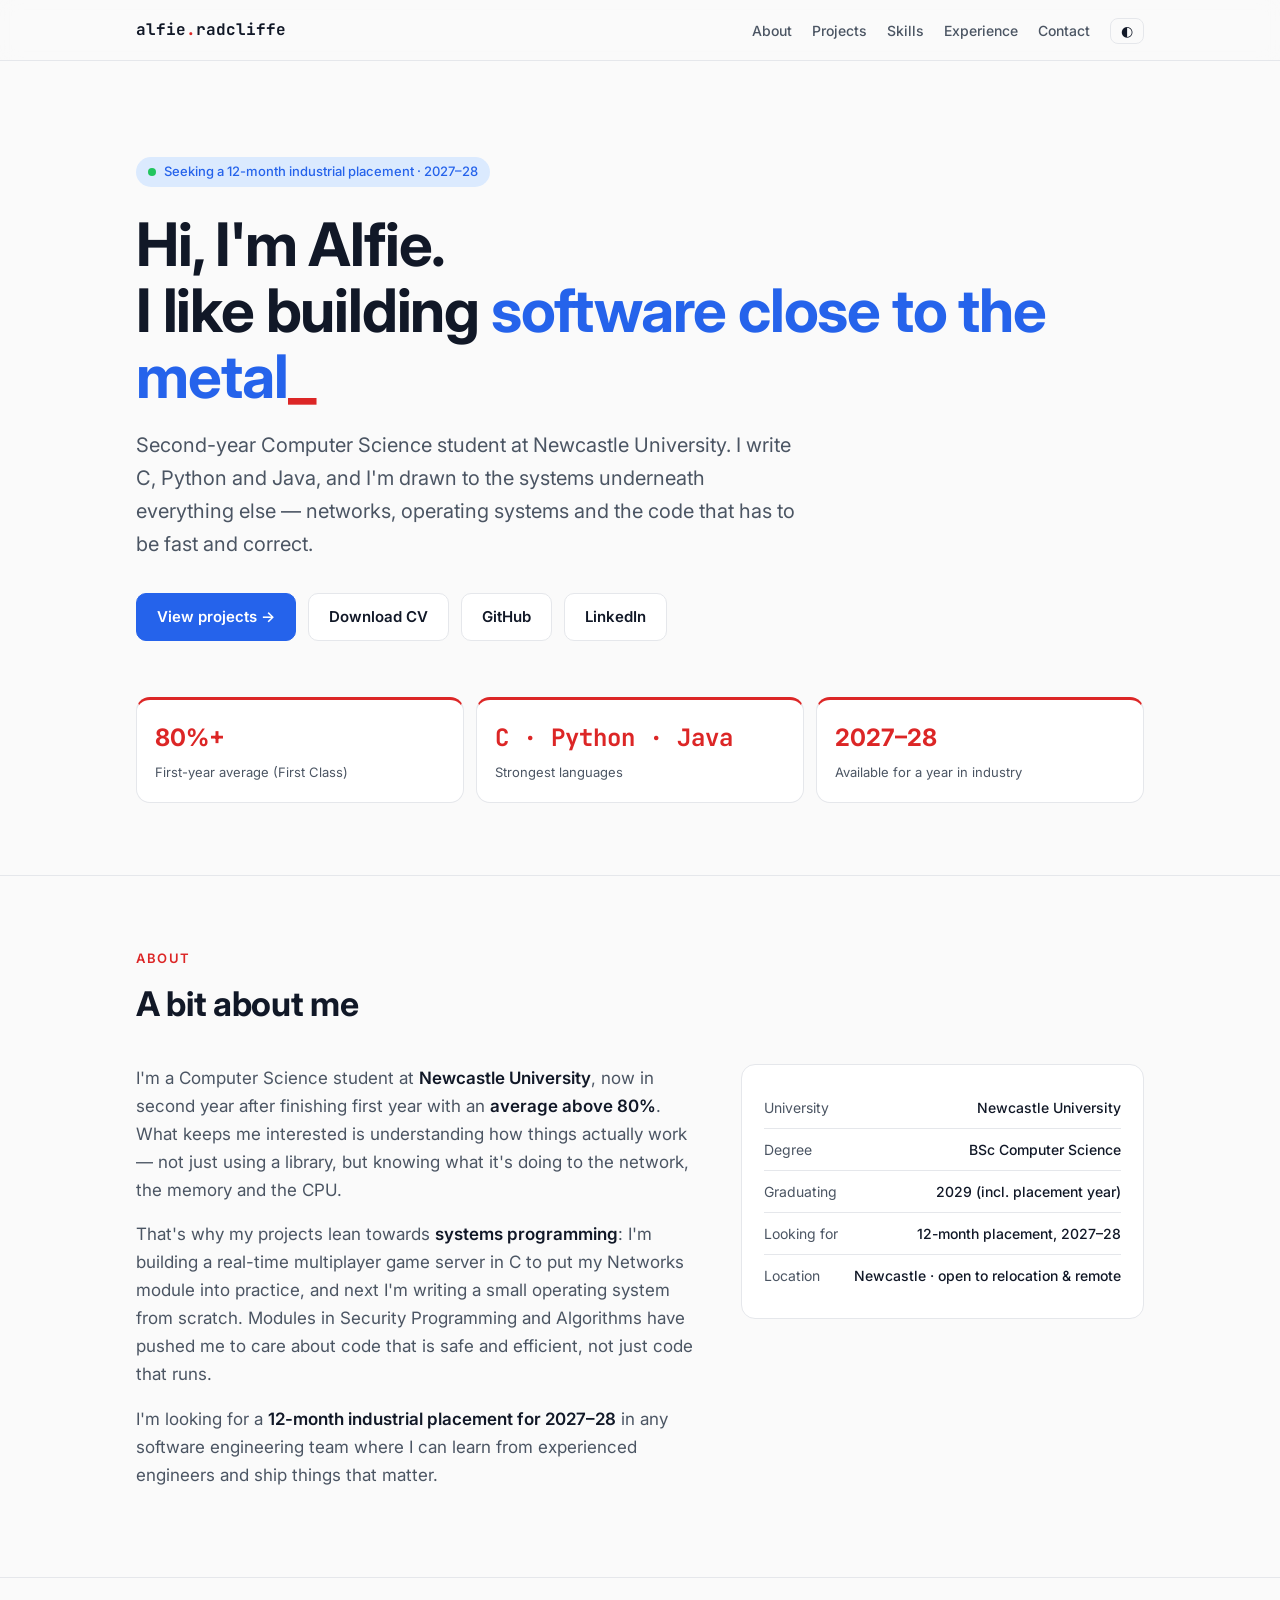
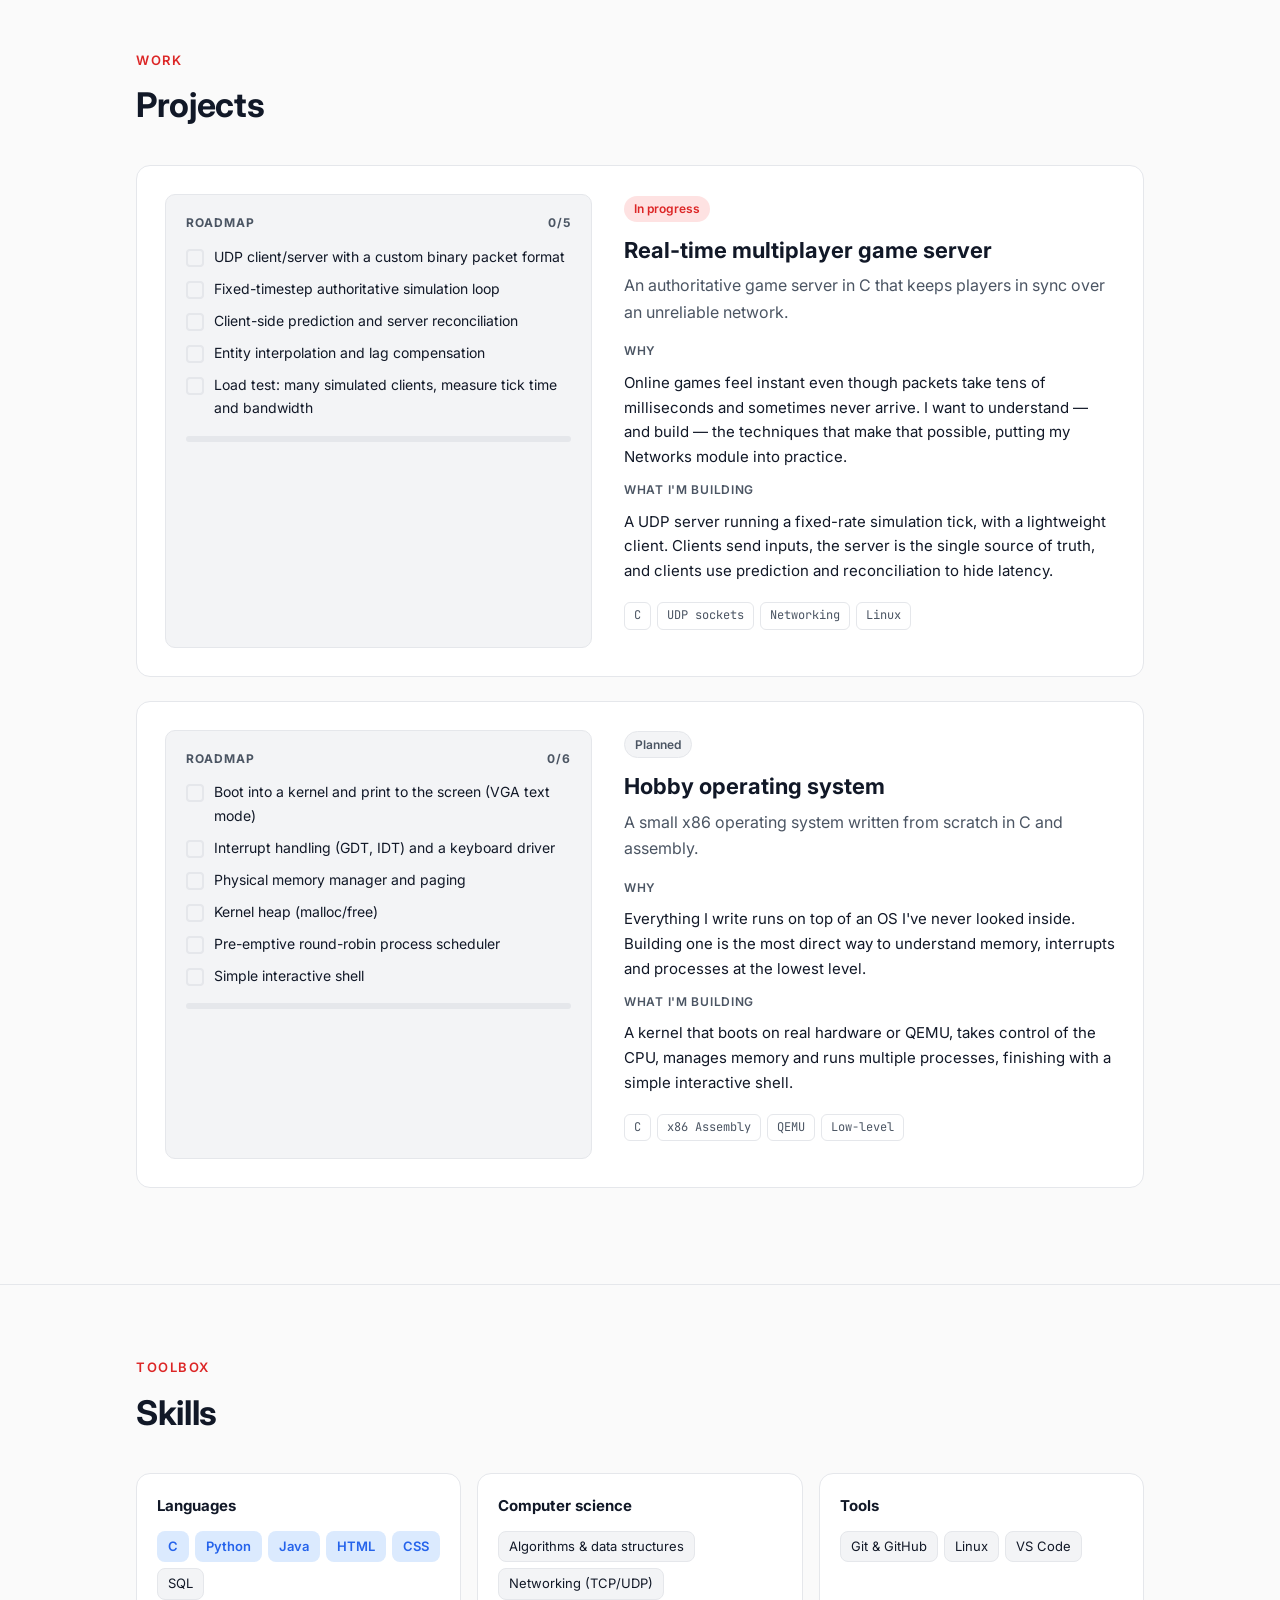
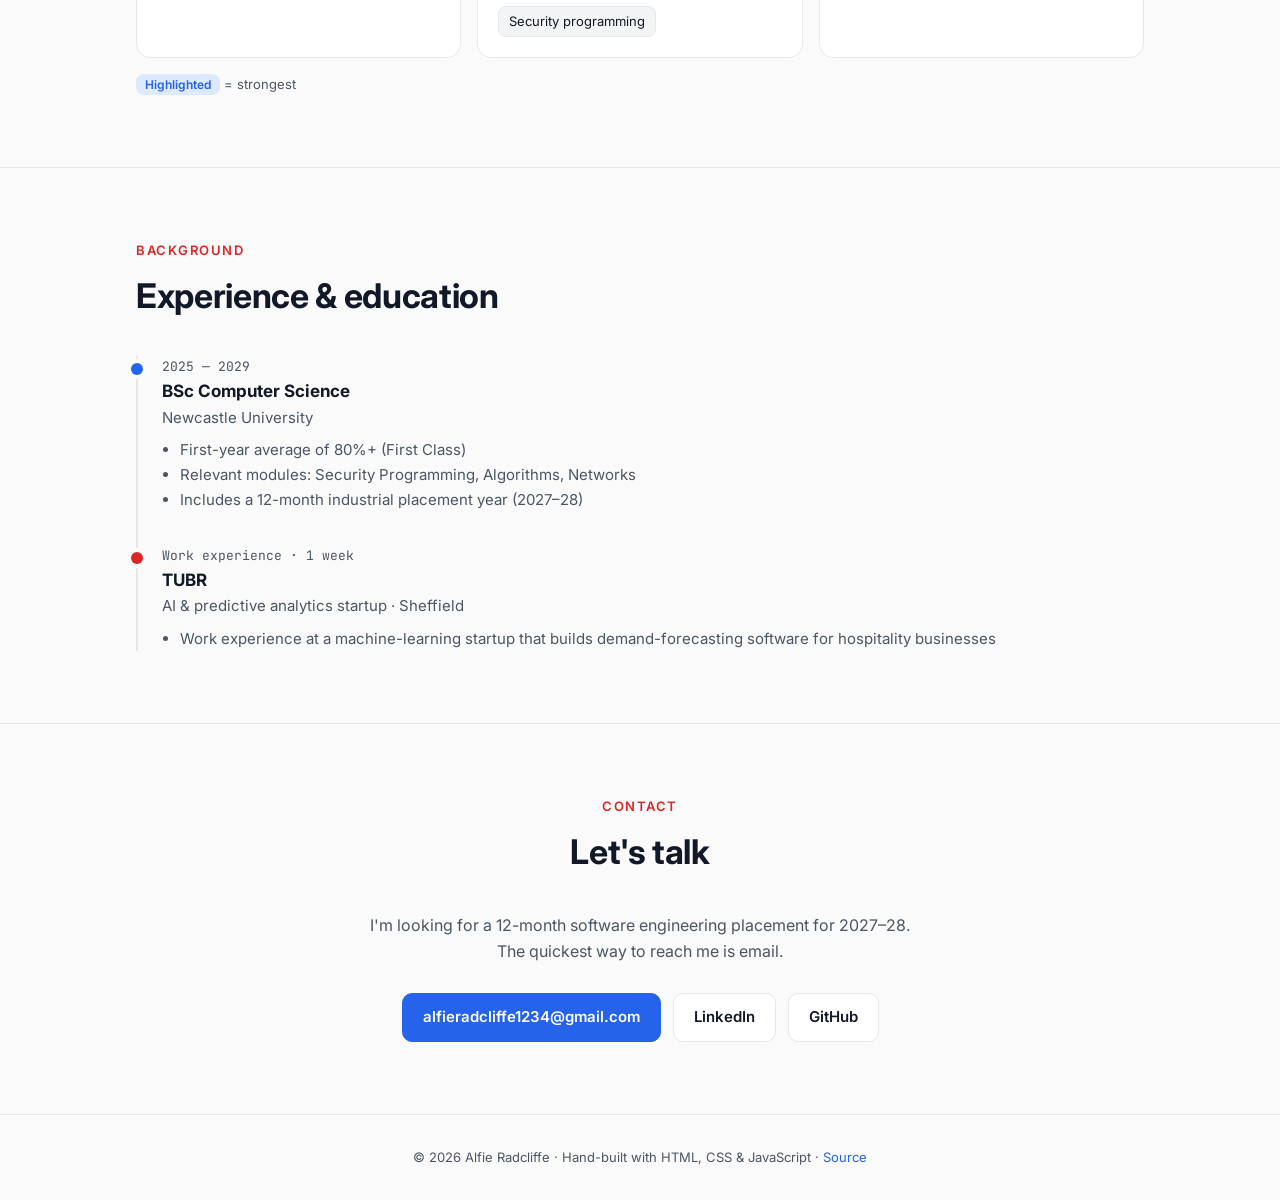
==== index.html @ 26cef02a "Initial portfolio site and CV" ====
<!doctype html>
<html lang="en-GB">
<head>
<meta charset="utf-8">
<meta name="viewport" content="width=device-width, initial-scale=1">
<title>Alfie Radcliffe — Software Engineer</title>
<meta name="description" content="Alfie Radcliffe — Computer Science student at Newcastle University seeking a 12-month industrial placement (2027–28). Systems programming in C, Python and Java.">
<meta property="og:title" content="Alfie Radcliffe — Software Engineer">
<meta property="og:description" content="Computer Science student at Newcastle University seeking a 12-month industrial placement for 2027–28.">
<meta property="og:url" content="https://alfieradcliffe.github.io/">
<meta property="og:type" content="website">
<link rel="icon" href="data:image/svg+xml,<svg xmlns='http://www.w3.org/2000/svg' viewBox='0 0 64 64'><rect width='64' height='64' rx='14' fill='%232563eb'/><text x='32' y='42' font-family='Arial' font-weight='700' font-size='28' fill='white' text-anchor='middle'>AR</text></svg>">
<link rel="preconnect" href="https://fonts.googleapis.com">
<link rel="preconnect" href="https://fonts.gstatic.com" crossorigin>
<link href="https://fonts.googleapis.com/css2?family=Inter:wght@400;500;600;700&family=JetBrains+Mono:wght@400;500;700&display=swap" rel="stylesheet">
<style>
  /* Colour tokens — blue is the main accent, red the highlight */
  :root {
    --bg: #fafafa;
    --surface: #ffffff;
    --border: #e5e7eb;
    --text: #111827;
    --muted: #4b5563;
    --blue: #2563eb;
    --blue-soft: #dbeafe;
    --red: #dc2626;
    --red-soft: #fee2e2;
    --code-bg: #f3f4f6;
    --radius: 14px;
    --max: 1040px;
  }
  @media (prefers-color-scheme: dark) {
    :root:not([data-theme="light"]) {
      --bg: #0b0f17; --surface: #111827; --border: #1f2937;
      --text: #f3f4f6; --muted: #9ca3af;
      --blue: #60a5fa; --blue-soft: #172554;
      --red: #f87171; --red-soft: #3b0d0d; --code-bg: #0f172a;
    }
  }
  :root[data-theme="dark"] {
    --bg: #0b0f17; --surface: #111827; --border: #1f2937;
    --text: #f3f4f6; --muted: #9ca3af;
    --blue: #60a5fa; --blue-soft: #172554;
    --red: #f87171; --red-soft: #3b0d0d; --code-bg: #0f172a;
  }

  * { box-sizing: border-box; margin: 0; padding: 0; }
  html { scroll-behavior: smooth; }
  body {
    background: var(--bg); color: var(--text);
    font: 16px/1.65 Inter, system-ui, sans-serif;
    -webkit-font-smoothing: antialiased;
  }
  a { color: var(--blue); text-decoration: none; }
  a:hover { text-decoration: underline; }
  .mono { font-family: "JetBrains Mono", ui-monospace, monospace; }
  .wrap { max-width: var(--max); margin: 0 auto; padding: 0 16px; }

  /* Nav */
  nav {
    position: sticky; top: 0; z-index: 10;
    background: color-mix(in srgb, var(--bg) 85%, transparent);
    backdrop-filter: blur(10px); border-bottom: 1px solid var(--border);
  }
  nav .wrap { display: flex; align-items: center; justify-content: space-between; height: 60px; gap: 12px; }
  nav .logo { font-weight: 700; color: var(--text); }
  nav .logo span { color: var(--red); }
  nav ul { display: flex; gap: 20px; list-style: none; align-items: center; }
  nav ul a { color: var(--muted); font-size: 14px; font-weight: 500; }
  nav ul a:hover { color: var(--text); text-decoration: none; }
  #theme { background: none; border: 1px solid var(--border); color: var(--text);
           border-radius: 8px; padding: 4px 10px; cursor: pointer; font-size: 14px; }
  @media (max-width: 680px) { nav ul li.hide-sm { display: none; } }

  /* Hero */
  header.hero { padding-top: 96px; padding-bottom: 72px; }
  .status {
    display: inline-flex; align-items: center; gap: 8px; font-size: 13px;
    background: var(--blue-soft); color: var(--blue);
    padding: 4px 12px; border-radius: 999px; font-weight: 500; margin-bottom: 24px;
  }
  .status::before { content: ""; width: 8px; height: 8px; border-radius: 50%; background: #22c55e; }
  h1 { font-size: clamp(36px, 6vw, 60px); line-height: 1.1; letter-spacing: -0.02em; font-weight: 700; }
  h1 .hl { color: var(--blue); }
  h1 .cursor { color: var(--red); animation: blink 1.1s steps(1) infinite; }
  @keyframes blink { 50% { opacity: 0; } }
  @media (prefers-reduced-motion: reduce) { h1 .cursor { animation: none; } }
  .lede { font-size: clamp(17px, 2.2vw, 20px); color: var(--muted); max-width: 660px; margin: 20px 0 32px; }
  .btns { display: flex; flex-wrap: wrap; gap: 12px; }
  .btn {
    display: inline-flex; align-items: center; gap: 8px; padding: 11px 20px;
    border-radius: 10px; font-weight: 600; font-size: 15px; border: 1px solid var(--border);
    color: var(--text); background: var(--surface); transition: transform .15s;
  }
  .btn.primary { background: var(--blue); color: #fff; border-color: var(--blue); }
  .btn:hover { text-decoration: none; transform: translateY(-1px); }

  .stats { display: grid; grid-template-columns: repeat(auto-fit, minmax(200px, 1fr)); gap: 12px; margin-top: 56px; }
  .stat { border: 1px solid var(--border); background: var(--surface); border-radius: var(--radius); padding: 18px; border-top: 3px solid var(--red); }
  .stat b { display: block; font-size: 24px; color: var(--red); }
  .stat small { color: var(--muted); font-size: 13px; }

  /* Sections */
  section { padding: 72px 0; border-top: 1px solid var(--border); }
  .eyebrow { font-size: 13px; text-transform: uppercase; letter-spacing: .12em; color: var(--red); font-weight: 600; }
  h2 { font-size: clamp(26px, 4vw, 34px); letter-spacing: -0.01em; margin: 6px 0 32px; }
  .about { display: grid; grid-template-columns: 1.4fr 1fr; gap: 40px; }
  .about p { color: var(--muted); margin-bottom: 16px; font-size: 17px; }
  .about p strong { color: var(--text); font-weight: 600; }
  .facts { background: var(--surface); border: 1px solid var(--border); border-radius: var(--radius); padding: 22px; align-self: start; }
  .facts div { display: flex; justify-content: space-between; gap: 12px; padding: 9px 0; border-bottom: 1px solid var(--border); font-size: 14px; }
  .facts div:last-child { border-bottom: 0; }
  .facts span:first-child { color: var(--muted); }
  .facts span:last-child { text-align: right; font-weight: 500; }
  @media (max-width: 820px) { .about { grid-template-columns: 1fr; } }

  /* Featured project */
  .project {
    display: grid; grid-template-columns: 1fr 1.15fr; gap: 32px;
    background: var(--surface); border: 1px solid var(--border);
    border-radius: var(--radius); padding: 28px; margin-bottom: 24px;
  }
  @media (max-width: 820px) { .project { grid-template-columns: 1fr; padding: 20px; } }
  .media {
    border-radius: 10px; background: var(--code-bg); border: 1px solid var(--border);
    min-height: 220px; overflow: hidden; display: flex; flex-direction: column;
  }
  .media img, .media video { width: 100%; height: 100%; object-fit: cover; }
  .roadmap { padding: 18px 20px; font-size: 14px; }
  .roadmap h4 { font-size: 12px; text-transform: uppercase; letter-spacing: .08em; color: var(--muted); margin-bottom: 12px; display: flex; justify-content: space-between; }
  .roadmap ol { list-style: none; display: grid; gap: 9px; }
  .roadmap li { display: flex; gap: 10px; align-items: flex-start; }
  .roadmap li::before { content: ""; flex: none; width: 14px; height: 14px; margin-top: 4px; border-radius: 4px; border: 2px solid var(--border); }
  .roadmap li.done::before { background: var(--blue); border-color: var(--blue); }
  .roadmap li.done { color: var(--muted); text-decoration: line-through; }
  .bar { height: 6px; background: var(--border); border-radius: 99px; margin-top: 16px; overflow: hidden; }
  .bar i { display: block; height: 100%; background: linear-gradient(90deg, var(--blue), var(--red)); }

  .badge { display: inline-block; font-size: 12px; font-weight: 600; padding: 3px 10px; border-radius: 99px; margin-bottom: 10px; }
  .badge.in-progress { background: var(--red-soft); color: var(--red); }
  .badge.planned { background: var(--code-bg); color: var(--muted); border: 1px solid var(--border); }
  .badge.complete { background: var(--blue-soft); color: var(--blue); }
  .project h3 { font-size: 22px; margin-bottom: 4px; }
  .tagline { color: var(--muted); margin-bottom: 16px; }
  .project dl { display: grid; gap: 10px; margin-bottom: 18px; font-size: 15px; }
  .project dt { font-weight: 600; font-size: 12px; text-transform: uppercase; letter-spacing: .06em; color: var(--muted); }
  .project dd { margin: 0; }
  .metrics { display: flex; flex-wrap: wrap; gap: 8px; margin-bottom: 16px; }
  .metric { font-size: 13px; padding: 4px 10px; border-radius: 8px; background: var(--blue-soft); color: var(--blue); font-weight: 600; }
  .tags { display: flex; flex-wrap: wrap; gap: 6px; margin-bottom: 18px; }
  .tag { font-size: 12px; padding: 3px 9px; border: 1px solid var(--border); border-radius: 6px; color: var(--muted); font-family: "JetBrains Mono", monospace; }
  .links { display: flex; flex-wrap: wrap; gap: 16px; font-weight: 600; font-size: 14px; }

  .grid { display: grid; grid-template-columns: repeat(auto-fill, minmax(280px, 1fr)); gap: 16px; }
  .card { background: var(--surface); border: 1px solid var(--border); border-radius: var(--radius); padding: 20px; display: flex; flex-direction: column; }
  .card h4 { font-size: 17px; margin-bottom: 6px; }
  .card p { color: var(--muted); font-size: 15px; flex: 1; margin-bottom: 14px; }

  /* Skills */
  .skills { display: grid; grid-template-columns: repeat(auto-fit, minmax(230px, 1fr)); gap: 16px; }
  .skills > div { background: var(--surface); border: 1px solid var(--border); border-radius: var(--radius); padding: 20px; }
  .skills h4 { font-size: 15px; margin-bottom: 12px; }
  .chips { display: flex; flex-wrap: wrap; gap: 6px; }
  .chip { font-size: 13px; padding: 4px 10px; border-radius: 8px; background: var(--code-bg); border: 1px solid var(--border); }
  .chip.strong { background: var(--blue-soft); color: var(--blue); border-color: transparent; font-weight: 600; }
  .legend { color: var(--muted); font-size: 13px; margin-top: 16px; }
  .legend .chip { font-size: 12px; padding: 2px 8px; }

  /* Timeline */
  .timeline { border-left: 2px solid var(--border); padding-left: 24px; display: grid; gap: 32px; }
  .item { position: relative; }
  .item::before { content: ""; position: absolute; left: -31px; top: 7px; width: 12px; height: 12px; border-radius: 50%; background: var(--blue); box-shadow: 0 0 0 4px var(--bg); }
  .item.red::before { background: var(--red); }
  .item .when { font-size: 13px; color: var(--muted); font-family: "JetBrains Mono", monospace; }
  .item h4 { font-size: 17px; }
  .item .org { color: var(--muted); font-size: 15px; }
  .item ul { color: var(--muted); font-size: 15px; padding-left: 18px; margin-top: 8px; }

  /* Contact */
  .contact { text-align: center; }
  .contact p { color: var(--muted); max-width: 540px; margin: 0 auto 28px; }
  .contact .btns { justify-content: center; }
  footer { padding: 32px 0; text-align: center; color: var(--muted); font-size: 13px; border-top: 1px solid var(--border); }
</style>
</head>
<body>

<nav>
  <div class="wrap">
    <a href="#" class="logo mono">alfie<span>.</span>radcliffe</a>
    <ul>
      <li class="hide-sm"><a href="#about">About</a></li>
      <li class="hide-sm"><a href="#projects">Projects</a></li>
      <li class="hide-sm"><a href="#skills">Skills</a></li>
      <li class="hide-sm"><a href="#experience">Experience</a></li>
      <li><a href="#contact">Contact</a></li>
      <li><button id="theme" aria-label="Toggle light/dark theme" title="Toggle theme">◐</button></li>
    </ul>
  </div>
</nav>

<header class="hero wrap">
  <div class="status">Seeking a 12-month industrial placement · 2027–28</div>
  <h1>Hi, I'm Alfie.<br>I like building <span class="hl">software close to the metal</span><span class="cursor">_</span></h1>
  <p class="lede">
    Second-year Computer Science student at Newcastle University. I write C, Python and Java,
    and I'm drawn to the systems underneath everything else — networks, operating systems and
    the code that has to be fast and correct.
  </p>
  <div class="btns">
    <a class="btn primary" href="#projects">View projects →</a>
    <a class="btn" href="cv.pdf" target="_blank" rel="noopener">Download CV</a>
    <a class="btn" href="https://github.com/AlfieRadcliffe" target="_blank" rel="noopener">GitHub</a>
    <a class="btn" href="https://www.linkedin.com/in/alfie-radcliffe-09584b27b/" target="_blank" rel="noopener">LinkedIn</a>
  </div>

  <div class="stats">
    <div class="stat"><b>80%+</b><small>First-year average (First Class)</small></div>
    <div class="stat"><b class="mono">C · Python · Java</b><small>Strongest languages</small></div>
    <div class="stat"><b>2027–28</b><small>Available for a year in industry</small></div>
  </div>
</header>

<section id="about">
  <div class="wrap">
    <div class="eyebrow">About</div>
    <h2>A bit about me</h2>
    <div class="about">
      <div>
        <p>
          I'm a Computer Science student at <strong>Newcastle University</strong>, now in second year after
          finishing first year with an <strong>average above 80%</strong>. What keeps me interested is understanding how things
          actually work — not just using a library, but knowing what it's doing to the network, the memory
          and the CPU.
        </p>
        <p>
          That's why my projects lean towards <strong>systems programming</strong>: I'm building a real-time
          multiplayer game server in C to put my Networks module into practice, and next I'm writing a
          small operating system from scratch. Modules in Security Programming and Algorithms have pushed me
          to care about code that is safe and efficient, not just code that runs.
        </p>
        <p>
          I'm looking for a <strong>12-month industrial placement for 2027–28</strong> in any software
          engineering team where I can learn from experienced engineers and ship things that matter.
        </p>
      </div>
      <div class="facts">
        <div><span>University</span><span>Newcastle University</span></div>
        <div><span>Degree</span><span>BSc Computer Science</span></div>
        <div><span>Graduating</span><span>2029 (incl. placement year)</span></div>
        <div><span>Looking for</span><span>12-month placement, 2027–28</span></div>
        <div><span>Location</span><span>Newcastle · open to relocation &amp; remote</span></div>
      </div>
    </div>
  </div>
</section>

<section id="projects">
  <div class="wrap">
    <div class="eyebrow">Work</div>
    <h2>Projects</h2>
    <!-- Projects are generated from projects.js — edit that file, not this one. -->
    <div id="featured"></div>
    <div id="others-wrap" hidden>
      <h2 style="margin-top:56px;font-size:24px">Other projects</h2>
      <div class="grid" id="others"></div>
    </div>
  </div>
</section>

<section id="skills">
  <div class="wrap">
    <div class="eyebrow">Toolbox</div>
    <h2>Skills</h2>
    <div class="skills">
      <div>
        <h4>Languages</h4>
        <div class="chips">
          <span class="chip strong">C</span><span class="chip strong">Python</span><span class="chip strong">Java</span>
          <span class="chip strong">HTML</span><span class="chip strong">CSS</span><span class="chip">SQL</span>
        </div>
      </div>
      <div>
        <h4>Computer science</h4>
        <div class="chips">
          <span class="chip">Algorithms &amp; data structures</span><span class="chip">Networking (TCP/UDP)</span>
          <span class="chip">Security programming</span>
        </div>
      </div>
      <div>
        <h4>Tools</h4>
        <div class="chips">
          <span class="chip">Git &amp; GitHub</span><span class="chip">Linux</span><span class="chip">VS Code</span>
        </div>
      </div>
    </div>
    <p class="legend"><span class="chip strong">Highlighted</span> = strongest</p>
  </div>
</section>

<section id="experience">
  <div class="wrap">
    <div class="eyebrow">Background</div>
    <h2>Experience &amp; education</h2>
    <div class="timeline">
      <div class="item">
        <div class="when">2025 — 2029</div>
        <h4>BSc Computer Science</h4>
        <div class="org">Newcastle University</div>
        <ul>
          <li>First-year average of 80%+ (First Class)</li>
          <li>Relevant modules: Security Programming, Algorithms, Networks</li>
          <li>Includes a 12-month industrial placement year (2027–28)</li>
        </ul>
      </div>
      <div class="item red">
        <!-- TODO: add the month/year of the placement below, e.g. "July 2024" -->
        <div class="when">Work experience · 1 week</div>
        <h4>TUBR</h4>
        <div class="org">AI &amp; predictive analytics startup · Sheffield</div>
        <ul>
          <li>Work experience at a machine-learning startup that builds demand-forecasting software for hospitality businesses</li>
          <!-- TODO: add 1–3 bullets about what you did, e.g.
          <li>Shadowed the engineering team as they trained and evaluated forecasting models</li> -->
        </ul>
      </div>
      <!-- TODO: add A-levels / school here if you want them on the site:
      <div class="item">
        <div class="when">2023 — 2025</div>
        <h4>A-levels</h4>
        <div class="org">[School name]</div>
        <ul><li>[Subject] [Grade] · [Subject] [Grade] · [Subject] [Grade]</li></ul>
      </div> -->
    </div>
  </div>
</section>

<section id="contact" class="contact">
  <div class="wrap">
    <div class="eyebrow">Contact</div>
    <h2>Let's talk</h2>
    <p>I'm looking for a 12-month software engineering placement for 2027–28. The quickest way to reach me is email.</p>
    <div class="btns">
      <a class="btn primary" href="mailto:alfieradcliffe1234@gmail.com">alfieradcliffe1234@gmail.com</a>
      <a class="btn" href="https://www.linkedin.com/in/alfie-radcliffe-09584b27b/" target="_blank" rel="noopener">LinkedIn</a>
      <a class="btn" href="https://github.com/AlfieRadcliffe" target="_blank" rel="noopener">GitHub</a>
    </div>
  </div>
</section>

<footer>
  <div class="wrap">© <span id="year">2026</span> Alfie Radcliffe · Hand-built with HTML, CSS &amp; JavaScript · <a href="https://github.com/AlfieRadcliffe/AlfieRadcliffe.github.io" target="_blank" rel="noopener">Source</a></div>
</footer>

<script src="projects.js"></script>
<script>
  // ---------- Theme toggle (remembered per browser) ----------
  const root = document.documentElement;
  try { const t = localStorage.getItem("theme"); if (t) root.dataset.theme = t; } catch (e) {}
  document.getElementById("theme").addEventListener("click", () => {
    const dark = root.dataset.theme
      ? root.dataset.theme === "dark"
      : matchMedia("(prefers-color-scheme: dark)").matches;
    root.dataset.theme = dark ? "light" : "dark";
    try { localStorage.setItem("theme", root.dataset.theme); } catch (e) {}
  });
  document.getElementById("year").textContent = new Date().getFullYear();

  // ---------- Render projects from projects.js ----------
  const STATUS = { "in-progress": "In progress", planned: "Planned", complete: "Complete" };

  function el(tag, attrs = {}, ...children) {
    const n = document.createElement(tag);
    for (const [k, v] of Object.entries(attrs)) {
      if (k === "class") n.className = v; else n.setAttribute(k, v);
    }
    for (const c of children.flat()) {
      if (c == null || c === "") continue;
      n.append(typeof c === "string" ? document.createTextNode(c) : c);
    }
    return n;
  }
  const has = (x) => x && (Array.isArray(x) ? x.length : String(x).trim());

  function tags(p) { return has(p.tags) ? el("div", { class: "tags" }, p.tags.map(t => el("span", { class: "tag" }, t))) : null; }
  function links(p) {
    return has(p.links) ? el("div", { class: "links" },
      p.links.map(l => el("a", { href: l.url, target: "_blank", rel: "noopener" }, l.label + " ↗"))) : null;
  }
  function badge(p) { return el("span", { class: "badge " + p.status }, STATUS[p.status] || p.status); }

  function media(p) {
    const box = el("div", { class: "media" });
    if (p.media) {
      const isVideo = /\.(mp4|webm)$/i.test(p.media);
      box.append(isVideo
        ? el("video", { src: p.media, autoplay: "", muted: "", loop: "", playsinline: "" })
        : el("img", { src: p.media, alt: p.title + " screenshot", loading: "lazy" }));
    } else if (has(p.milestones)) {
      const done = p.milestones.filter(m => m.done).length;
      const pct = Math.round((done / p.milestones.length) * 100);
      const bar = el("div", { class: "bar" }, el("i", { style: "width:" + pct + "%" }));
      box.append(el("div", { class: "roadmap" },
        el("h4", {}, el("span", {}, "Roadmap"), el("span", {}, done + "/" + p.milestones.length)),
        el("ol", {}, p.milestones.map(m => el("li", { class: m.done ? "done" : "" }, m.text))),
        bar));
    }
    return box;
  }

  function featured(p) {
    const dl = el("dl");
    [["Why", p.problem], ["What I'm building", p.built], ["Hardest part", p.hardest]].forEach(([k, v]) => {
      if (has(v)) dl.append(el("dt", {}, k), el("dd", {}, v));
    });
    return el("article", { class: "project" },
      media(p),
      el("div", {},
        badge(p),
        el("h3", {}, p.title),
        el("p", { class: "tagline" }, p.tagline),
        has(p.metrics) ? el("div", { class: "metrics" }, p.metrics.map(m => el("span", { class: "metric" }, m))) : null,
        dl, tags(p), links(p)));
  }

  function card(p) {
    return el("div", { class: "card" }, badge(p), el("h4", {}, p.title), el("p", {}, p.tagline), tags(p), links(p));
  }

  const list = window.PROJECTS || [];
  const fWrap = document.getElementById("featured");
  list.filter(p => p.featured).forEach(p => fWrap.append(featured(p)));
  const rest = list.filter(p => !p.featured);
  if (rest.length) {
    document.getElementById("others-wrap").hidden = false;
    const o = document.getElementById("others");
    rest.forEach(p => o.append(card(p)));
  }
</script>
</body>
</html>
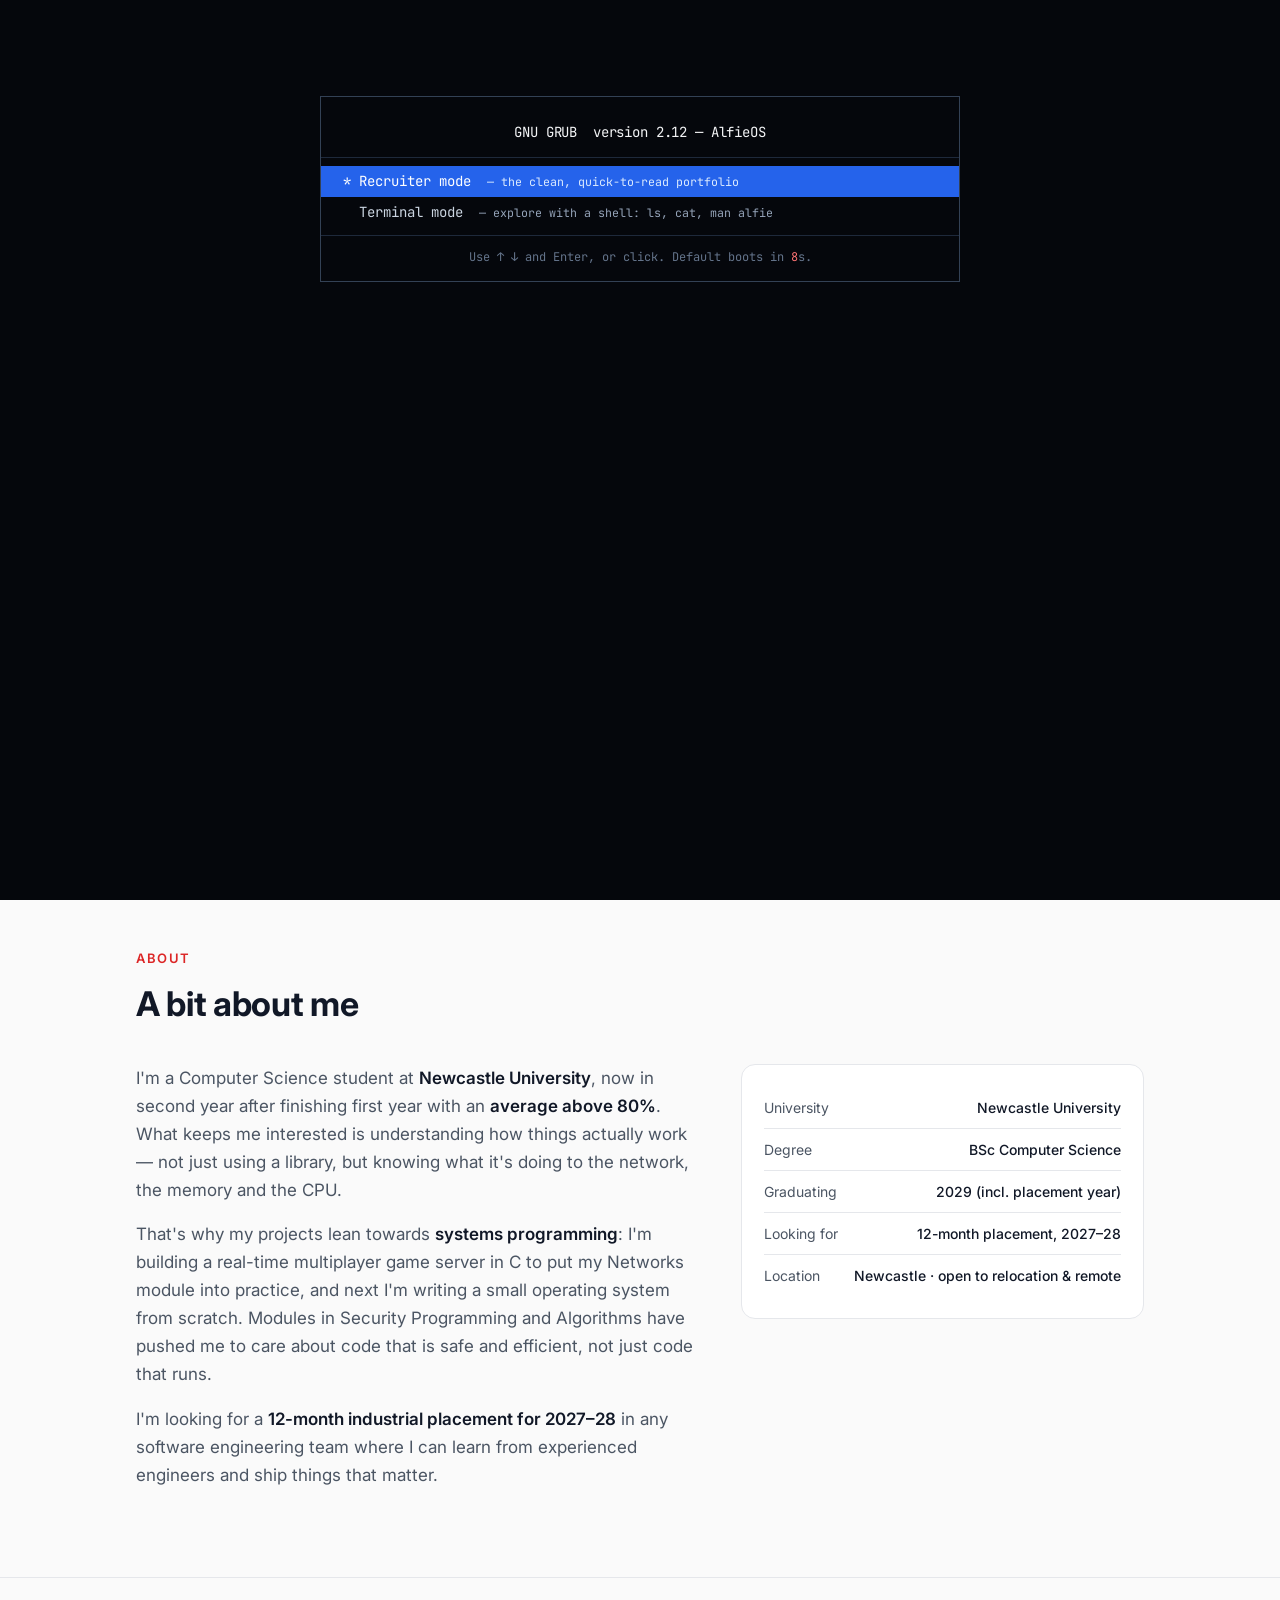
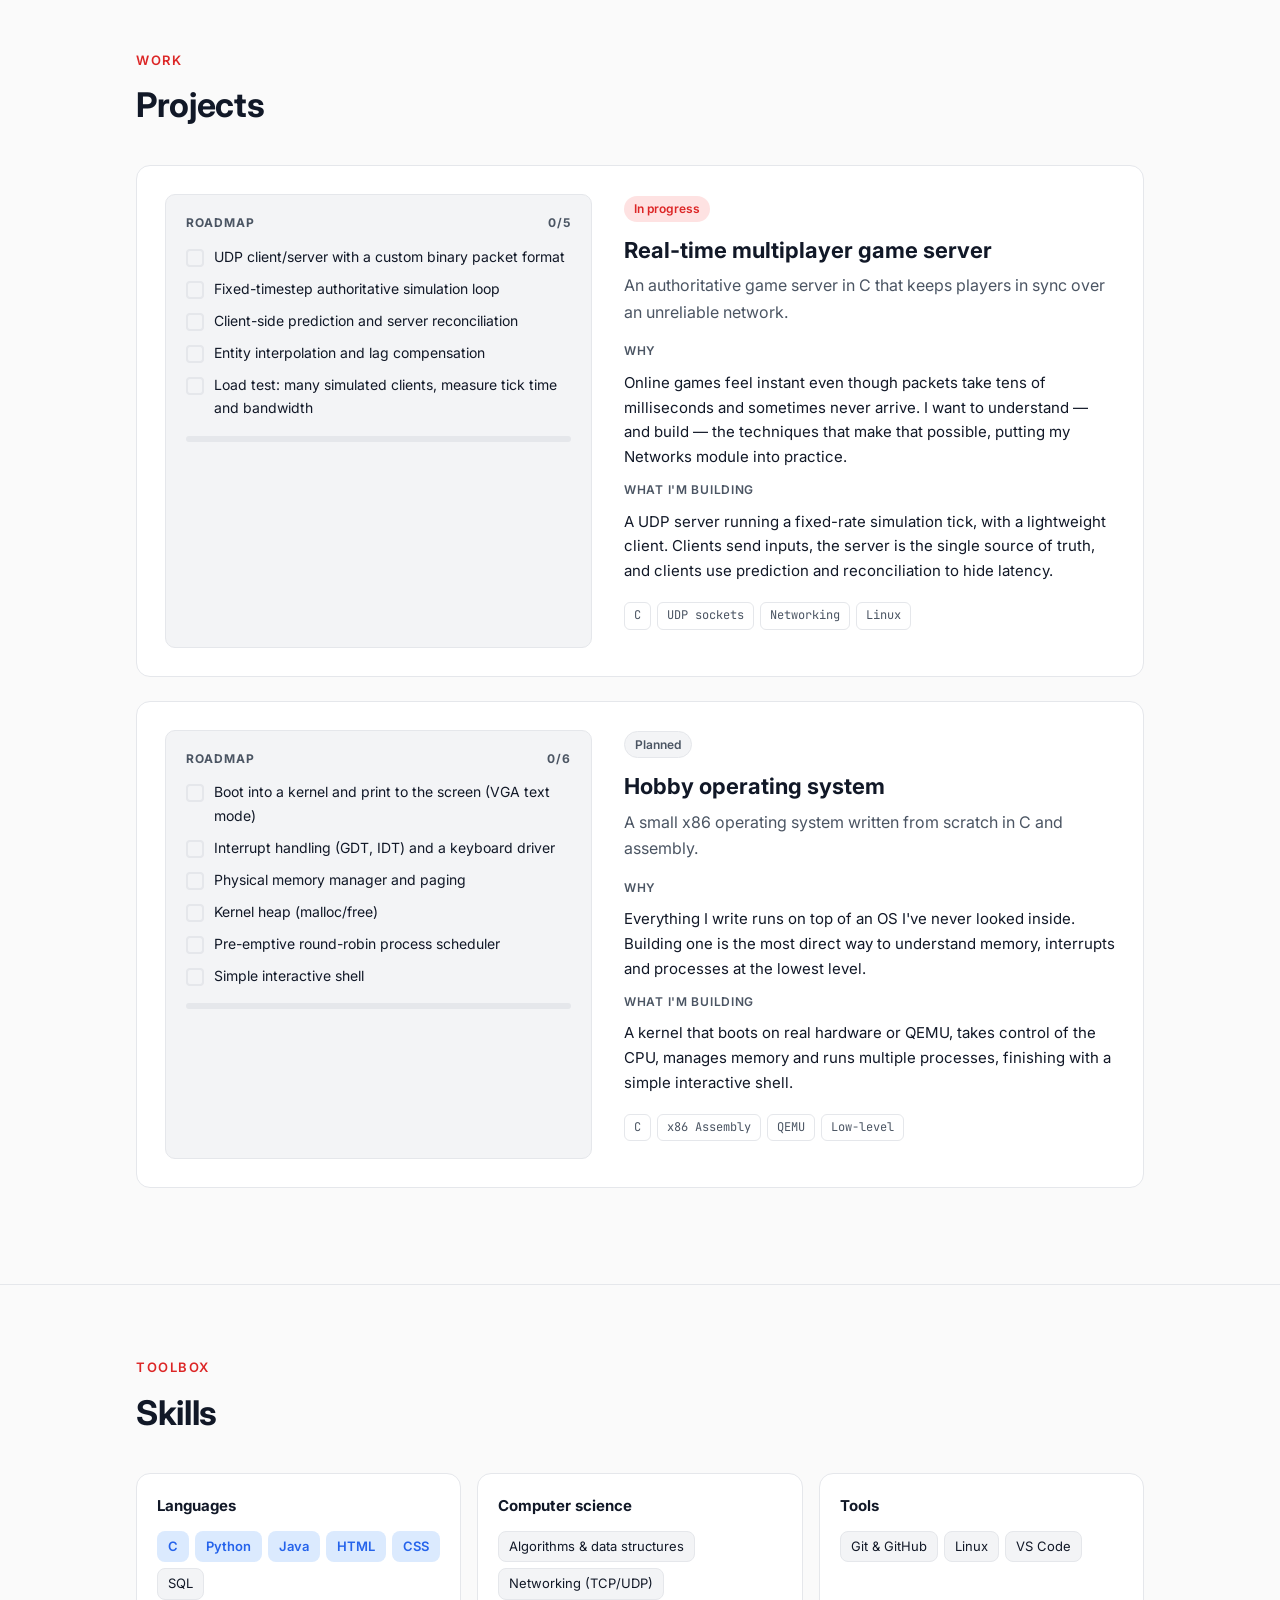
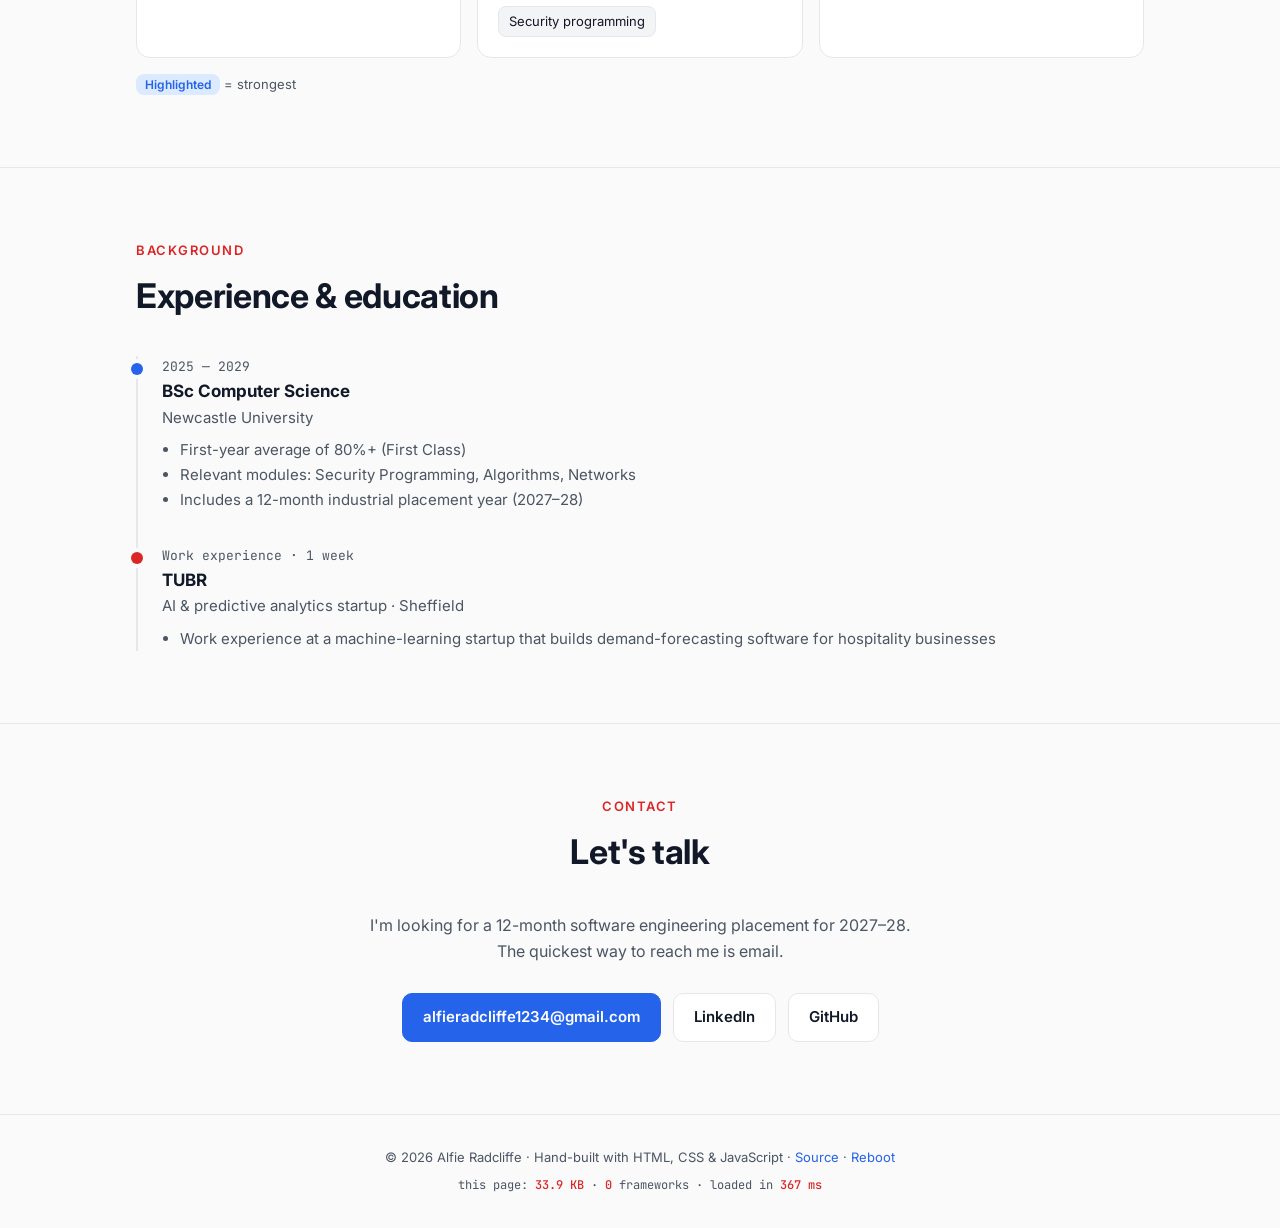
==== commit a14d1951: "Add AlfieOS boot screen, terminal mode, console easter egg and live page stats" ====
--- a/index.html
+++ b/index.html
@@ -13,6 +13,7 @@
 <link rel="preconnect" href="https://fonts.googleapis.com">
 <link rel="preconnect" href="https://fonts.gstatic.com" crossorigin>
 <link href="https://fonts.googleapis.com/css2?family=Inter:wght@400;500;600;700&family=JetBrains+Mono:wght@400;500;700&display=swap" rel="stylesheet">
+<script src="projects.js"></script>
 <style>
   /* Colour tokens — blue is the main accent, red the highlight */
   :root {
@@ -181,9 +182,16 @@
   .contact p { color: var(--muted); max-width: 540px; margin: 0 auto 28px; }
   .contact .btns { justify-content: center; }
   footer { padding: 32px 0; text-align: center; color: var(--muted); font-size: 13px; border-top: 1px solid var(--border); }
+  footer .sys { font-family: "JetBrains Mono", monospace; font-size: 12px; margin-top: 8px; }
+  footer .sys b { color: var(--red); font-weight: 500; }
+  footer button { background: none; border: 0; color: var(--blue); font: inherit; cursor: pointer; padding: 0; }
+  footer button:hover { text-decoration: underline; }
+  nav ul a.term-link { color: var(--red); border: 1px solid var(--border); padding: 2px 8px; border-radius: 6px; font-size: 13px; }
+  nav ul a.term-link:hover { border-color: var(--red); }
 </style>
 </head>
 <body>
+<script src="boot.js"></script>
 
 <nav>
   <div class="wrap">
@@ -194,6 +202,7 @@
       <li class="hide-sm"><a href="#skills">Skills</a></li>
       <li class="hide-sm"><a href="#experience">Experience</a></li>
       <li><a href="#contact">Contact</a></li>
+      <li><a href="terminal.html" class="mono term-link" title="Explore this portfolio from a shell">&gt;_ terminal</a></li>
       <li><button id="theme" aria-label="Toggle light/dark theme" title="Toggle theme">◐</button></li>
     </ul>
   </div>
@@ -349,10 +358,28 @@
 </section>
 
 <footer>
-  <div class="wrap">© <span id="year">2026</span> Alfie Radcliffe · Hand-built with HTML, CSS &amp; JavaScript · <a href="https://github.com/AlfieRadcliffe/AlfieRadcliffe.github.io" target="_blank" rel="noopener">Source</a></div>
+  <div class="wrap">© <span id="year">2026</span> Alfie Radcliffe · Hand-built with HTML, CSS &amp; JavaScript · <a href="https://github.com/AlfieRadcliffe/AlfieRadcliffe.github.io" target="_blank" rel="noopener">Source</a> · <button type="button" onclick="alfieReboot()">Reboot</button></div>
+  <div class="wrap sys" id="sys" hidden></div>
 </footer>
 
-<script src="projects.js"></script>
+<script>
+  // ---------- Live page stats (real numbers from the browser's Performance API) ----------
+  addEventListener("load", () => setTimeout(() => {
+    const nav = performance.getEntriesByType("navigation")[0];
+    const res = performance.getEntriesByType("resource");
+    const bytes = [nav, ...res].reduce((n, e) => n + (e ? e.encodedBodySize || 0 : 0), 0);
+    if (!nav || !bytes) return; // not available when opened as a local file
+    const ms = Math.round(nav.loadEventEnd - nav.startTime);
+    const sys = document.getElementById("sys");
+    sys.innerHTML = `this page: <b>${(bytes / 1024).toFixed(1)} KB</b> · <b>0</b> frameworks · loaded in <b>${ms} ms</b>`;
+    sys.hidden = false;
+  }, 0));
+
+  // ---------- Console easter egg ----------
+  console.log("%c>_ AlfieOS", "font: 700 20px monospace; color: #60a5fa");
+  console.log("%cOh hey, you opened the console. We'd probably get on.\nPrefer a shell? → /terminal.html\nSource: https://github.com/AlfieRadcliffe/AlfieRadcliffe.github.io\nSay hi: alfieradcliffe1234@gmail.com",
+    "font: 13px monospace; color: #94a3b8");
+</script>
 <script>
   // ---------- Theme toggle (remembered per browser) ----------
   const root = document.documentElement;
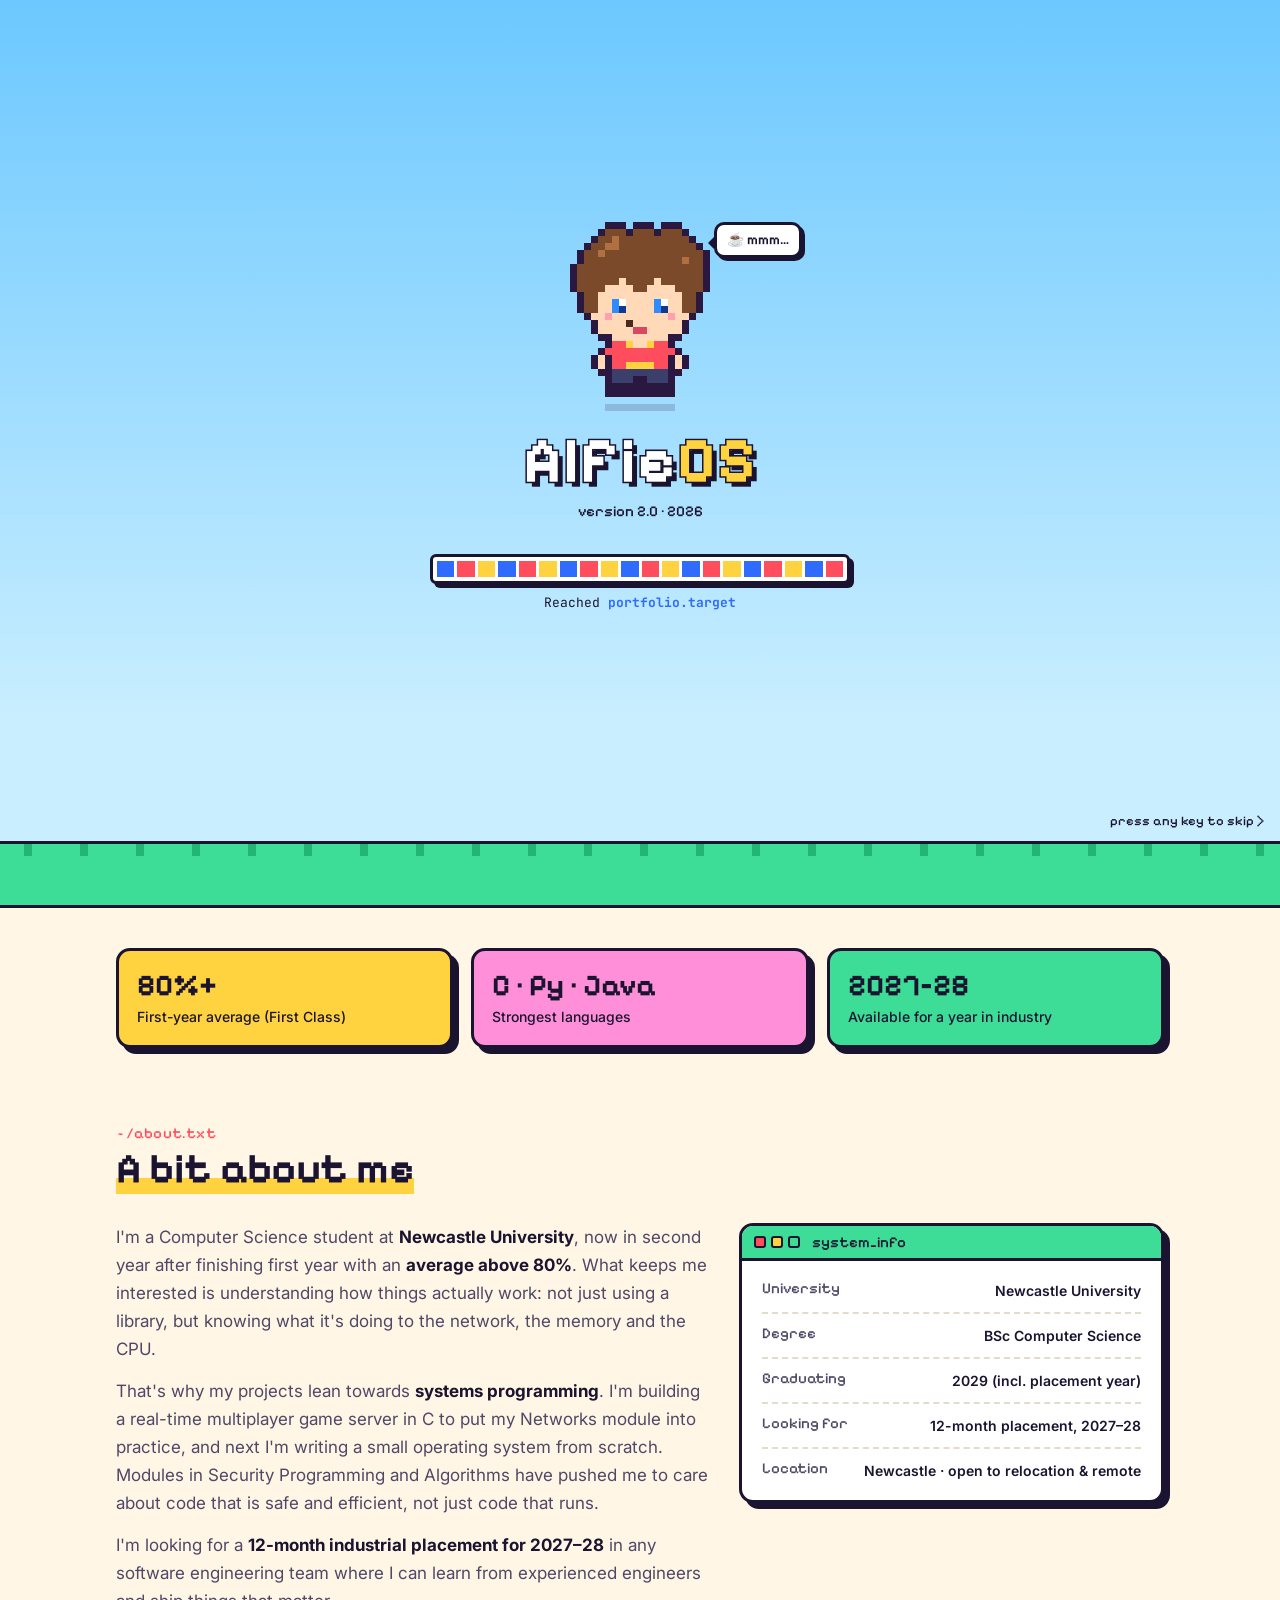
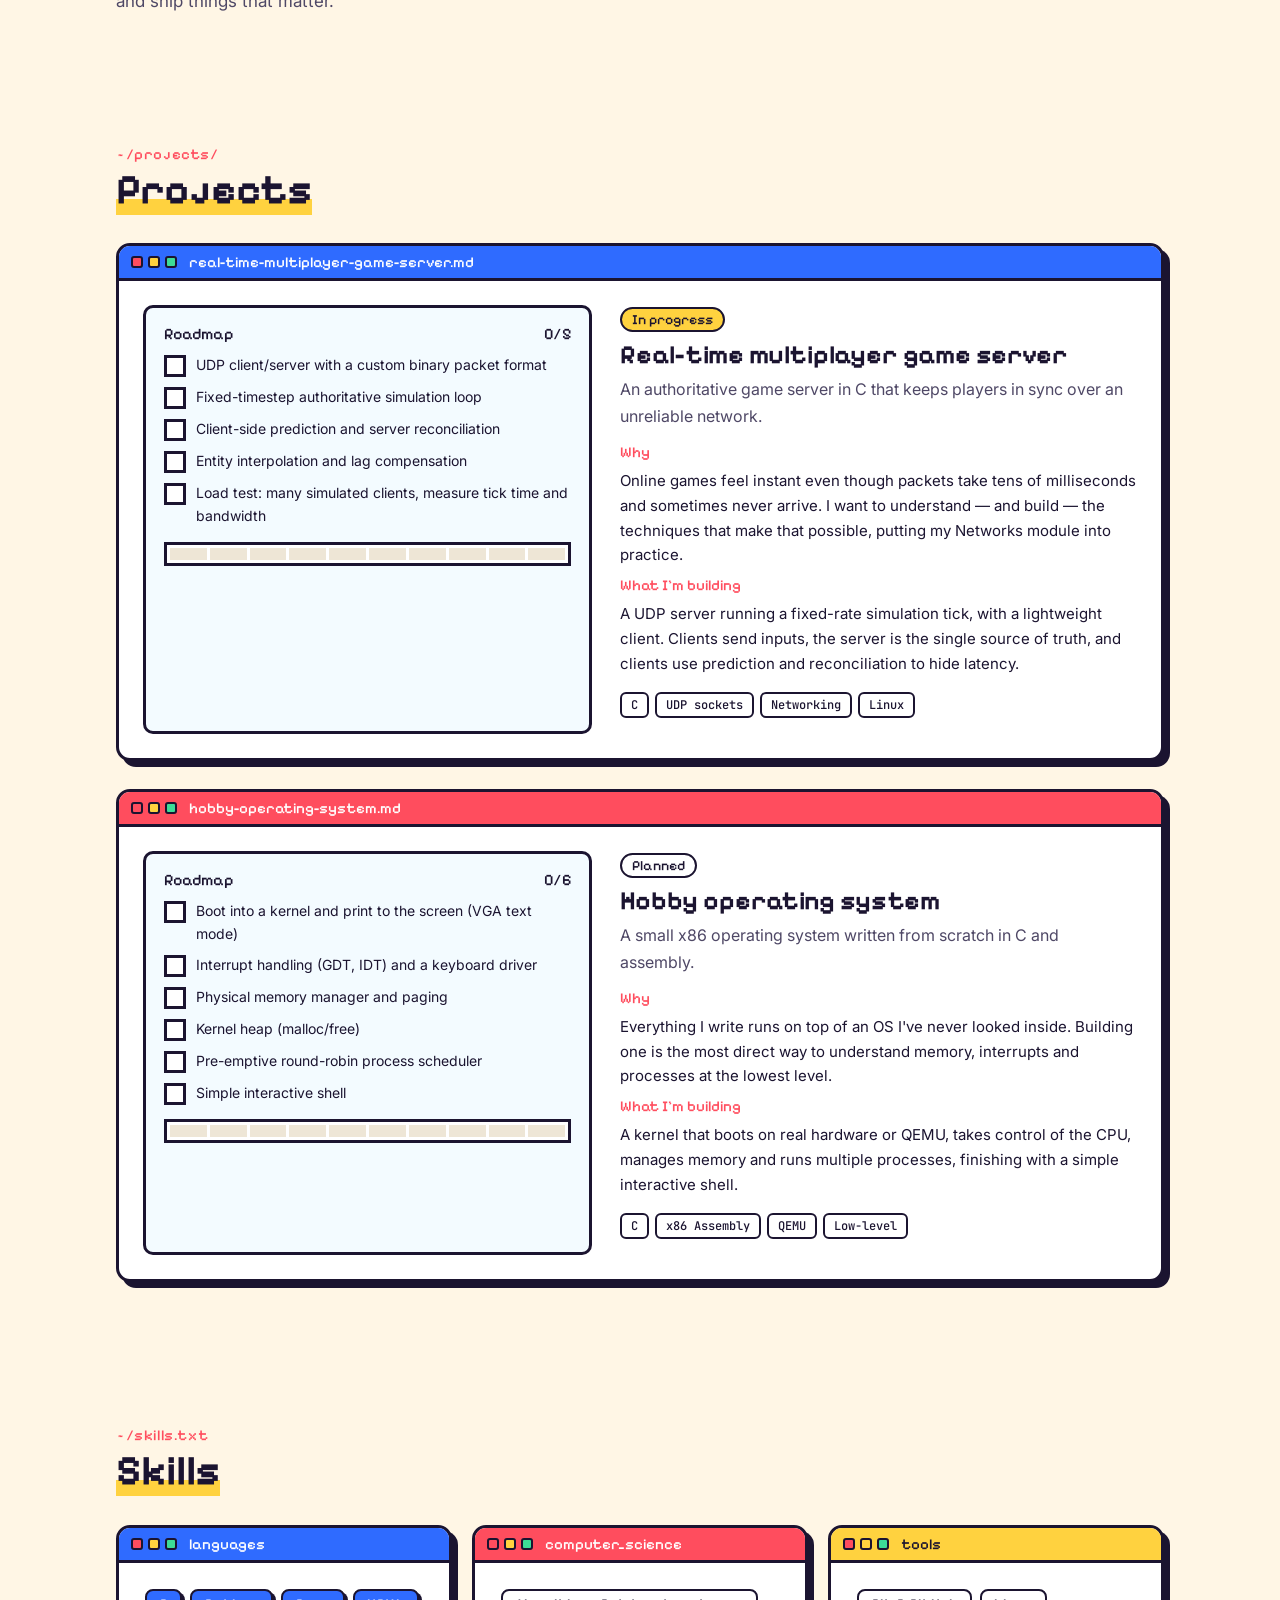
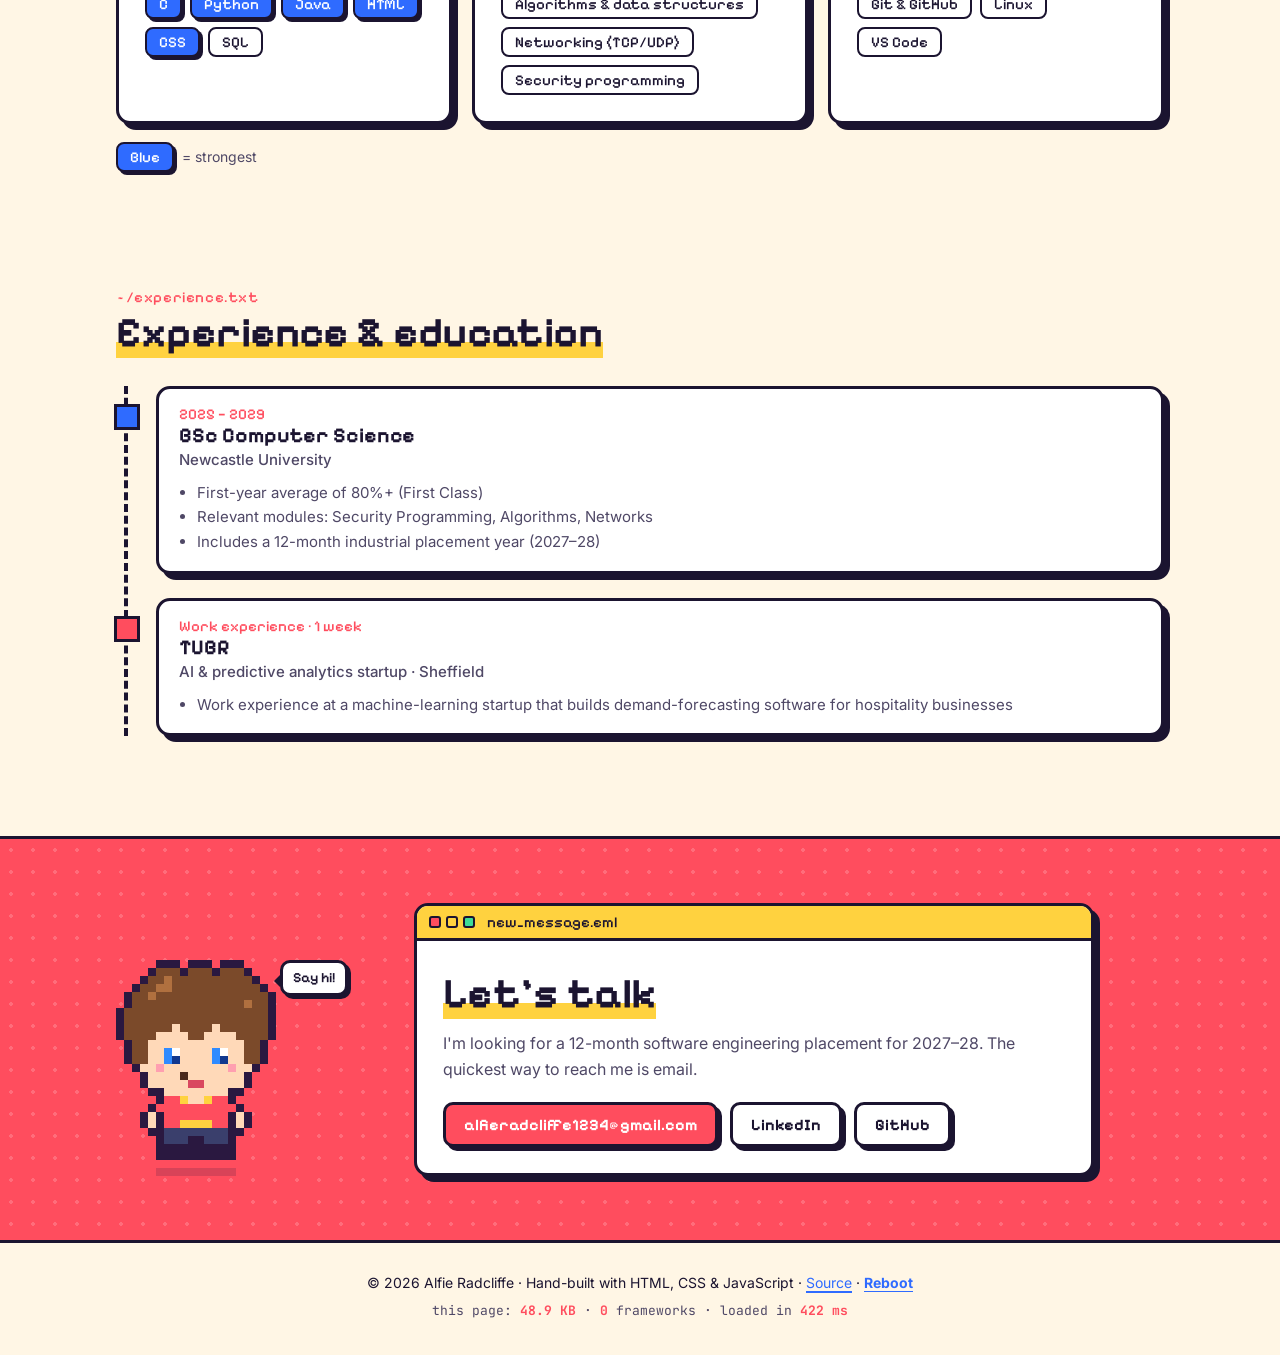
==== commit 7c367242: "Bright AlfieOS theme with animated pixel Alfie mascot, desktop terminal and 404 page" ====
--- a/index.html
+++ b/index.html
@@ -9,185 +9,192 @@
 <meta property="og:description" content="Computer Science student at Newcastle University seeking a 12-month industrial placement for 2027–28.">
 <meta property="og:url" content="https://alfieradcliffe.github.io/">
 <meta property="og:type" content="website">
-<link rel="icon" href="data:image/svg+xml,<svg xmlns='http://www.w3.org/2000/svg' viewBox='0 0 64 64'><rect width='64' height='64' rx='14' fill='%232563eb'/><text x='32' y='42' font-family='Arial' font-weight='700' font-size='28' fill='white' text-anchor='middle'>AR</text></svg>">
+<link rel="icon" href="data:image/svg+xml,<svg xmlns='http://www.w3.org/2000/svg' viewBox='0 0 64 64'><rect width='64' height='64' rx='14' fill='%23ff4d5e'/><text x='32' y='42' font-family='Arial' font-weight='700' font-size='28' fill='white' text-anchor='middle'>AR</text></svg>">
 <link rel="preconnect" href="https://fonts.googleapis.com">
 <link rel="preconnect" href="https://fonts.gstatic.com" crossorigin>
-<link href="https://fonts.googleapis.com/css2?family=Inter:wght@400;500;600;700&family=JetBrains+Mono:wght@400;500;700&display=swap" rel="stylesheet">
+<link href="https://fonts.googleapis.com/css2?family=Inter:wght@400;500;600;700&family=JetBrains+Mono:wght@400;500;700&family=Pixelify+Sans:wght@500;700&display=swap" rel="stylesheet">
 <script src="projects.js"></script>
+<script src="sprite.js"></script>
 <style>
-  /* Colour tokens — blue is the main accent, red the highlight */
+  /* ============================================================
+     AlfieOS theme — bright, chunky, pixel-flavoured
+     ============================================================ */
   :root {
-    --bg: #fafafa;
-    --surface: #ffffff;
-    --border: #e5e7eb;
-    --text: #111827;
-    --muted: #4b5563;
-    --blue: #2563eb;
-    --blue-soft: #dbeafe;
-    --red: #dc2626;
-    --red-soft: #fee2e2;
-    --code-bg: #f3f4f6;
+    --bg: #fff6e5;
+    --card: #ffffff;
+    --ink: #1b1430;
+    --muted: #4f4866;
+    --blue: #2f6bff;
+    --red: #ff4d5e;
+    --yellow: #ffd23f;
+    --mint: #3ddc97;
+    --pink: #ff8fd8;
+    --sky1: #6cc8ff;
+    --sky2: #c9eeff;
+    --grass: #3ddc97;
+    --grass-dark: #22b574;
     --radius: 14px;
-    --max: 1040px;
-  }
-  @media (prefers-color-scheme: dark) {
-    :root:not([data-theme="light"]) {
-      --bg: #0b0f17; --surface: #111827; --border: #1f2937;
-      --text: #f3f4f6; --muted: #9ca3af;
-      --blue: #60a5fa; --blue-soft: #172554;
-      --red: #f87171; --red-soft: #3b0d0d; --code-bg: #0f172a;
-    }
-  }
-  :root[data-theme="dark"] {
-    --bg: #0b0f17; --surface: #111827; --border: #1f2937;
-    --text: #f3f4f6; --muted: #9ca3af;
-    --blue: #60a5fa; --blue-soft: #172554;
-    --red: #f87171; --red-soft: #3b0d0d; --code-bg: #0f172a;
-  }
-
+    --shadow: 6px 6px 0 var(--ink);
+    --max: 1080px;
+    --pixel: "Pixelify Sans", "JetBrains Mono", monospace;
+  }
   * { box-sizing: border-box; margin: 0; padding: 0; }
   html { scroll-behavior: smooth; }
-  body {
-    background: var(--bg); color: var(--text);
-    font: 16px/1.65 Inter, system-ui, sans-serif;
-    -webkit-font-smoothing: antialiased;
-  }
-  a { color: var(--blue); text-decoration: none; }
-  a:hover { text-decoration: underline; }
+  body { background: var(--bg); color: var(--ink); font: 16px/1.65 Inter, system-ui, sans-serif; -webkit-font-smoothing: antialiased; }
+  a { color: var(--blue); text-decoration-thickness: 2px; text-underline-offset: 3px; }
   .mono { font-family: "JetBrains Mono", ui-monospace, monospace; }
   .wrap { max-width: var(--max); margin: 0 auto; padding: 0 16px; }
 
-  /* Nav */
-  nav {
-    position: sticky; top: 0; z-index: 10;
-    background: color-mix(in srgb, var(--bg) 85%, transparent);
-    backdrop-filter: blur(10px); border-bottom: 1px solid var(--border);
-  }
-  nav .wrap { display: flex; align-items: center; justify-content: space-between; height: 60px; gap: 12px; }
-  nav .logo { font-weight: 700; color: var(--text); }
-  nav .logo span { color: var(--red); }
-  nav ul { display: flex; gap: 20px; list-style: none; align-items: center; }
-  nav ul a { color: var(--muted); font-size: 14px; font-weight: 500; }
-  nav ul a:hover { color: var(--text); text-decoration: none; }
-  #theme { background: none; border: 1px solid var(--border); color: var(--text);
-           border-radius: 8px; padding: 4px 10px; cursor: pointer; font-size: 14px; }
-  @media (max-width: 680px) { nav ul li.hide-sm { display: none; } }
-
-  /* Hero */
-  header.hero { padding-top: 96px; padding-bottom: 72px; }
-  .status {
-    display: inline-flex; align-items: center; gap: 8px; font-size: 13px;
-    background: var(--blue-soft); color: var(--blue);
-    padding: 4px 12px; border-radius: 999px; font-weight: 500; margin-bottom: 24px;
-  }
-  .status::before { content: ""; width: 8px; height: 8px; border-radius: 50%; background: #22c55e; }
-  h1 { font-size: clamp(36px, 6vw, 60px); line-height: 1.1; letter-spacing: -0.02em; font-weight: 700; }
-  h1 .hl { color: var(--blue); }
-  h1 .cursor { color: var(--red); animation: blink 1.1s steps(1) infinite; }
-  @keyframes blink { 50% { opacity: 0; } }
-  @media (prefers-reduced-motion: reduce) { h1 .cursor { animation: none; } }
-  .lede { font-size: clamp(17px, 2.2vw, 20px); color: var(--muted); max-width: 660px; margin: 20px 0 32px; }
+  /* ---------- Menu bar (OS style) ---------- */
+  nav { position: sticky; top: 0; z-index: 20; background: var(--yellow); border-bottom: 3px solid var(--ink); }
+  nav .wrap { display: flex; align-items: center; justify-content: space-between; height: 54px; gap: 12px; }
+  nav .logo { display: flex; align-items: center; gap: 8px; font: 700 20px var(--pixel); color: var(--ink); text-decoration: none; }
+  nav .logo img { width: 30px; height: 30px; image-rendering: pixelated; }
+  nav ul { display: flex; gap: 18px; list-style: none; align-items: center; }
+  nav ul a { color: var(--ink); font: 500 16px var(--pixel); text-decoration: none; }
+  nav ul a:hover { color: var(--red); }
+  nav .term-link { background: var(--ink); color: var(--yellow); padding: 4px 10px; border-radius: 8px; }
+  nav .term-link:hover { color: var(--mint); }
+  nav .clock { font: 500 15px var(--pixel); }
+  @media (max-width: 760px) { nav .hide-sm { display: none; } }
+
+  /* ---------- Hero: the desktop wallpaper ---------- */
+  .wallpaper { position: relative; overflow: hidden; border-bottom: 3px solid var(--ink);
+    background: linear-gradient(180deg, var(--sky1) 0%, var(--sky2) 78%); }
+  .sun { position: absolute; top: 40px; right: 8%; width: 84px; height: 84px; background: var(--yellow);
+    box-shadow: 0 0 0 8px rgba(255,210,63,.35), 0 0 0 16px rgba(255,210,63,.15); image-rendering: pixelated;
+    clip-path: polygon(25% 0,75% 0,75% 12%,88% 12%,88% 25%,100% 25%,100% 75%,88% 75%,88% 88%,75% 88%,75% 100%,25% 100%,25% 88%,12% 88%,12% 75%,0 75%,0 25%,12% 25%,12% 12%,25% 12%); }
+  .cloud { position: absolute; height: 28px; background: #fff; animation: drift linear infinite; opacity: .95;
+    clip-path: polygon(0 50%,12% 50%,12% 25%,30% 25%,30% 0,62% 0,62% 25%,80% 25%,80% 50%,100% 50%,100% 100%,0 100%); }
+  .cloud.c1 { width: 120px; top: 60px; animation-duration: 60s; animation-delay: -10s; }
+  .cloud.c2 { width: 90px; top: 150px; animation-duration: 80s; animation-delay: -45s; }
+  .cloud.c3 { width: 150px; top: 250px; animation-duration: 95s; animation-delay: -70s; }
+  @keyframes drift { from { left: -180px; } to { left: 100%; } }
+  .ground { position: absolute; left: 0; right: 0; bottom: 0; height: 56px; background: var(--grass);
+    border-top: 3px solid var(--ink);
+    background-image: repeating-linear-gradient(90deg, var(--grass) 0 24px, var(--grass-dark) 24px 32px, var(--grass) 32px 56px); background-size: 56px 12px; background-repeat: repeat-x; }
+  .hero { position: relative; z-index: 1; display: grid; grid-template-columns: 1.35fr 1fr; gap: 24px; align-items: end; padding-top: 56px; }
+  @media (max-width: 860px) { .hero { grid-template-columns: 1fr; } }
+
+  .window { background: var(--card); border: 3px solid var(--ink); border-radius: var(--radius); box-shadow: var(--shadow); overflow: hidden; }
+  .titlebar { display: flex; align-items: center; gap: 8px; padding: 7px 12px; border-bottom: 3px solid var(--ink); background: var(--blue); color: #fff; font: 500 15px var(--pixel); }
+  .titlebar.red { background: var(--red); } .titlebar.yellow { background: var(--yellow); color: var(--ink); } .titlebar.mint { background: var(--mint); color: var(--ink); } .titlebar.pink { background: var(--pink); color: var(--ink); }
+  .titlebar .dots { display: flex; gap: 5px; margin-right: 4px; }
+  .titlebar .dots i { width: 12px; height: 12px; border: 2px solid var(--ink); background: #fff; display: block; border-radius: 3px; }
+  .titlebar .dots i:first-child { background: var(--red); } .titlebar .dots i:nth-child(2) { background: var(--yellow); } .titlebar .dots i:nth-child(3) { background: var(--mint); }
+  .titlebar span { overflow: hidden; text-overflow: ellipsis; white-space: nowrap; }
+  .window .body { padding: 26px; }
+
+  .hero .window { margin-bottom: 92px; }
+  .status { display: inline-flex; align-items: center; gap: 8px; font: 500 15px var(--pixel); background: var(--mint); border: 2px solid var(--ink); padding: 3px 12px; border-radius: 99px; margin-bottom: 18px; }
+  .status::before { content: ""; width: 9px; height: 9px; background: var(--ink); animation: pulse 1.2s steps(2) infinite; }
+  @keyframes pulse { 50% { opacity: .2; } }
+  h1 { font: 700 clamp(38px, 6vw, 62px)/1.02 var(--pixel); letter-spacing: -.01em; }
+  h1 .hl { background: var(--yellow); padding: 0 6px; box-shadow: 0 0 0 3px var(--ink); -webkit-box-decoration-break: clone; box-decoration-break: clone; line-height: 1.25; }
+  h1 .hl2 { color: var(--red); }
+  .lede { font-size: clamp(16px, 2vw, 18px); color: var(--muted); max-width: 600px; margin: 18px 0 24px; }
   .btns { display: flex; flex-wrap: wrap; gap: 12px; }
-  .btn {
-    display: inline-flex; align-items: center; gap: 8px; padding: 11px 20px;
-    border-radius: 10px; font-weight: 600; font-size: 15px; border: 1px solid var(--border);
-    color: var(--text); background: var(--surface); transition: transform .15s;
-  }
-  .btn.primary { background: var(--blue); color: #fff; border-color: var(--blue); }
-  .btn:hover { text-decoration: none; transform: translateY(-1px); }
-
-  .stats { display: grid; grid-template-columns: repeat(auto-fit, minmax(200px, 1fr)); gap: 12px; margin-top: 56px; }
-  .stat { border: 1px solid var(--border); background: var(--surface); border-radius: var(--radius); padding: 18px; border-top: 3px solid var(--red); }
-  .stat b { display: block; font-size: 24px; color: var(--red); }
-  .stat small { color: var(--muted); font-size: 13px; }
-
-  /* Sections */
-  section { padding: 72px 0; border-top: 1px solid var(--border); }
-  .eyebrow { font-size: 13px; text-transform: uppercase; letter-spacing: .12em; color: var(--red); font-weight: 600; }
-  h2 { font-size: clamp(26px, 4vw, 34px); letter-spacing: -0.01em; margin: 6px 0 32px; }
-  .about { display: grid; grid-template-columns: 1.4fr 1fr; gap: 40px; }
-  .about p { color: var(--muted); margin-bottom: 16px; font-size: 17px; }
-  .about p strong { color: var(--text); font-weight: 600; }
-  .facts { background: var(--surface); border: 1px solid var(--border); border-radius: var(--radius); padding: 22px; align-self: start; }
-  .facts div { display: flex; justify-content: space-between; gap: 12px; padding: 9px 0; border-bottom: 1px solid var(--border); font-size: 14px; }
-  .facts div:last-child { border-bottom: 0; }
-  .facts span:first-child { color: var(--muted); }
-  .facts span:last-child { text-align: right; font-weight: 500; }
-  @media (max-width: 820px) { .about { grid-template-columns: 1fr; } }
-
-  /* Featured project */
-  .project {
-    display: grid; grid-template-columns: 1fr 1.15fr; gap: 32px;
-    background: var(--surface); border: 1px solid var(--border);
-    border-radius: var(--radius); padding: 28px; margin-bottom: 24px;
-  }
-  @media (max-width: 820px) { .project { grid-template-columns: 1fr; padding: 20px; } }
-  .media {
-    border-radius: 10px; background: var(--code-bg); border: 1px solid var(--border);
-    min-height: 220px; overflow: hidden; display: flex; flex-direction: column;
-  }
+  .btn { display: inline-flex; align-items: center; gap: 8px; padding: 10px 18px; border-radius: 10px; font: 700 16px var(--pixel);
+    border: 3px solid var(--ink); color: var(--ink); background: #fff; box-shadow: 4px 4px 0 var(--ink); text-decoration: none; transition: transform .1s, box-shadow .1s; }
+  .btn:hover { transform: translate(-2px, -2px); box-shadow: 6px 6px 0 var(--ink); }
+  .btn:active { transform: translate(3px, 3px); box-shadow: 1px 1px 0 var(--ink); }
+  .btn.blue { background: var(--blue); color: #fff; } .btn.red { background: var(--red); color: #fff; } .btn.yellow { background: var(--yellow); }
+
+  .hero-alfie { position: relative; justify-self: center; margin-bottom: 34px; }
+  .hero-alfie .alfie-bubble { font-size: 17px; }
+  @media (max-width: 860px) { .hero-alfie { justify-self: start; margin: -60px 0 44px 8px; } .hero .window { margin-bottom: 0; } }
+
+  /* ---------- Stats strip ---------- */
+  .stats { display: grid; grid-template-columns: repeat(auto-fit, minmax(220px, 1fr)); gap: 18px; margin: 40px auto 0; }
+  .stat { border: 3px solid var(--ink); border-radius: var(--radius); padding: 16px 18px; box-shadow: var(--shadow); }
+  .stat:nth-child(1) { background: var(--yellow); } .stat:nth-child(2) { background: var(--pink); } .stat:nth-child(3) { background: var(--mint); }
+  .stat b { display: block; font: 700 30px var(--pixel); }
+  .stat small { font-weight: 500; font-size: 14px; }
+
+  /* ---------- Sections ---------- */
+  section { padding: 76px 0 40px; }
+  .eyebrow { font: 500 15px var(--pixel); color: var(--red); letter-spacing: .04em; }
+  h2 { font: 700 clamp(30px, 4.5vw, 42px)/1.1 var(--pixel); margin: 4px 0 30px; }
+  h2 span { box-shadow: inset 0 -.38em 0 var(--yellow); }
+
+  .about { display: grid; grid-template-columns: 1.4fr 1fr; gap: 28px; align-items: start; }
+  .about p { margin-bottom: 14px; font-size: 17px; color: var(--muted); }
+  .about p strong { color: var(--ink); }
+  .facts .body { padding: 8px 20px; }
+  .facts .row { display: flex; justify-content: space-between; gap: 12px; padding: 10px 0; border-bottom: 2px dashed #e4dccb; font-size: 14px; }
+  .facts .row:last-child { border: 0; }
+  .facts .row span:first-child { font: 500 15px var(--pixel); color: var(--muted); }
+  .facts .row span:last-child { text-align: right; font-weight: 600; }
+  @media (max-width: 860px) { .about { grid-template-columns: 1fr; } }
+
+  /* ---------- Projects ---------- */
+  .project { margin-bottom: 28px; }
+  .project .inner { display: grid; grid-template-columns: 1fr 1.15fr; gap: 28px; padding: 24px; }
+  @media (max-width: 860px) { .project .inner { grid-template-columns: 1fr; padding: 18px; } }
+  .media { border: 3px solid var(--ink); border-radius: 10px; background: #f3fbff; min-height: 220px; overflow: hidden; display: flex; flex-direction: column; }
   .media img, .media video { width: 100%; height: 100%; object-fit: cover; }
-  .roadmap { padding: 18px 20px; font-size: 14px; }
-  .roadmap h4 { font-size: 12px; text-transform: uppercase; letter-spacing: .08em; color: var(--muted); margin-bottom: 12px; display: flex; justify-content: space-between; }
-  .roadmap ol { list-style: none; display: grid; gap: 9px; }
+  .roadmap { padding: 16px 18px; font-size: 14px; }
+  .roadmap h4 { font: 500 16px var(--pixel); margin-bottom: 10px; display: flex; justify-content: space-between; }
+  .roadmap ol { list-style: none; display: grid; gap: 8px; }
   .roadmap li { display: flex; gap: 10px; align-items: flex-start; }
-  .roadmap li::before { content: ""; flex: none; width: 14px; height: 14px; margin-top: 4px; border-radius: 4px; border: 2px solid var(--border); }
-  .roadmap li.done::before { background: var(--blue); border-color: var(--blue); }
+  .roadmap li::before { content: ""; flex: none; width: 16px; height: 16px; margin-top: 2px; border: 3px solid var(--ink); background: #fff; }
+  .roadmap li.done::before { background: var(--mint); }
   .roadmap li.done { color: var(--muted); text-decoration: line-through; }
-  .bar { height: 6px; background: var(--border); border-radius: 99px; margin-top: 16px; overflow: hidden; }
-  .bar i { display: block; height: 100%; background: linear-gradient(90deg, var(--blue), var(--red)); }
-
-  .badge { display: inline-block; font-size: 12px; font-weight: 600; padding: 3px 10px; border-radius: 99px; margin-bottom: 10px; }
-  .badge.in-progress { background: var(--red-soft); color: var(--red); }
-  .badge.planned { background: var(--code-bg); color: var(--muted); border: 1px solid var(--border); }
-  .badge.complete { background: var(--blue-soft); color: var(--blue); }
-  .project h3 { font-size: 22px; margin-bottom: 4px; }
-  .tagline { color: var(--muted); margin-bottom: 16px; }
-  .project dl { display: grid; gap: 10px; margin-bottom: 18px; font-size: 15px; }
-  .project dt { font-weight: 600; font-size: 12px; text-transform: uppercase; letter-spacing: .06em; color: var(--muted); }
+  .bar { display: grid; grid-template-columns: repeat(10, 1fr); gap: 3px; margin-top: 14px; padding: 3px; border: 3px solid var(--ink); background: #fff; }
+  .bar i { height: 12px; background: #eee6d6; }
+  .bar i.on { background: var(--red); }
+
+  .badge { display: inline-block; font: 500 14px var(--pixel); padding: 2px 10px; border: 2px solid var(--ink); border-radius: 99px; margin-bottom: 8px; }
+  .badge.in-progress { background: var(--yellow); } .badge.planned { background: #fff; } .badge.complete { background: var(--mint); }
+  .project h3 { font: 700 26px/1.15 var(--pixel); margin-bottom: 6px; }
+  .tagline { color: var(--muted); margin-bottom: 14px; }
+  .project dl { display: grid; gap: 8px; margin-bottom: 16px; font-size: 15px; }
+  .project dt { font: 500 15px var(--pixel); color: var(--red); }
   .project dd { margin: 0; }
-  .metrics { display: flex; flex-wrap: wrap; gap: 8px; margin-bottom: 16px; }
-  .metric { font-size: 13px; padding: 4px 10px; border-radius: 8px; background: var(--blue-soft); color: var(--blue); font-weight: 600; }
-  .tags { display: flex; flex-wrap: wrap; gap: 6px; margin-bottom: 18px; }
-  .tag { font-size: 12px; padding: 3px 9px; border: 1px solid var(--border); border-radius: 6px; color: var(--muted); font-family: "JetBrains Mono", monospace; }
-  .links { display: flex; flex-wrap: wrap; gap: 16px; font-weight: 600; font-size: 14px; }
-
-  .grid { display: grid; grid-template-columns: repeat(auto-fill, minmax(280px, 1fr)); gap: 16px; }
-  .card { background: var(--surface); border: 1px solid var(--border); border-radius: var(--radius); padding: 20px; display: flex; flex-direction: column; }
-  .card h4 { font-size: 17px; margin-bottom: 6px; }
-  .card p { color: var(--muted); font-size: 15px; flex: 1; margin-bottom: 14px; }
-
-  /* Skills */
-  .skills { display: grid; grid-template-columns: repeat(auto-fit, minmax(230px, 1fr)); gap: 16px; }
-  .skills > div { background: var(--surface); border: 1px solid var(--border); border-radius: var(--radius); padding: 20px; }
-  .skills h4 { font-size: 15px; margin-bottom: 12px; }
-  .chips { display: flex; flex-wrap: wrap; gap: 6px; }
-  .chip { font-size: 13px; padding: 4px 10px; border-radius: 8px; background: var(--code-bg); border: 1px solid var(--border); }
-  .chip.strong { background: var(--blue-soft); color: var(--blue); border-color: transparent; font-weight: 600; }
-  .legend { color: var(--muted); font-size: 13px; margin-top: 16px; }
-  .legend .chip { font-size: 12px; padding: 2px 8px; }
-
-  /* Timeline */
-  .timeline { border-left: 2px solid var(--border); padding-left: 24px; display: grid; gap: 32px; }
+  .metrics { display: flex; flex-wrap: wrap; gap: 8px; margin-bottom: 14px; }
+  .metric { font: 500 14px var(--pixel); padding: 3px 10px; background: var(--blue); color: #fff; border: 2px solid var(--ink); border-radius: 8px; }
+  .tags { display: flex; flex-wrap: wrap; gap: 6px; margin-bottom: 16px; }
+  .tag { font: 500 12px "JetBrains Mono", monospace; padding: 3px 9px; border: 2px solid var(--ink); border-radius: 6px; background: #fff; }
+  .links { display: flex; flex-wrap: wrap; gap: 16px; font-weight: 700; font-size: 15px; }
+
+  .grid { display: grid; grid-template-columns: repeat(auto-fill, minmax(280px, 1fr)); gap: 20px; }
+  .card .body { padding: 18px; display: flex; flex-direction: column; height: 100%; }
+  .card h4 { font: 700 20px var(--pixel); margin-bottom: 6px; }
+  .card p { color: var(--muted); font-size: 15px; flex: 1; margin-bottom: 12px; }
+
+  /* ---------- Skills ---------- */
+  .skills { display: grid; grid-template-columns: repeat(auto-fit, minmax(240px, 1fr)); gap: 20px; }
+  .chips { display: flex; flex-wrap: wrap; gap: 8px; }
+  .chip { font: 500 15px var(--pixel); padding: 4px 12px; border: 2px solid var(--ink); border-radius: 8px; background: #fff; }
+  .chip.strong { background: var(--blue); color: #fff; box-shadow: 3px 3px 0 var(--ink); }
+  .legend { color: var(--muted); font-size: 14px; margin-top: 18px; display: flex; align-items: center; gap: 8px; }
+
+  /* ---------- Timeline ---------- */
+  .timeline { border-left: 4px dashed var(--ink); padding-left: 28px; display: grid; gap: 24px; margin-left: 8px; }
   .item { position: relative; }
-  .item::before { content: ""; position: absolute; left: -31px; top: 7px; width: 12px; height: 12px; border-radius: 50%; background: var(--blue); box-shadow: 0 0 0 4px var(--bg); }
+  .item::before { content: ""; position: absolute; left: -42px; top: 18px; width: 20px; height: 20px; background: var(--blue); border: 3px solid var(--ink); }
   .item.red::before { background: var(--red); }
-  .item .when { font-size: 13px; color: var(--muted); font-family: "JetBrains Mono", monospace; }
-  .item h4 { font-size: 17px; }
-  .item .org { color: var(--muted); font-size: 15px; }
+  .item .body { padding: 16px 20px; }
+  .item .when { font: 500 15px var(--pixel); color: var(--red); }
+  .item h4 { font: 700 21px var(--pixel); }
+  .item .org { color: var(--muted); font-size: 15px; font-weight: 500; }
   .item ul { color: var(--muted); font-size: 15px; padding-left: 18px; margin-top: 8px; }
 
-  /* Contact */
-  .contact { text-align: center; }
-  .contact p { color: var(--muted); max-width: 540px; margin: 0 auto 28px; }
-  .contact .btns { justify-content: center; }
-  footer { padding: 32px 0; text-align: center; color: var(--muted); font-size: 13px; border-top: 1px solid var(--border); }
-  footer .sys { font-family: "JetBrains Mono", monospace; font-size: 12px; margin-top: 8px; }
-  footer .sys b { color: var(--red); font-weight: 500; }
-  footer button { background: none; border: 0; color: var(--blue); font: inherit; cursor: pointer; padding: 0; }
-  footer button:hover { text-decoration: underline; }
-  nav ul a.term-link { color: var(--red); border: 1px solid var(--border); padding: 2px 8px; border-radius: 6px; font-size: 13px; }
-  nav ul a.term-link:hover { border-color: var(--red); }
+  /* ---------- Contact ---------- */
+  .contact { background: var(--red); border-top: 3px solid var(--ink); border-bottom: 3px solid var(--ink); margin-top: 60px; padding: 64px 0;
+    background-image: radial-gradient(rgba(255,255,255,.18) 2px, transparent 2px); background-size: 22px 22px; }
+  .contact .wrap { display: grid; grid-template-columns: auto 1fr; gap: 28px; align-items: end; }
+  .contact .window { max-width: 680px; }
+  .contact p { color: var(--muted); margin-bottom: 20px; }
+  .contact h2 { margin-bottom: 12px; }
+  @media (max-width: 760px) { .contact .wrap { grid-template-columns: 1fr; } }
+
+  footer { padding: 28px 0 36px; text-align: center; font-size: 14px; }
+  footer .sys { font: 13px "JetBrains Mono", monospace; margin-top: 8px; color: var(--muted); }
+  footer .sys b { color: var(--red); }
+  footer button { background: none; border: 0; color: var(--blue); font: inherit; font-weight: 700; cursor: pointer; padding: 0; text-decoration: underline; text-underline-offset: 3px; }
+
+  @media (prefers-reduced-motion: reduce) { .cloud, .status::before { animation: none; } }
 </style>
 </head>
 <body>
@@ -195,55 +202,70 @@
 
 <nav>
   <div class="wrap">
-    <a href="#" class="logo mono">alfie<span>.</span>radcliffe</a>
+    <a href="#" class="logo"><img id="nav-face" alt="">AlfieOS</a>
     <ul>
       <li class="hide-sm"><a href="#about">About</a></li>
       <li class="hide-sm"><a href="#projects">Projects</a></li>
       <li class="hide-sm"><a href="#skills">Skills</a></li>
       <li class="hide-sm"><a href="#experience">Experience</a></li>
-      <li><a href="#contact">Contact</a></li>
-      <li><a href="terminal.html" class="mono term-link" title="Explore this portfolio from a shell">&gt;_ terminal</a></li>
-      <li><button id="theme" aria-label="Toggle light/dark theme" title="Toggle theme">◐</button></li>
+      <li><a href="terminal.html" class="term-link" title="Explore this portfolio from a shell">&gt;_ terminal</a></li>
+      <li class="hide-sm"><span class="clock" id="clock"></span></li>
     </ul>
   </div>
 </nav>
 
-<header class="hero wrap">
-  <div class="status">Seeking a 12-month industrial placement · 2027–28</div>
-  <h1>Hi, I'm Alfie.<br>I like building <span class="hl">software close to the metal</span><span class="cursor">_</span></h1>
-  <p class="lede">
-    Second-year Computer Science student at Newcastle University. I write C, Python and Java,
-    and I'm drawn to the systems underneath everything else — networks, operating systems and
-    the code that has to be fast and correct.
-  </p>
-  <div class="btns">
-    <a class="btn primary" href="#projects">View projects →</a>
-    <a class="btn" href="cv.pdf" target="_blank" rel="noopener">Download CV</a>
-    <a class="btn" href="https://github.com/AlfieRadcliffe" target="_blank" rel="noopener">GitHub</a>
-    <a class="btn" href="https://www.linkedin.com/in/alfie-radcliffe-09584b27b/" target="_blank" rel="noopener">LinkedIn</a>
-  </div>
-
+<header class="wallpaper">
+  <div class="sun" aria-hidden="true"></div>
+  <div class="cloud c1" aria-hidden="true"></div>
+  <div class="cloud c2" aria-hidden="true"></div>
+  <div class="cloud c3" aria-hidden="true"></div>
+  <div class="ground" aria-hidden="true"></div>
+
+  <div class="wrap hero">
+    <div class="window">
+      <div class="titlebar"><div class="dots"><i></i><i></i><i></i></div><span>welcome.txt</span></div>
+      <div class="body">
+        <div class="status">Seeking a 12-month placement · 2027–28</div>
+        <h1>Hi, I'm Alfie.<br>I build <span class="hl">software close to the <span class="hl2">metal</span></span></h1>
+        <p class="lede">
+          Second-year Computer Science student at Newcastle University. I write C, Python and Java,
+          and I'm drawn to the systems underneath everything else: networks, operating systems and
+          code that has to be fast and correct.
+        </p>
+        <div class="btns">
+          <a class="btn blue" href="#projects">View projects →</a>
+          <a class="btn yellow" href="cv.pdf" target="_blank" rel="noopener">Download CV</a>
+          <a class="btn" href="https://github.com/AlfieRadcliffe" target="_blank" rel="noopener">GitHub</a>
+          <a class="btn" href="https://www.linkedin.com/in/alfie-radcliffe-09584b27b/" target="_blank" rel="noopener">LinkedIn</a>
+        </div>
+      </div>
+    </div>
+    <div class="hero-alfie" id="hero-alfie" data-alfie data-alfie-scale="10" data-alfie-wave data-alfie-say="Hi! I'm Alfie 👋"></div>
+  </div>
+</header>
+
+<div class="wrap">
   <div class="stats">
     <div class="stat"><b>80%+</b><small>First-year average (First Class)</small></div>
-    <div class="stat"><b class="mono">C · Python · Java</b><small>Strongest languages</small></div>
+    <div class="stat"><b>C · Py · Java</b><small>Strongest languages</small></div>
     <div class="stat"><b>2027–28</b><small>Available for a year in industry</small></div>
   </div>
-</header>
+</div>
 
 <section id="about">
   <div class="wrap">
-    <div class="eyebrow">About</div>
-    <h2>A bit about me</h2>
+    <div class="eyebrow">~/about.txt</div>
+    <h2><span>A bit about me</span></h2>
     <div class="about">
       <div>
         <p>
           I'm a Computer Science student at <strong>Newcastle University</strong>, now in second year after
-          finishing first year with an <strong>average above 80%</strong>. What keeps me interested is understanding how things
-          actually work — not just using a library, but knowing what it's doing to the network, the memory
-          and the CPU.
+          finishing first year with an <strong>average above 80%</strong>. What keeps me interested is understanding
+          how things actually work: not just using a library, but knowing what it's doing to the network, the
+          memory and the CPU.
         </p>
         <p>
-          That's why my projects lean towards <strong>systems programming</strong>: I'm building a real-time
+          That's why my projects lean towards <strong>systems programming</strong>. I'm building a real-time
           multiplayer game server in C to put my Networks module into practice, and next I'm writing a
           small operating system from scratch. Modules in Security Programming and Algorithms have pushed me
           to care about code that is safe and efficient, not just code that runs.
@@ -253,12 +275,15 @@
           engineering team where I can learn from experienced engineers and ship things that matter.
         </p>
       </div>
-      <div class="facts">
-        <div><span>University</span><span>Newcastle University</span></div>
-        <div><span>Degree</span><span>BSc Computer Science</span></div>
-        <div><span>Graduating</span><span>2029 (incl. placement year)</span></div>
-        <div><span>Looking for</span><span>12-month placement, 2027–28</span></div>
-        <div><span>Location</span><span>Newcastle · open to relocation &amp; remote</span></div>
+      <div class="window facts">
+        <div class="titlebar mint"><div class="dots"><i></i><i></i><i></i></div><span>system_info</span></div>
+        <div class="body">
+          <div class="row"><span>University</span><span>Newcastle University</span></div>
+          <div class="row"><span>Degree</span><span>BSc Computer Science</span></div>
+          <div class="row"><span>Graduating</span><span>2029 (incl. placement year)</span></div>
+          <div class="row"><span>Looking for</span><span>12-month placement, 2027–28</span></div>
+          <div class="row"><span>Location</span><span>Newcastle · open to relocation &amp; remote</span></div>
+        </div>
       </div>
     </div>
   </div>
@@ -266,12 +291,12 @@
 
 <section id="projects">
   <div class="wrap">
-    <div class="eyebrow">Work</div>
-    <h2>Projects</h2>
+    <div class="eyebrow">~/projects/</div>
+    <h2><span>Projects</span></h2>
     <!-- Projects are generated from projects.js — edit that file, not this one. -->
     <div id="featured"></div>
     <div id="others-wrap" hidden>
-      <h2 style="margin-top:56px;font-size:24px">Other projects</h2>
+      <h2 style="margin-top:48px;font-size:28px"><span>Other projects</span></h2>
       <div class="grid" id="others"></div>
     </div>
   </div>
@@ -279,80 +304,83 @@
 
 <section id="skills">
   <div class="wrap">
-    <div class="eyebrow">Toolbox</div>
-    <h2>Skills</h2>
+    <div class="eyebrow">~/skills.txt</div>
+    <h2><span>Skills</span></h2>
     <div class="skills">
-      <div>
-        <h4>Languages</h4>
-        <div class="chips">
+      <div class="window">
+        <div class="titlebar"><div class="dots"><i></i><i></i><i></i></div><span>languages</span></div>
+        <div class="body chips">
           <span class="chip strong">C</span><span class="chip strong">Python</span><span class="chip strong">Java</span>
           <span class="chip strong">HTML</span><span class="chip strong">CSS</span><span class="chip">SQL</span>
         </div>
       </div>
-      <div>
-        <h4>Computer science</h4>
-        <div class="chips">
+      <div class="window">
+        <div class="titlebar red"><div class="dots"><i></i><i></i><i></i></div><span>computer_science</span></div>
+        <div class="body chips">
           <span class="chip">Algorithms &amp; data structures</span><span class="chip">Networking (TCP/UDP)</span>
           <span class="chip">Security programming</span>
         </div>
       </div>
-      <div>
-        <h4>Tools</h4>
-        <div class="chips">
+      <div class="window">
+        <div class="titlebar yellow"><div class="dots"><i></i><i></i><i></i></div><span>tools</span></div>
+        <div class="body chips">
           <span class="chip">Git &amp; GitHub</span><span class="chip">Linux</span><span class="chip">VS Code</span>
         </div>
       </div>
     </div>
-    <p class="legend"><span class="chip strong">Highlighted</span> = strongest</p>
+    <p class="legend"><span class="chip strong">Blue</span> = strongest</p>
   </div>
 </section>
 
 <section id="experience">
   <div class="wrap">
-    <div class="eyebrow">Background</div>
-    <h2>Experience &amp; education</h2>
+    <div class="eyebrow">~/experience.txt</div>
+    <h2><span>Experience &amp; education</span></h2>
     <div class="timeline">
       <div class="item">
-        <div class="when">2025 — 2029</div>
-        <h4>BSc Computer Science</h4>
-        <div class="org">Newcastle University</div>
-        <ul>
-          <li>First-year average of 80%+ (First Class)</li>
-          <li>Relevant modules: Security Programming, Algorithms, Networks</li>
-          <li>Includes a 12-month industrial placement year (2027–28)</li>
-        </ul>
+        <div class="window"><div class="body">
+          <div class="when">2025 — 2029</div>
+          <h4>BSc Computer Science</h4>
+          <div class="org">Newcastle University</div>
+          <ul>
+            <li>First-year average of 80%+ (First Class)</li>
+            <li>Relevant modules: Security Programming, Algorithms, Networks</li>
+            <li>Includes a 12-month industrial placement year (2027–28)</li>
+          </ul>
+        </div></div>
       </div>
       <div class="item red">
-        <!-- TODO: add the month/year of the placement below, e.g. "July 2024" -->
-        <div class="when">Work experience · 1 week</div>
-        <h4>TUBR</h4>
-        <div class="org">AI &amp; predictive analytics startup · Sheffield</div>
-        <ul>
-          <li>Work experience at a machine-learning startup that builds demand-forecasting software for hospitality businesses</li>
-          <!-- TODO: add 1–3 bullets about what you did, e.g.
-          <li>Shadowed the engineering team as they trained and evaluated forecasting models</li> -->
-        </ul>
-      </div>
-      <!-- TODO: add A-levels / school here if you want them on the site:
-      <div class="item">
-        <div class="when">2023 — 2025</div>
-        <h4>A-levels</h4>
-        <div class="org">[School name]</div>
-        <ul><li>[Subject] [Grade] · [Subject] [Grade] · [Subject] [Grade]</li></ul>
-      </div> -->
+        <div class="window"><div class="body">
+          <!-- TODO: add the month/year of the placement below, e.g. "July 2024" -->
+          <div class="when">Work experience · 1 week</div>
+          <h4>TUBR</h4>
+          <div class="org">AI &amp; predictive analytics startup · Sheffield</div>
+          <ul>
+            <li>Work experience at a machine-learning startup that builds demand-forecasting software for hospitality businesses</li>
+            <!-- TODO: add 1–3 bullets about what you did, e.g.
+            <li>Shadowed the engineering team as they trained and evaluated forecasting models</li> -->
+          </ul>
+        </div></div>
+      </div>
+      <!-- TODO: add A-levels / school here if you want them on the site (copy an .item block above) -->
     </div>
   </div>
 </section>
 
 <section id="contact" class="contact">
   <div class="wrap">
-    <div class="eyebrow">Contact</div>
-    <h2>Let's talk</h2>
-    <p>I'm looking for a 12-month software engineering placement for 2027–28. The quickest way to reach me is email.</p>
-    <div class="btns">
-      <a class="btn primary" href="mailto:alfieradcliffe1234@gmail.com">alfieradcliffe1234@gmail.com</a>
-      <a class="btn" href="https://www.linkedin.com/in/alfie-radcliffe-09584b27b/" target="_blank" rel="noopener">LinkedIn</a>
-      <a class="btn" href="https://github.com/AlfieRadcliffe" target="_blank" rel="noopener">GitHub</a>
+    <div data-alfie data-alfie-scale="8" data-alfie-say="Say hi!" id="contact-alfie" style="padding-right:110px"></div>
+    <div class="window">
+      <div class="titlebar yellow"><div class="dots"><i></i><i></i><i></i></div><span>new_message.eml</span></div>
+      <div class="body">
+        <h2><span>Let's talk</span></h2>
+        <p>I'm looking for a 12-month software engineering placement for 2027–28. The quickest way to reach me is email.</p>
+        <div class="btns">
+          <a class="btn red" href="mailto:alfieradcliffe1234@gmail.com">alfieradcliffe1234@gmail.com</a>
+          <a class="btn" href="https://www.linkedin.com/in/alfie-radcliffe-09584b27b/" target="_blank" rel="noopener">LinkedIn</a>
+          <a class="btn" href="https://github.com/AlfieRadcliffe" target="_blank" rel="noopener">GitHub</a>
+        </div>
+      </div>
     </div>
   </div>
 </section>
@@ -363,6 +391,25 @@
 </footer>
 
 <script>
+  // ---------- Small OS touches ----------
+  document.getElementById("year").textContent = new Date().getFullYear();
+  document.getElementById("nav-face").src = AlfieSprite.faceURL(3);
+  const clock = document.getElementById("clock");
+  const tickClock = () => (clock.textContent = new Date().toLocaleTimeString("en-GB", { hour: "2-digit", minute: "2-digit" }));
+  tickClock(); setInterval(tickClock, 10000);
+
+  // Hero Alfie reacts when you hover the buttons
+  document.addEventListener("DOMContentLoaded", () => {
+    const hero = document.getElementById("hero-alfie").alfie;
+    const lines = { "View projects →": "Ooh, my projects!", "Download CV": "Fresh off the printer 📄", GitHub: "All my code lives there", LinkedIn: "Let's connect!" };
+    document.querySelectorAll(".hero .btn").forEach((b) => {
+      b.addEventListener("mouseenter", () => { hero.say(lines[b.textContent.trim()] || "👀"); hero.happy(900); });
+      b.addEventListener("mouseleave", () => hero.say("Hi! I'm Alfie 👋"));
+    });
+    const contact = document.getElementById("contact-alfie").alfie;
+    document.querySelectorAll(".contact .btn").forEach((b) => b.addEventListener("mouseenter", () => { contact.wave(1500); contact.say("Yes! That one!", 1500); }));
+  });
+
   // ---------- Live page stats (real numbers from the browser's Performance API) ----------
   addEventListener("load", () => setTimeout(() => {
     const nav = performance.getEntriesByType("navigation")[0];
@@ -376,25 +423,13 @@
   }, 0));
 
   // ---------- Console easter egg ----------
-  console.log("%c>_ AlfieOS", "font: 700 20px monospace; color: #60a5fa");
+  console.log("%c>_ AlfieOS", "font: 700 20px monospace; color: #ff4d5e");
   console.log("%cOh hey, you opened the console. We'd probably get on.\nPrefer a shell? → /terminal.html\nSource: https://github.com/AlfieRadcliffe/AlfieRadcliffe.github.io\nSay hi: alfieradcliffe1234@gmail.com",
-    "font: 13px monospace; color: #94a3b8");
-</script>
-<script>
-  // ---------- Theme toggle (remembered per browser) ----------
-  const root = document.documentElement;
-  try { const t = localStorage.getItem("theme"); if (t) root.dataset.theme = t; } catch (e) {}
-  document.getElementById("theme").addEventListener("click", () => {
-    const dark = root.dataset.theme
-      ? root.dataset.theme === "dark"
-      : matchMedia("(prefers-color-scheme: dark)").matches;
-    root.dataset.theme = dark ? "light" : "dark";
-    try { localStorage.setItem("theme", root.dataset.theme); } catch (e) {}
-  });
-  document.getElementById("year").textContent = new Date().getFullYear();
+    "font: 13px monospace; color: #4f4866");
 
   // ---------- Render projects from projects.js ----------
   const STATUS = { "in-progress": "In progress", planned: "Planned", complete: "Complete" };
+  const BAR_COLOURS = ["", "red", "yellow", "mint", "pink"];
 
   function el(tag, attrs = {}, ...children) {
     const n = document.createElement(tag);
@@ -408,7 +443,12 @@
     return n;
   }
   const has = (x) => x && (Array.isArray(x) ? x.length : String(x).trim());
-
+  const slug = (s) => s.toLowerCase().replace(/[^a-z0-9]+/g, "-").replace(/^-|-$/g, "");
+
+  function titlebar(name, i) {
+    return el("div", { class: "titlebar " + BAR_COLOURS[i % BAR_COLOURS.length] },
+      el("div", { class: "dots" }, el("i"), el("i"), el("i")), el("span", {}, name));
+  }
   function tags(p) { return has(p.tags) ? el("div", { class: "tags" }, p.tags.map(t => el("span", { class: "tag" }, t))) : null; }
   function links(p) {
     return has(p.links) ? el("div", { class: "links" },
@@ -425,8 +465,9 @@
         : el("img", { src: p.media, alt: p.title + " screenshot", loading: "lazy" }));
     } else if (has(p.milestones)) {
       const done = p.milestones.filter(m => m.done).length;
-      const pct = Math.round((done / p.milestones.length) * 100);
-      const bar = el("div", { class: "bar" }, el("i", { style: "width:" + pct + "%" }));
+      const lit = Math.round((done / p.milestones.length) * 10);
+      const bar = el("div", { class: "bar", title: done + " of " + p.milestones.length + " milestones done" },
+        Array.from({ length: 10 }, (_, i) => el("i", { class: i < lit ? "on" : "" })));
       box.append(el("div", { class: "roadmap" },
         el("h4", {}, el("span", {}, "Roadmap"), el("span", {}, done + "/" + p.milestones.length)),
         el("ol", {}, p.milestones.map(m => el("li", { class: m.done ? "done" : "" }, m.text))),
@@ -435,33 +476,36 @@
     return box;
   }
 
-  function featured(p) {
+  function featured(p, i) {
     const dl = el("dl");
     [["Why", p.problem], ["What I'm building", p.built], ["Hardest part", p.hardest]].forEach(([k, v]) => {
       if (has(v)) dl.append(el("dt", {}, k), el("dd", {}, v));
     });
-    return el("article", { class: "project" },
-      media(p),
-      el("div", {},
-        badge(p),
-        el("h3", {}, p.title),
-        el("p", { class: "tagline" }, p.tagline),
-        has(p.metrics) ? el("div", { class: "metrics" }, p.metrics.map(m => el("span", { class: "metric" }, m))) : null,
-        dl, tags(p), links(p)));
-  }
-
-  function card(p) {
-    return el("div", { class: "card" }, badge(p), el("h4", {}, p.title), el("p", {}, p.tagline), tags(p), links(p));
+    return el("article", { class: "window project" },
+      titlebar(slug(p.title) + ".md", i),
+      el("div", { class: "inner" },
+        media(p),
+        el("div", {},
+          badge(p),
+          el("h3", {}, p.title),
+          el("p", { class: "tagline" }, p.tagline),
+          has(p.metrics) ? el("div", { class: "metrics" }, p.metrics.map(m => el("span", { class: "metric" }, m))) : null,
+          dl, tags(p), links(p))));
+  }
+
+  function card(p, i) {
+    return el("div", { class: "window card" }, titlebar(slug(p.title) + ".md", i + 2),
+      el("div", { class: "body" }, badge(p), el("h4", {}, p.title), el("p", {}, p.tagline), tags(p), links(p)));
   }
 
   const list = window.PROJECTS || [];
   const fWrap = document.getElementById("featured");
-  list.filter(p => p.featured).forEach(p => fWrap.append(featured(p)));
+  list.filter(p => p.featured).forEach((p, i) => fWrap.append(featured(p, i)));
   const rest = list.filter(p => !p.featured);
   if (rest.length) {
     document.getElementById("others-wrap").hidden = false;
     const o = document.getElementById("others");
-    rest.forEach(p => o.append(card(p)));
+    rest.forEach((p, i) => o.append(card(p, i)));
   }
 </script>
 </body>
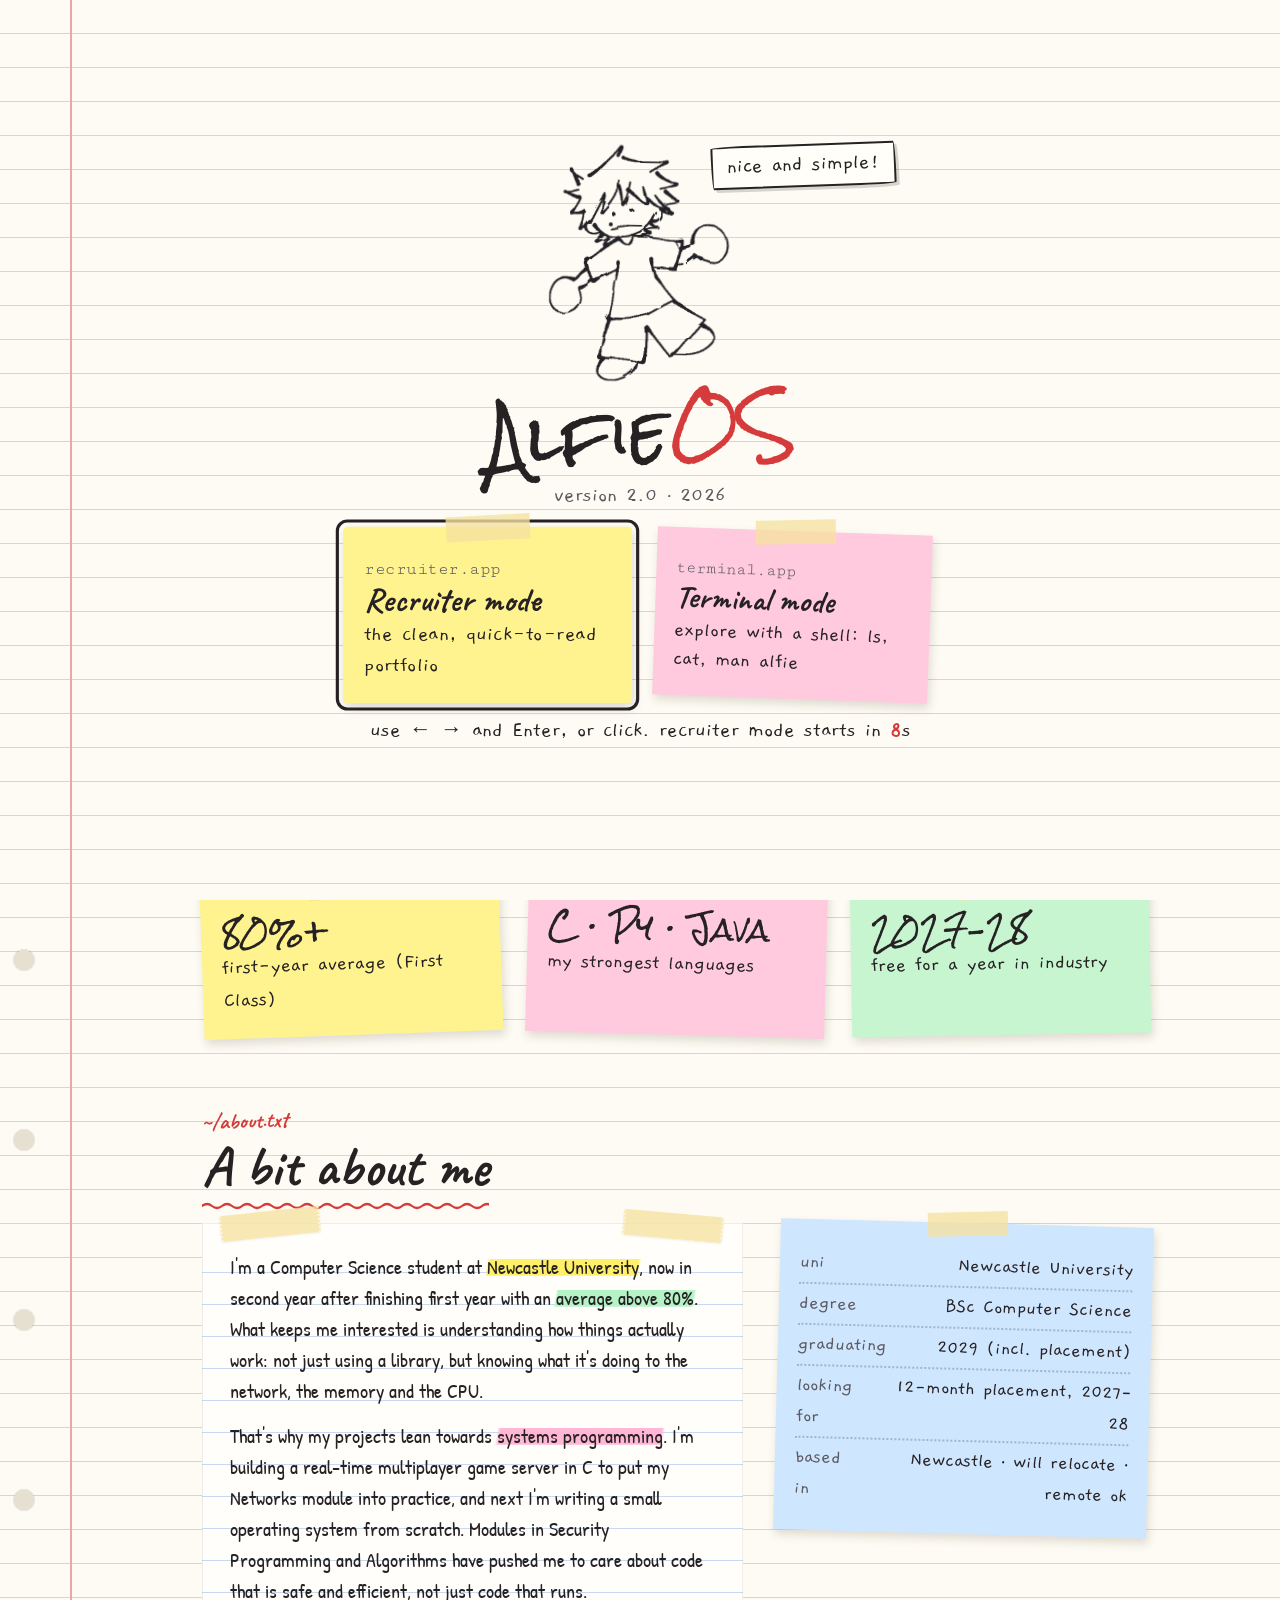
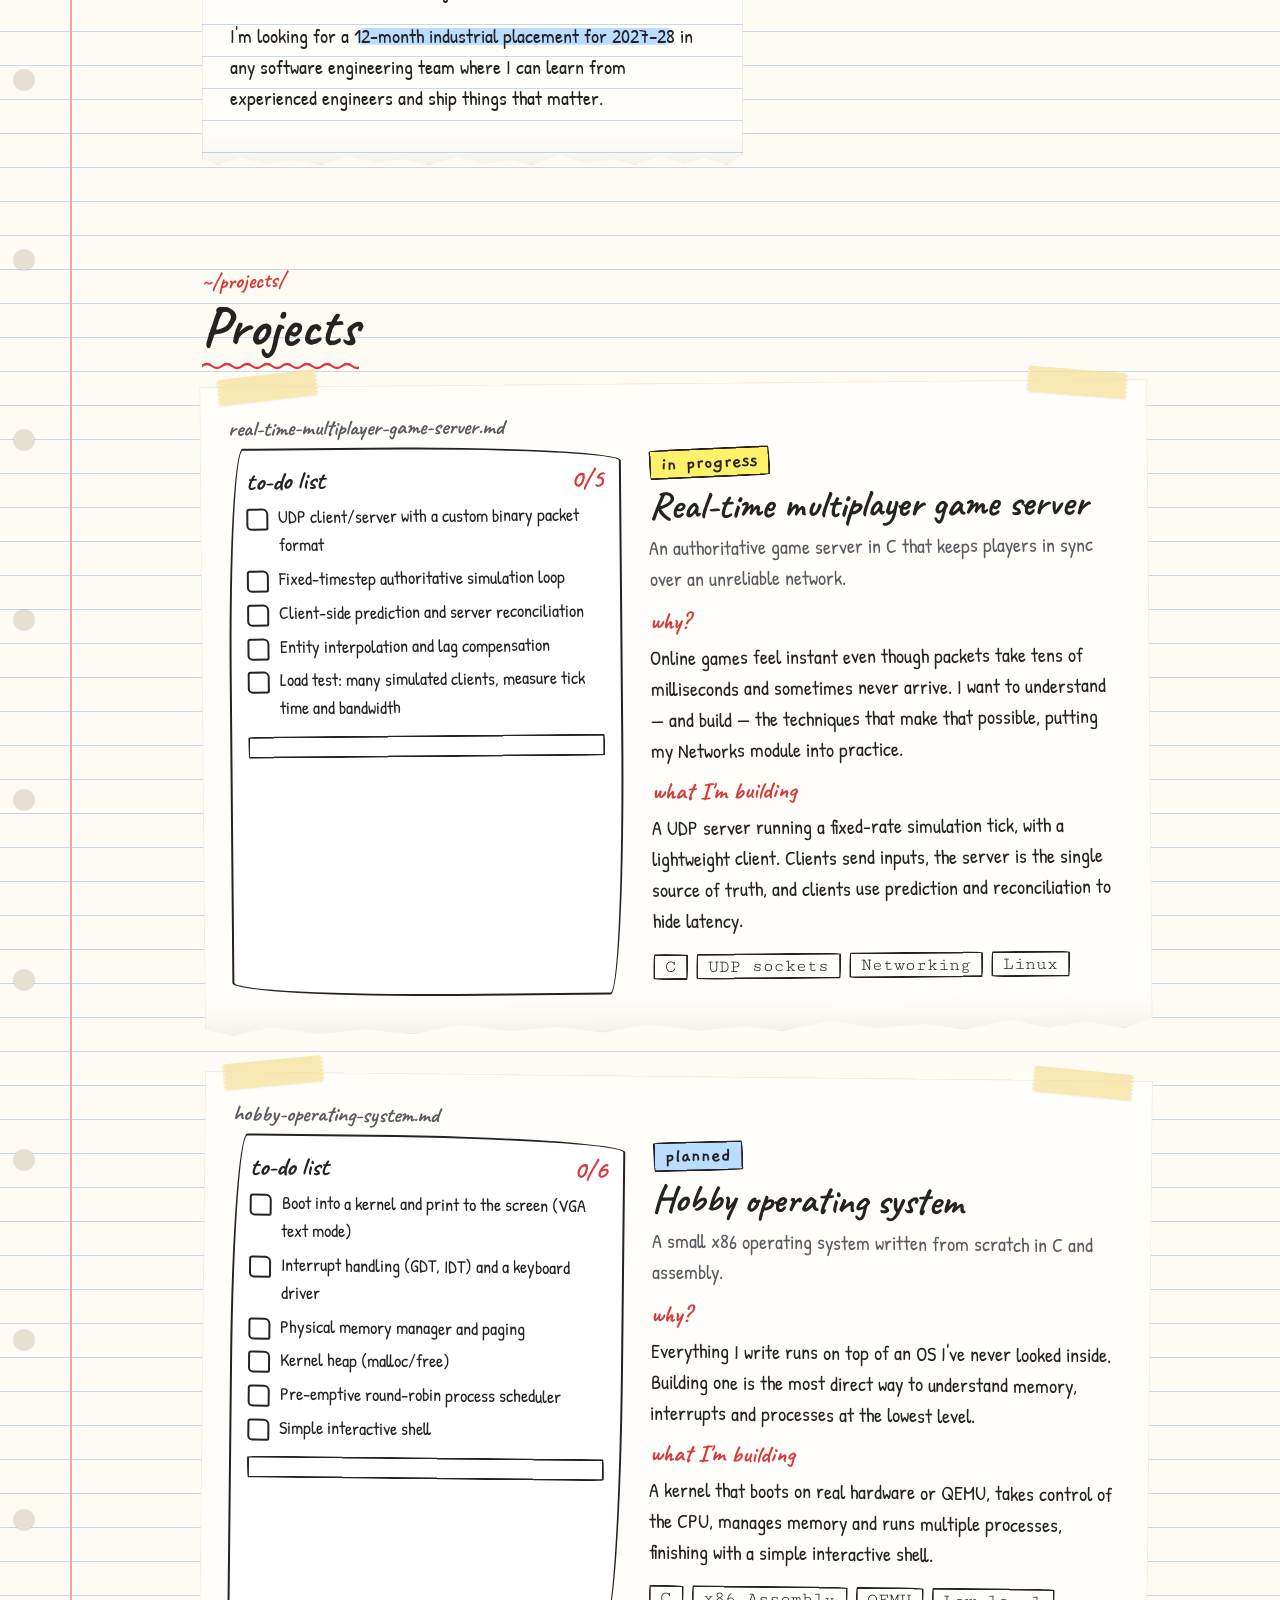
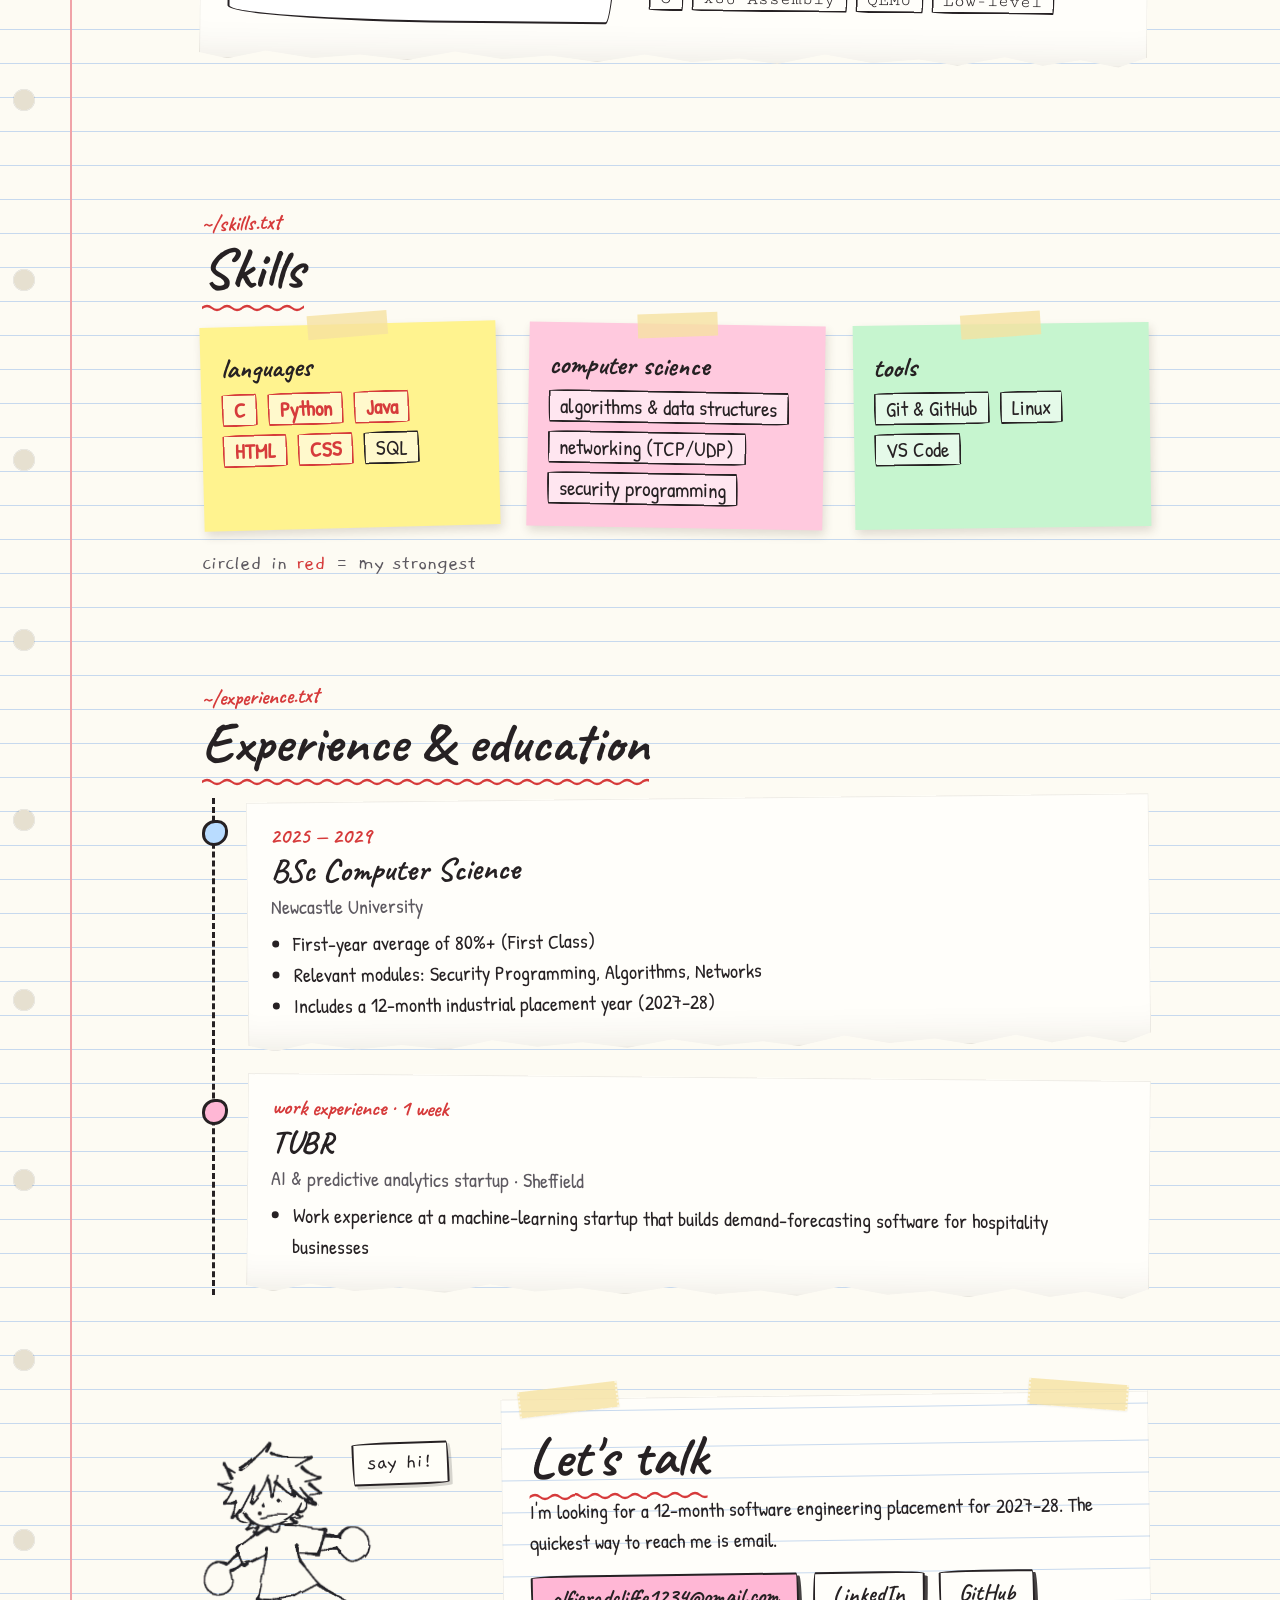
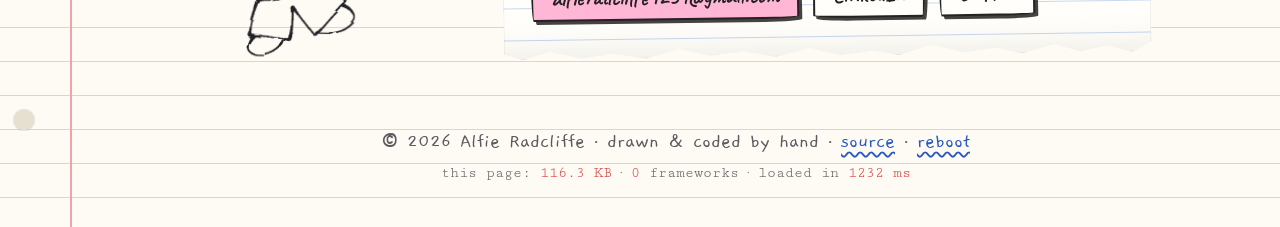
==== commit 26fa86ec: "Hand-drawn notebook theme with Alfie's own animated drawing Co-Authored-By: Claude Opus 5.5 <noreply" ====
--- a/index.html
+++ b/index.html
@@ -9,192 +9,121 @@
 <meta property="og:description" content="Computer Science student at Newcastle University seeking a 12-month industrial placement for 2027–28.">
 <meta property="og:url" content="https://alfieradcliffe.github.io/">
 <meta property="og:type" content="website">
-<link rel="icon" href="data:image/svg+xml,<svg xmlns='http://www.w3.org/2000/svg' viewBox='0 0 64 64'><rect width='64' height='64' rx='14' fill='%23ff4d5e'/><text x='32' y='42' font-family='Arial' font-weight='700' font-size='28' fill='white' text-anchor='middle'>AR</text></svg>">
+<link rel="icon" type="image/png" href="assets/alfie-head.png">
 <link rel="preconnect" href="https://fonts.googleapis.com">
 <link rel="preconnect" href="https://fonts.gstatic.com" crossorigin>
-<link href="https://fonts.googleapis.com/css2?family=Inter:wght@400;500;600;700&family=JetBrains+Mono:wght@400;500;700&family=Pixelify+Sans:wght@500;700&display=swap" rel="stylesheet">
+<link rel="stylesheet" href="theme.css">
 <script src="projects.js"></script>
 <script src="sprite.js"></script>
 <style>
-  /* ============================================================
-     AlfieOS theme — bright, chunky, pixel-flavoured
-     ============================================================ */
-  :root {
-    --bg: #fff6e5;
-    --card: #ffffff;
-    --ink: #1b1430;
-    --muted: #4f4866;
-    --blue: #2f6bff;
-    --red: #ff4d5e;
-    --yellow: #ffd23f;
-    --mint: #3ddc97;
-    --pink: #ff8fd8;
-    --sky1: #6cc8ff;
-    --sky2: #c9eeff;
-    --grass: #3ddc97;
-    --grass-dark: #22b574;
-    --radius: 14px;
-    --shadow: 6px 6px 0 var(--ink);
-    --max: 1080px;
-    --pixel: "Pixelify Sans", "JetBrains Mono", monospace;
-  }
-  * { box-sizing: border-box; margin: 0; padding: 0; }
-  html { scroll-behavior: smooth; }
-  body { background: var(--bg); color: var(--ink); font: 16px/1.65 Inter, system-ui, sans-serif; -webkit-font-smoothing: antialiased; }
-  a { color: var(--blue); text-decoration-thickness: 2px; text-underline-offset: 3px; }
-  .mono { font-family: "JetBrains Mono", ui-monospace, monospace; }
-  .wrap { max-width: var(--max); margin: 0 auto; padding: 0 16px; }
-
-  /* ---------- Menu bar (OS style) ---------- */
-  nav { position: sticky; top: 0; z-index: 20; background: var(--yellow); border-bottom: 3px solid var(--ink); }
-  nav .wrap { display: flex; align-items: center; justify-content: space-between; height: 54px; gap: 12px; }
-  nav .logo { display: flex; align-items: center; gap: 8px; font: 700 20px var(--pixel); color: var(--ink); text-decoration: none; }
-  nav .logo img { width: 30px; height: 30px; image-rendering: pixelated; }
-  nav ul { display: flex; gap: 18px; list-style: none; align-items: center; }
-  nav ul a { color: var(--ink); font: 500 16px var(--pixel); text-decoration: none; }
-  nav ul a:hover { color: var(--red); }
-  nav .term-link { background: var(--ink); color: var(--yellow); padding: 4px 10px; border-radius: 8px; }
-  nav .term-link:hover { color: var(--mint); }
-  nav .clock { font: 500 15px var(--pixel); }
-  @media (max-width: 760px) { nav .hide-sm { display: none; } }
-
-  /* ---------- Hero: the desktop wallpaper ---------- */
-  .wallpaper { position: relative; overflow: hidden; border-bottom: 3px solid var(--ink);
-    background: linear-gradient(180deg, var(--sky1) 0%, var(--sky2) 78%); }
-  .sun { position: absolute; top: 40px; right: 8%; width: 84px; height: 84px; background: var(--yellow);
-    box-shadow: 0 0 0 8px rgba(255,210,63,.35), 0 0 0 16px rgba(255,210,63,.15); image-rendering: pixelated;
-    clip-path: polygon(25% 0,75% 0,75% 12%,88% 12%,88% 25%,100% 25%,100% 75%,88% 75%,88% 88%,75% 88%,75% 100%,25% 100%,25% 88%,12% 88%,12% 75%,0 75%,0 25%,12% 25%,12% 12%,25% 12%); }
-  .cloud { position: absolute; height: 28px; background: #fff; animation: drift linear infinite; opacity: .95;
-    clip-path: polygon(0 50%,12% 50%,12% 25%,30% 25%,30% 0,62% 0,62% 25%,80% 25%,80% 50%,100% 50%,100% 100%,0 100%); }
-  .cloud.c1 { width: 120px; top: 60px; animation-duration: 60s; animation-delay: -10s; }
-  .cloud.c2 { width: 90px; top: 150px; animation-duration: 80s; animation-delay: -45s; }
-  .cloud.c3 { width: 150px; top: 250px; animation-duration: 95s; animation-delay: -70s; }
-  @keyframes drift { from { left: -180px; } to { left: 100%; } }
-  .ground { position: absolute; left: 0; right: 0; bottom: 0; height: 56px; background: var(--grass);
-    border-top: 3px solid var(--ink);
-    background-image: repeating-linear-gradient(90deg, var(--grass) 0 24px, var(--grass-dark) 24px 32px, var(--grass) 32px 56px); background-size: 56px 12px; background-repeat: repeat-x; }
-  .hero { position: relative; z-index: 1; display: grid; grid-template-columns: 1.35fr 1fr; gap: 24px; align-items: end; padding-top: 56px; }
-  @media (max-width: 860px) { .hero { grid-template-columns: 1fr; } }
-
-  .window { background: var(--card); border: 3px solid var(--ink); border-radius: var(--radius); box-shadow: var(--shadow); overflow: hidden; }
-  .titlebar { display: flex; align-items: center; gap: 8px; padding: 7px 12px; border-bottom: 3px solid var(--ink); background: var(--blue); color: #fff; font: 500 15px var(--pixel); }
-  .titlebar.red { background: var(--red); } .titlebar.yellow { background: var(--yellow); color: var(--ink); } .titlebar.mint { background: var(--mint); color: var(--ink); } .titlebar.pink { background: var(--pink); color: var(--ink); }
-  .titlebar .dots { display: flex; gap: 5px; margin-right: 4px; }
-  .titlebar .dots i { width: 12px; height: 12px; border: 2px solid var(--ink); background: #fff; display: block; border-radius: 3px; }
-  .titlebar .dots i:first-child { background: var(--red); } .titlebar .dots i:nth-child(2) { background: var(--yellow); } .titlebar .dots i:nth-child(3) { background: var(--mint); }
-  .titlebar span { overflow: hidden; text-overflow: ellipsis; white-space: nowrap; }
-  .window .body { padding: 26px; }
-
-  .hero .window { margin-bottom: 92px; }
-  .status { display: inline-flex; align-items: center; gap: 8px; font: 500 15px var(--pixel); background: var(--mint); border: 2px solid var(--ink); padding: 3px 12px; border-radius: 99px; margin-bottom: 18px; }
-  .status::before { content: ""; width: 9px; height: 9px; background: var(--ink); animation: pulse 1.2s steps(2) infinite; }
-  @keyframes pulse { 50% { opacity: .2; } }
-  h1 { font: 700 clamp(38px, 6vw, 62px)/1.02 var(--pixel); letter-spacing: -.01em; }
-  h1 .hl { background: var(--yellow); padding: 0 6px; box-shadow: 0 0 0 3px var(--ink); -webkit-box-decoration-break: clone; box-decoration-break: clone; line-height: 1.25; }
-  h1 .hl2 { color: var(--red); }
-  .lede { font-size: clamp(16px, 2vw, 18px); color: var(--muted); max-width: 600px; margin: 18px 0 24px; }
-  .btns { display: flex; flex-wrap: wrap; gap: 12px; }
-  .btn { display: inline-flex; align-items: center; gap: 8px; padding: 10px 18px; border-radius: 10px; font: 700 16px var(--pixel);
-    border: 3px solid var(--ink); color: var(--ink); background: #fff; box-shadow: 4px 4px 0 var(--ink); text-decoration: none; transition: transform .1s, box-shadow .1s; }
-  .btn:hover { transform: translate(-2px, -2px); box-shadow: 6px 6px 0 var(--ink); }
-  .btn:active { transform: translate(3px, 3px); box-shadow: 1px 1px 0 var(--ink); }
-  .btn.blue { background: var(--blue); color: #fff; } .btn.red { background: var(--red); color: #fff; } .btn.yellow { background: var(--yellow); }
-
-  .hero-alfie { position: relative; justify-self: center; margin-bottom: 34px; }
-  .hero-alfie .alfie-bubble { font-size: 17px; }
-  @media (max-width: 860px) { .hero-alfie { justify-self: start; margin: -60px 0 44px 8px; } .hero .window { margin-bottom: 0; } }
-
-  /* ---------- Stats strip ---------- */
-  .stats { display: grid; grid-template-columns: repeat(auto-fit, minmax(220px, 1fr)); gap: 18px; margin: 40px auto 0; }
-  .stat { border: 3px solid var(--ink); border-radius: var(--radius); padding: 16px 18px; box-shadow: var(--shadow); }
-  .stat:nth-child(1) { background: var(--yellow); } .stat:nth-child(2) { background: var(--pink); } .stat:nth-child(3) { background: var(--mint); }
-  .stat b { display: block; font: 700 30px var(--pixel); }
-  .stat small { font-weight: 500; font-size: 14px; }
-
-  /* ---------- Sections ---------- */
-  section { padding: 76px 0 40px; }
-  .eyebrow { font: 500 15px var(--pixel); color: var(--red); letter-spacing: .04em; }
-  h2 { font: 700 clamp(30px, 4.5vw, 42px)/1.1 var(--pixel); margin: 4px 0 30px; }
-  h2 span { box-shadow: inset 0 -.38em 0 var(--yellow); }
-
-  .about { display: grid; grid-template-columns: 1.4fr 1fr; gap: 28px; align-items: start; }
-  .about p { margin-bottom: 14px; font-size: 17px; color: var(--muted); }
-  .about p strong { color: var(--ink); }
-  .facts .body { padding: 8px 20px; }
-  .facts .row { display: flex; justify-content: space-between; gap: 12px; padding: 10px 0; border-bottom: 2px dashed #e4dccb; font-size: 14px; }
+  /* ---------- Top strip ---------- */
+  nav { position: sticky; top: 0; z-index: 20; background: rgba(253,251,243,.94); border-bottom: 2.5px dashed var(--ink); }
+  nav .wrap { display: flex; align-items: center; justify-content: space-between; height: 60px; gap: 12px; }
+  nav .logo { display: flex; align-items: center; gap: 8px; font: 400 21px var(--scrawl); color: var(--ink); text-decoration: none; }
+  nav .logo img { width: 40px; height: 35px; filter: url(#alfie-boil); }
+  nav ul { display: flex; gap: 20px; list-style: none; align-items: center; }
+  nav ul a { color: var(--ink); font: 700 24px var(--hand); text-decoration: none; }
+  nav ul a:hover { color: var(--pen-red); text-decoration: underline wavy 2px; }
+  nav .term-link { background: var(--hl-yellow); padding: 0 10px; border: 2px solid var(--ink); border-radius: var(--wobbly); }
+  nav .clock { font: 400 18px var(--type); color: var(--pencil); }
+  @media (max-width: 780px) { nav .hide-sm { display: none; } }
+
+  /* ---------- Hero ---------- */
+  header.hero { position: relative; padding: 56px 0 30px; overflow: hidden; }
+  .hero .wrap { display: grid; grid-template-columns: 1.3fr 1fr; gap: 28px; align-items: center; }
+  @media (max-width: 880px) { .hero .wrap { grid-template-columns: 1fr; } }
+  .hero .sheet { transform: rotate(-1deg); }
+  .status { display: inline-block; font: 700 21px var(--note); padding: 0 10px; border: 2px solid var(--pen-red); color: var(--pen-red); border-radius: var(--wobbly-2); transform: rotate(-2deg); margin-bottom: 14px; }
+  h1 { font: 700 clamp(46px, 7vw, 78px)/1.04 var(--hand); }
+  h1 .name { font: 400 clamp(38px, 5.4vw, 60px)/1 var(--scrawl); color: var(--pen-red); }
+  .lede { font-size: 21px; color: var(--pencil); max-width: 560px; margin: 16px 0 22px; }
+  .stage { position: relative; min-height: 420px; display: flex; align-items: flex-end; justify-content: center; }
+  .stage .me { position: relative; z-index: 2; margin-bottom: 18px; }
+  .stage .ground { position: absolute; bottom: 10px; left: 6%; width: 88%; height: 30px; }
+  .thats-me { position: absolute; left: 0; top: 50px; font: 700 26px var(--note); color: var(--pen-red); transform: rotate(-8deg); }
+  @media (max-width: 880px) { .stage { min-height: 380px; } .thats-me { left: 4px; top: 10px; } }
+  @media (max-width: 560px) {
+    .stage { justify-content: flex-start; }
+    .stage .me { margin-left: 4px; }
+    .stage .doodle:not(.ground), .thats-me { display: none; }
+  }
+
+  /* ---------- Stats as sticky notes ---------- */
+  .stats { display: grid; grid-template-columns: repeat(auto-fit, minmax(220px, 1fr)); gap: 26px; margin-top: 24px; }
+  .stats .sticky:nth-child(1) { transform: rotate(-2deg); } .stats .sticky:nth-child(2) { transform: rotate(1.5deg); } .stats .sticky:nth-child(3) { transform: rotate(-1deg); }
+  .stats b { display: block; font: 400 30px var(--scrawl); line-height: 1.3; }
+  .stats small { font-size: 21px; }
+
+  section { padding: 70px 0 30px; }
+
+  /* ---------- About ---------- */
+  .about { display: grid; grid-template-columns: 1.45fr 1fr; gap: 34px; align-items: start; }
+  .about p { margin-bottom: 14px; }
+  .facts { transform: rotate(1.5deg); }
+  .facts .row { display: flex; justify-content: space-between; gap: 12px; padding: 4px 0; border-bottom: 2px dotted rgba(38,33,35,.25); font-size: 20px; }
   .facts .row:last-child { border: 0; }
-  .facts .row span:first-child { font: 500 15px var(--pixel); color: var(--muted); }
-  .facts .row span:last-child { text-align: right; font-weight: 600; }
-  @media (max-width: 860px) { .about { grid-template-columns: 1fr; } }
+  .facts .row span:first-child { color: var(--pencil); }
+  .facts .row span:last-child { text-align: right; }
+  @media (max-width: 880px) { .about { grid-template-columns: 1fr; } }
 
   /* ---------- Projects ---------- */
-  .project { margin-bottom: 28px; }
-  .project .inner { display: grid; grid-template-columns: 1fr 1.15fr; gap: 28px; padding: 24px; }
-  @media (max-width: 860px) { .project .inner { grid-template-columns: 1fr; padding: 18px; } }
-  .media { border: 3px solid var(--ink); border-radius: 10px; background: #f3fbff; min-height: 220px; overflow: hidden; display: flex; flex-direction: column; }
-  .media img, .media video { width: 100%; height: 100%; object-fit: cover; }
-  .roadmap { padding: 16px 18px; font-size: 14px; }
-  .roadmap h4 { font: 500 16px var(--pixel); margin-bottom: 10px; display: flex; justify-content: space-between; }
-  .roadmap ol { list-style: none; display: grid; gap: 8px; }
-  .roadmap li { display: flex; gap: 10px; align-items: flex-start; }
-  .roadmap li::before { content: ""; flex: none; width: 16px; height: 16px; margin-top: 2px; border: 3px solid var(--ink); background: #fff; }
-  .roadmap li.done::before { background: var(--mint); }
-  .roadmap li.done { color: var(--muted); text-decoration: line-through; }
-  .bar { display: grid; grid-template-columns: repeat(10, 1fr); gap: 3px; margin-top: 14px; padding: 3px; border: 3px solid var(--ink); background: #fff; }
-  .bar i { height: 12px; background: #eee6d6; }
-  .bar i.on { background: var(--red); }
-
-  .badge { display: inline-block; font: 500 14px var(--pixel); padding: 2px 10px; border: 2px solid var(--ink); border-radius: 99px; margin-bottom: 8px; }
-  .badge.in-progress { background: var(--yellow); } .badge.planned { background: #fff; } .badge.complete { background: var(--mint); }
-  .project h3 { font: 700 26px/1.15 var(--pixel); margin-bottom: 6px; }
-  .tagline { color: var(--muted); margin-bottom: 14px; }
-  .project dl { display: grid; gap: 8px; margin-bottom: 16px; font-size: 15px; }
-  .project dt { font: 500 15px var(--pixel); color: var(--red); }
-  .project dd { margin: 0; }
-  .metrics { display: flex; flex-wrap: wrap; gap: 8px; margin-bottom: 14px; }
-  .metric { font: 500 14px var(--pixel); padding: 3px 10px; background: var(--blue); color: #fff; border: 2px solid var(--ink); border-radius: 8px; }
-  .tags { display: flex; flex-wrap: wrap; gap: 6px; margin-bottom: 16px; }
-  .tag { font: 500 12px "JetBrains Mono", monospace; padding: 3px 9px; border: 2px solid var(--ink); border-radius: 6px; background: #fff; }
-  .links { display: flex; flex-wrap: wrap; gap: 16px; font-weight: 700; font-size: 15px; }
-
-  .grid { display: grid; grid-template-columns: repeat(auto-fill, minmax(280px, 1fr)); gap: 20px; }
-  .card .body { padding: 18px; display: flex; flex-direction: column; height: 100%; }
-  .card h4 { font: 700 20px var(--pixel); margin-bottom: 6px; }
-  .card p { color: var(--muted); font-size: 15px; flex: 1; margin-bottom: 12px; }
+  .project { margin-bottom: 44px; }
+  .project:nth-child(even) { transform: rotate(.6deg); } .project:nth-child(odd) { transform: rotate(-.5deg); }
+  .project .inner { display: grid; grid-template-columns: 1fr 1.2fr; gap: 28px; }
+  @media (max-width: 880px) { .project .inner { grid-template-columns: 1fr; } }
+  .media { border: 2.5px solid var(--ink); border-radius: var(--wobbly-2); padding: 14px 16px; min-height: 200px; background: #fff; }
+  .media img, .media video { width: 100%; display: block; border-radius: 4px; }
+  .media h4 { font: 700 26px var(--hand); display: flex; justify-content: space-between; margin-bottom: 6px; }
+  .media .checklist { font-size: 18px; }
+  .bar { margin-top: 14px; height: 22px; border: 2.5px solid var(--ink); border-radius: var(--wobbly); overflow: hidden; background: #fff; }
+  .bar i { display: block; height: 100%; background: repeating-linear-gradient(-45deg, var(--pen-red) 0 3px, transparent 3px 8px); border-right: 2.5px solid var(--ink); }
+  .bar i[style="width:0%"] { border: 0; }
+  .badge { display: inline-block; font: 700 21px var(--note); padding: 0 10px; border: 2px solid var(--ink); border-radius: var(--wobbly); margin-bottom: 8px; transform: rotate(-2deg); }
+  .badge.in-progress { background: var(--hl-yellow); } .badge.planned { background: var(--hl-blue); } .badge.complete { background: var(--hl-green); }
+  .project h3 { font: 700 38px/1.05 var(--hand); margin-bottom: 6px; }
+  .tagline { color: var(--pencil); margin-bottom: 12px; }
+  .project dl { display: grid; gap: 6px; margin-bottom: 14px; }
+  .project dt { font: 700 24px var(--hand); color: var(--pen-red); }
+  .project dd { margin: 0 0 4px; }
+  .metrics, .tags { display: flex; flex-wrap: wrap; gap: 8px; margin-bottom: 14px; }
+  .metric { font: 700 20px var(--note); background: var(--hl-green); padding: 0 8px; }
+  .tag { font: 18px var(--type); padding: 1px 10px; border: 2px solid var(--ink); border-radius: var(--wobbly-2); }
+  .links { display: flex; flex-wrap: wrap; gap: 18px; font: 700 23px var(--hand); }
+  .grid { display: grid; grid-template-columns: repeat(auto-fill, minmax(280px, 1fr)); gap: 26px; }
+  .card h4 { font: 700 30px var(--hand); margin-bottom: 4px; }
+  .card p { color: var(--pencil); margin-bottom: 10px; }
 
   /* ---------- Skills ---------- */
-  .skills { display: grid; grid-template-columns: repeat(auto-fit, minmax(240px, 1fr)); gap: 20px; }
-  .chips { display: flex; flex-wrap: wrap; gap: 8px; }
-  .chip { font: 500 15px var(--pixel); padding: 4px 12px; border: 2px solid var(--ink); border-radius: 8px; background: #fff; }
-  .chip.strong { background: var(--blue); color: #fff; box-shadow: 3px 3px 0 var(--ink); }
-  .legend { color: var(--muted); font-size: 14px; margin-top: 18px; display: flex; align-items: center; gap: 8px; }
+  .skills { display: grid; grid-template-columns: repeat(auto-fit, minmax(250px, 1fr)); gap: 30px; }
+  .skills .sticky:nth-child(1) { transform: rotate(-1.5deg); } .skills .sticky:nth-child(2) { transform: rotate(1deg); } .skills .sticky:nth-child(3) { transform: rotate(-.8deg); }
+  .skills h4 { font: 700 28px var(--hand); margin-bottom: 8px; }
+  .chips { display: flex; flex-wrap: wrap; gap: 8px 10px; }
+  .chip { font: 400 21px var(--print); padding: 0 10px; border: 2px solid var(--ink); border-radius: var(--wobbly); background: rgba(255,255,255,.55); }
+  .chip.strong { border-color: var(--pen-red); border-width: 2.5px; font-weight: 700; color: var(--pen-red); }
+  .legend { color: var(--pencil); margin-top: 18px; font-family: var(--note); font-size: 22px; }
 
   /* ---------- Timeline ---------- */
-  .timeline { border-left: 4px dashed var(--ink); padding-left: 28px; display: grid; gap: 24px; margin-left: 8px; }
+  .timeline { border-left: 3px dashed var(--ink); padding-left: 32px; display: grid; gap: 30px; margin-left: 10px; }
   .item { position: relative; }
-  .item::before { content: ""; position: absolute; left: -42px; top: 18px; width: 20px; height: 20px; background: var(--blue); border: 3px solid var(--ink); }
-  .item.red::before { background: var(--red); }
-  .item .body { padding: 16px 20px; }
-  .item .when { font: 500 15px var(--pixel); color: var(--red); }
-  .item h4 { font: 700 21px var(--pixel); }
-  .item .org { color: var(--muted); font-size: 15px; font-weight: 500; }
-  .item ul { color: var(--muted); font-size: 15px; padding-left: 18px; margin-top: 8px; }
+  .item::before { content: ""; position: absolute; left: -45px; top: 22px; width: 20px; height: 20px; border: 3px solid var(--ink); border-radius: 50% 40% 55% 45%; background: var(--hl-blue); }
+  .item.red::before { background: var(--hl-pink); }
+  .item .sheet { padding: 20px 24px 30px; }
+  .item:nth-child(odd) .sheet { transform: rotate(-.6deg); } .item:nth-child(even) .sheet { transform: rotate(.5deg); }
+  .item .when { font: 700 22px var(--hand); color: var(--pen-red); }
+  .item h4 { font: 700 32px var(--hand); }
+  .item .org { color: var(--pencil); }
+  .item ul { padding-left: 22px; margin-top: 6px; }
 
   /* ---------- Contact ---------- */
-  .contact { background: var(--red); border-top: 3px solid var(--ink); border-bottom: 3px solid var(--ink); margin-top: 60px; padding: 64px 0;
-    background-image: radial-gradient(rgba(255,255,255,.18) 2px, transparent 2px); background-size: 22px 22px; }
-  .contact .wrap { display: grid; grid-template-columns: auto 1fr; gap: 28px; align-items: end; }
-  .contact .window { max-width: 680px; }
-  .contact p { color: var(--muted); margin-bottom: 20px; }
-  .contact h2 { margin-bottom: 12px; }
-  @media (max-width: 760px) { .contact .wrap { grid-template-columns: 1fr; } }
-
-  footer { padding: 28px 0 36px; text-align: center; font-size: 14px; }
-  footer .sys { font: 13px "JetBrains Mono", monospace; margin-top: 8px; color: var(--muted); }
-  footer .sys b { color: var(--red); }
-  footer button { background: none; border: 0; color: var(--blue); font: inherit; font-weight: 700; cursor: pointer; padding: 0; text-decoration: underline; text-underline-offset: 3px; }
-
-  @media (prefers-reduced-motion: reduce) { .cloud, .status::before { animation: none; } }
+  .contact .wrap { display: grid; grid-template-columns: auto 1fr; gap: 20px; align-items: end; }
+  .contact .sheet { max-width: 700px; transform: rotate(-.8deg); }
+  .contact .alfie-spot { padding-right: 110px; }
+  @media (max-width: 780px) { .contact .wrap { grid-template-columns: 1fr; } }
+
+  footer { padding: 40px 0 46px; text-align: center; font-family: var(--note); font-size: 21px; color: var(--pencil); }
+  footer .sys { font: 15px var(--type); margin-top: 6px; }
+  footer .sys b { color: var(--pen-red); font-weight: 400; }
+  footer button { background: none; border: 0; color: var(--pen-blue); font: inherit; cursor: pointer; text-decoration: underline wavy 2px; text-underline-offset: 4px; }
 </style>
 </head>
 <body>
@@ -202,88 +131,86 @@
 
 <nav>
   <div class="wrap">
-    <a href="#" class="logo"><img id="nav-face" alt="">AlfieOS</a>
+    <a href="#" class="logo"><img src="assets/alfie-head.png" alt="">AlfieOS</a>
     <ul>
-      <li class="hide-sm"><a href="#about">About</a></li>
-      <li class="hide-sm"><a href="#projects">Projects</a></li>
-      <li class="hide-sm"><a href="#skills">Skills</a></li>
-      <li class="hide-sm"><a href="#experience">Experience</a></li>
+      <li class="hide-sm"><a href="#about">about</a></li>
+      <li class="hide-sm"><a href="#projects">projects</a></li>
+      <li class="hide-sm"><a href="#skills">skills</a></li>
+      <li class="hide-sm"><a href="#experience">experience</a></li>
       <li><a href="terminal.html" class="term-link" title="Explore this portfolio from a shell">&gt;_ terminal</a></li>
       <li class="hide-sm"><span class="clock" id="clock"></span></li>
     </ul>
   </div>
 </nav>
 
-<header class="wallpaper">
-  <div class="sun" aria-hidden="true"></div>
-  <div class="cloud c1" aria-hidden="true"></div>
-  <div class="cloud c2" aria-hidden="true"></div>
-  <div class="cloud c3" aria-hidden="true"></div>
-  <div class="ground" aria-hidden="true"></div>
-
-  <div class="wrap hero">
-    <div class="window">
-      <div class="titlebar"><div class="dots"><i></i><i></i><i></i></div><span>welcome.txt</span></div>
-      <div class="body">
-        <div class="status">Seeking a 12-month placement · 2027–28</div>
-        <h1>Hi, I'm Alfie.<br>I build <span class="hl">software close to the <span class="hl2">metal</span></span></h1>
-        <p class="lede">
-          Second-year Computer Science student at Newcastle University. I write C, Python and Java,
-          and I'm drawn to the systems underneath everything else: networks, operating systems and
-          code that has to be fast and correct.
-        </p>
-        <div class="btns">
-          <a class="btn blue" href="#projects">View projects →</a>
-          <a class="btn yellow" href="cv.pdf" target="_blank" rel="noopener">Download CV</a>
-          <a class="btn" href="https://github.com/AlfieRadcliffe" target="_blank" rel="noopener">GitHub</a>
-          <a class="btn" href="https://www.linkedin.com/in/alfie-radcliffe-09584b27b/" target="_blank" rel="noopener">LinkedIn</a>
-        </div>
-      </div>
-    </div>
-    <div class="hero-alfie" id="hero-alfie" data-alfie data-alfie-scale="10" data-alfie-wave data-alfie-say="Hi! I'm Alfie 👋"></div>
+<header class="hero">
+  <div class="wrap">
+    <div class="sheet taped">
+      <div class="status">✎ open to a 2027–28 placement</div>
+      <h1>Hi, I'm <span class="name">Alfie.</span><br>I build <span class="hl">software close to the metal</span></h1>
+      <p class="lede">
+        Second-year Computer Science student at Newcastle University. I write C, Python and Java,
+        and I'm drawn to the systems underneath everything else: networks, operating systems and
+        code that has to be fast and correct.
+      </p>
+      <div class="btns">
+        <a class="btn blue" href="#projects">see my projects →</a>
+        <a class="btn yellow" href="cv.pdf" target="_blank" rel="noopener">download CV</a>
+        <a class="btn" href="https://github.com/AlfieRadcliffe" target="_blank" rel="noopener">GitHub</a>
+        <a class="btn" href="https://www.linkedin.com/in/alfie-radcliffe-09584b27b/" target="_blank" rel="noopener">LinkedIn</a>
+      </div>
+    </div>
+
+    <div class="stage">
+      <svg class="doodle" style="top:0;right:0" width="110" height="110" viewBox="0 0 120 120" aria-hidden="true"><circle cx="60" cy="60" r="24"/><path d="M60 12 L60 28 M60 92 L60 108 M12 60 L28 60 M92 60 L108 60 M26 26 L37 37 M83 83 L94 94 M94 26 L83 37 M26 94 L37 83"/></svg>
+      <svg class="doodle" style="top:4px;left:2%" width="100" height="60" viewBox="0 0 115 70" aria-hidden="true"><path d="M20 60 Q6 60 10 47 Q13 36 26 38 Q30 22 48 24 Q60 10 74 24 Q92 20 94 36 Q108 40 104 52 Q100 62 88 60 Z"/></svg>
+      <svg class="doodle" style="top:30px;left:42%" width="34" height="34" viewBox="0 0 40 40" aria-hidden="true"><path d="M20 2 L25 15 L38 15 L28 24 L32 38 L20 30 L8 38 L12 24 L2 15 L15 15 Z"/></svg>
+      <div class="thats-me">that's me!
+        <svg class="doodle" style="position:absolute;left:30px;top:30px" width="90" height="64" viewBox="0 0 100 70" aria-hidden="true"><path d="M8 6 Q30 60 88 52 M74 42 L90 52 L76 64" style="stroke:var(--pen-red)"/></svg>
+      </div>
+      <div class="me" id="hero-alfie" data-alfie data-alfie-scale="15" data-alfie-wave data-alfie-say="hiya! 👋"></div>
+      <svg class="doodle ground" viewBox="0 0 400 30" preserveAspectRatio="none" aria-hidden="true"><path d="M4 18 Q60 10 120 17 T240 15 T396 16 M40 24 L52 20 M300 24 L314 19"/></svg>
+    </div>
   </div>
 </header>
 
 <div class="wrap">
   <div class="stats">
-    <div class="stat"><b>80%+</b><small>First-year average (First Class)</small></div>
-    <div class="stat"><b>C · Py · Java</b><small>Strongest languages</small></div>
-    <div class="stat"><b>2027–28</b><small>Available for a year in industry</small></div>
+    <div class="sticky"><b>80%+</b><small>first-year average (First Class)</small></div>
+    <div class="sticky pink"><b>C · Py · Java</b><small>my strongest languages</small></div>
+    <div class="sticky green"><b>2027–28</b><small>free for a year in industry</small></div>
   </div>
 </div>
 
 <section id="about">
   <div class="wrap">
-    <div class="eyebrow">~/about.txt</div>
-    <h2><span>A bit about me</span></h2>
+    <span class="eyebrow">~/about.txt</span>
+    <h2><span class="squiggle">A bit about me</span></h2>
     <div class="about">
-      <div>
+      <div class="sheet lined taped">
         <p>
-          I'm a Computer Science student at <strong>Newcastle University</strong>, now in second year after
-          finishing first year with an <strong>average above 80%</strong>. What keeps me interested is understanding
+          I'm a Computer Science student at <span class="hl">Newcastle University</span>, now in second year after
+          finishing first year with an <span class="hl green">average above 80%</span>. What keeps me interested is understanding
           how things actually work: not just using a library, but knowing what it's doing to the network, the
           memory and the CPU.
         </p>
         <p>
-          That's why my projects lean towards <strong>systems programming</strong>. I'm building a real-time
+          That's why my projects lean towards <span class="hl pink">systems programming</span>. I'm building a real-time
           multiplayer game server in C to put my Networks module into practice, and next I'm writing a
           small operating system from scratch. Modules in Security Programming and Algorithms have pushed me
           to care about code that is safe and efficient, not just code that runs.
         </p>
         <p>
-          I'm looking for a <strong>12-month industrial placement for 2027–28</strong> in any software
+          I'm looking for a <span class="hl blue">12-month industrial placement for 2027–28</span> in any software
           engineering team where I can learn from experienced engineers and ship things that matter.
         </p>
       </div>
-      <div class="window facts">
-        <div class="titlebar mint"><div class="dots"><i></i><i></i><i></i></div><span>system_info</span></div>
-        <div class="body">
-          <div class="row"><span>University</span><span>Newcastle University</span></div>
-          <div class="row"><span>Degree</span><span>BSc Computer Science</span></div>
-          <div class="row"><span>Graduating</span><span>2029 (incl. placement year)</span></div>
-          <div class="row"><span>Looking for</span><span>12-month placement, 2027–28</span></div>
-          <div class="row"><span>Location</span><span>Newcastle · open to relocation &amp; remote</span></div>
-        </div>
+      <div class="sticky blue facts">
+        <div class="row"><span>uni</span><span>Newcastle University</span></div>
+        <div class="row"><span>degree</span><span>BSc Computer Science</span></div>
+        <div class="row"><span>graduating</span><span>2029 (incl. placement)</span></div>
+        <div class="row"><span>looking for</span><span>12-month placement, 2027–28</span></div>
+        <div class="row"><span>based in</span><span>Newcastle · will relocate · remote ok</span></div>
       </div>
     </div>
   </div>
@@ -291,12 +218,12 @@
 
 <section id="projects">
   <div class="wrap">
-    <div class="eyebrow">~/projects/</div>
-    <h2><span>Projects</span></h2>
+    <span class="eyebrow">~/projects/</span>
+    <h2><span class="squiggle">Projects</span></h2>
     <!-- Projects are generated from projects.js — edit that file, not this one. -->
     <div id="featured"></div>
     <div id="others-wrap" hidden>
-      <h2 style="margin-top:48px;font-size:28px"><span>Other projects</span></h2>
+      <h2 style="margin-top:40px;font-size:42px"><span class="squiggle">Other projects</span></h2>
       <div class="grid" id="others"></div>
     </div>
   </div>
@@ -304,41 +231,41 @@
 
 <section id="skills">
   <div class="wrap">
-    <div class="eyebrow">~/skills.txt</div>
-    <h2><span>Skills</span></h2>
+    <span class="eyebrow">~/skills.txt</span>
+    <h2><span class="squiggle">Skills</span></h2>
     <div class="skills">
-      <div class="window">
-        <div class="titlebar"><div class="dots"><i></i><i></i><i></i></div><span>languages</span></div>
-        <div class="body chips">
+      <div class="sticky">
+        <h4>languages</h4>
+        <div class="chips">
           <span class="chip strong">C</span><span class="chip strong">Python</span><span class="chip strong">Java</span>
           <span class="chip strong">HTML</span><span class="chip strong">CSS</span><span class="chip">SQL</span>
         </div>
       </div>
-      <div class="window">
-        <div class="titlebar red"><div class="dots"><i></i><i></i><i></i></div><span>computer_science</span></div>
-        <div class="body chips">
-          <span class="chip">Algorithms &amp; data structures</span><span class="chip">Networking (TCP/UDP)</span>
-          <span class="chip">Security programming</span>
+      <div class="sticky pink">
+        <h4>computer science</h4>
+        <div class="chips">
+          <span class="chip">algorithms &amp; data structures</span><span class="chip">networking (TCP/UDP)</span>
+          <span class="chip">security programming</span>
         </div>
       </div>
-      <div class="window">
-        <div class="titlebar yellow"><div class="dots"><i></i><i></i><i></i></div><span>tools</span></div>
-        <div class="body chips">
+      <div class="sticky green">
+        <h4>tools</h4>
+        <div class="chips">
           <span class="chip">Git &amp; GitHub</span><span class="chip">Linux</span><span class="chip">VS Code</span>
         </div>
       </div>
     </div>
-    <p class="legend"><span class="chip strong">Blue</span> = strongest</p>
+    <p class="legend">circled in <span class="pen-red">red</span> = my strongest</p>
   </div>
 </section>
 
 <section id="experience">
   <div class="wrap">
-    <div class="eyebrow">~/experience.txt</div>
-    <h2><span>Experience &amp; education</span></h2>
+    <span class="eyebrow">~/experience.txt</span>
+    <h2><span class="squiggle">Experience &amp; education</span></h2>
     <div class="timeline">
       <div class="item">
-        <div class="window"><div class="body">
+        <div class="sheet">
           <div class="when">2025 — 2029</div>
           <h4>BSc Computer Science</h4>
           <div class="org">Newcastle University</div>
@@ -347,12 +274,12 @@
             <li>Relevant modules: Security Programming, Algorithms, Networks</li>
             <li>Includes a 12-month industrial placement year (2027–28)</li>
           </ul>
-        </div></div>
+        </div>
       </div>
       <div class="item red">
-        <div class="window"><div class="body">
+        <div class="sheet">
           <!-- TODO: add the month/year of the placement below, e.g. "July 2024" -->
-          <div class="when">Work experience · 1 week</div>
+          <div class="when">work experience · 1 week</div>
           <h4>TUBR</h4>
           <div class="org">AI &amp; predictive analytics startup · Sheffield</div>
           <ul>
@@ -360,7 +287,7 @@
             <!-- TODO: add 1–3 bullets about what you did, e.g.
             <li>Shadowed the engineering team as they trained and evaluated forecasting models</li> -->
           </ul>
-        </div></div>
+        </div>
       </div>
       <!-- TODO: add A-levels / school here if you want them on the site (copy an .item block above) -->
     </div>
@@ -369,45 +296,41 @@
 
 <section id="contact" class="contact">
   <div class="wrap">
-    <div data-alfie data-alfie-scale="8" data-alfie-say="Say hi!" id="contact-alfie" style="padding-right:110px"></div>
-    <div class="window">
-      <div class="titlebar yellow"><div class="dots"><i></i><i></i><i></i></div><span>new_message.eml</span></div>
-      <div class="body">
-        <h2><span>Let's talk</span></h2>
-        <p>I'm looking for a 12-month software engineering placement for 2027–28. The quickest way to reach me is email.</p>
-        <div class="btns">
-          <a class="btn red" href="mailto:alfieradcliffe1234@gmail.com">alfieradcliffe1234@gmail.com</a>
-          <a class="btn" href="https://www.linkedin.com/in/alfie-radcliffe-09584b27b/" target="_blank" rel="noopener">LinkedIn</a>
-          <a class="btn" href="https://github.com/AlfieRadcliffe" target="_blank" rel="noopener">GitHub</a>
-        </div>
+    <div class="alfie-spot" data-alfie data-alfie-scale="10" data-alfie-say="say hi!" id="contact-alfie"></div>
+    <div class="sheet lined taped">
+      <h2 style="margin-bottom:8px"><span class="squiggle">Let's talk</span></h2>
+      <p style="margin-bottom:18px">I'm looking for a 12-month software engineering placement for 2027–28. The quickest way to reach me is email.</p>
+      <div class="btns">
+        <a class="btn pink" href="mailto:alfieradcliffe1234@gmail.com">alfieradcliffe1234@gmail.com</a>
+        <a class="btn" href="https://www.linkedin.com/in/alfie-radcliffe-09584b27b/" target="_blank" rel="noopener">LinkedIn</a>
+        <a class="btn" href="https://github.com/AlfieRadcliffe" target="_blank" rel="noopener">GitHub</a>
       </div>
     </div>
   </div>
 </section>
 
 <footer>
-  <div class="wrap">© <span id="year">2026</span> Alfie Radcliffe · Hand-built with HTML, CSS &amp; JavaScript · <a href="https://github.com/AlfieRadcliffe/AlfieRadcliffe.github.io" target="_blank" rel="noopener">Source</a> · <button type="button" onclick="alfieReboot()">Reboot</button></div>
+  <div class="wrap">© <span id="year">2026</span> Alfie Radcliffe · drawn &amp; coded by hand · <a href="https://github.com/AlfieRadcliffe/AlfieRadcliffe.github.io" target="_blank" rel="noopener">source</a> · <button type="button" onclick="alfieReboot()">reboot</button></div>
   <div class="wrap sys" id="sys" hidden></div>
 </footer>
 
 <script>
   // ---------- Small OS touches ----------
   document.getElementById("year").textContent = new Date().getFullYear();
-  document.getElementById("nav-face").src = AlfieSprite.faceURL(3);
   const clock = document.getElementById("clock");
   const tickClock = () => (clock.textContent = new Date().toLocaleTimeString("en-GB", { hour: "2-digit", minute: "2-digit" }));
   tickClock(); setInterval(tickClock, 10000);
 
-  // Hero Alfie reacts when you hover the buttons
+  // Alfie reacts when you hover the buttons
   document.addEventListener("DOMContentLoaded", () => {
     const hero = document.getElementById("hero-alfie").alfie;
-    const lines = { "View projects →": "Ooh, my projects!", "Download CV": "Fresh off the printer 📄", GitHub: "All my code lives there", LinkedIn: "Let's connect!" };
+    const lines = { "see my projects →": "ooh, my projects!", "download CV": "fresh off the printer", GitHub: "all my code lives there", LinkedIn: "let's connect!" };
     document.querySelectorAll(".hero .btn").forEach((b) => {
       b.addEventListener("mouseenter", () => { hero.say(lines[b.textContent.trim()] || "👀"); hero.happy(900); });
-      b.addEventListener("mouseleave", () => hero.say("Hi! I'm Alfie 👋"));
+      b.addEventListener("mouseleave", () => hero.say("hiya! 👋"));
     });
     const contact = document.getElementById("contact-alfie").alfie;
-    document.querySelectorAll(".contact .btn").forEach((b) => b.addEventListener("mouseenter", () => { contact.wave(1500); contact.say("Yes! That one!", 1500); }));
+    document.querySelectorAll(".contact .btn").forEach((b) => b.addEventListener("mouseenter", () => { contact.wave(1500); contact.say("yes! that one!", 1500); }));
   });
 
   // ---------- Live page stats (real numbers from the browser's Performance API) ----------
@@ -423,13 +346,12 @@
   }, 0));
 
   // ---------- Console easter egg ----------
-  console.log("%c>_ AlfieOS", "font: 700 20px monospace; color: #ff4d5e");
+  console.log("%c>_ AlfieOS", "font: 700 20px monospace; color: #d63b3b");
   console.log("%cOh hey, you opened the console. We'd probably get on.\nPrefer a shell? → /terminal.html\nSource: https://github.com/AlfieRadcliffe/AlfieRadcliffe.github.io\nSay hi: alfieradcliffe1234@gmail.com",
-    "font: 13px monospace; color: #4f4866");
+    "font: 13px monospace; color: #5d5960");
 
   // ---------- Render projects from projects.js ----------
-  const STATUS = { "in-progress": "In progress", planned: "Planned", complete: "Complete" };
-  const BAR_COLOURS = ["", "red", "yellow", "mint", "pink"];
+  const STATUS = { "in-progress": "in progress", planned: "planned", complete: "done!" };
 
   function el(tag, attrs = {}, ...children) {
     const n = document.createElement(tag);
@@ -445,10 +367,6 @@
   const has = (x) => x && (Array.isArray(x) ? x.length : String(x).trim());
   const slug = (s) => s.toLowerCase().replace(/[^a-z0-9]+/g, "-").replace(/^-|-$/g, "");
 
-  function titlebar(name, i) {
-    return el("div", { class: "titlebar " + BAR_COLOURS[i % BAR_COLOURS.length] },
-      el("div", { class: "dots" }, el("i"), el("i"), el("i")), el("span", {}, name));
-  }
   function tags(p) { return has(p.tags) ? el("div", { class: "tags" }, p.tags.map(t => el("span", { class: "tag" }, t))) : null; }
   function links(p) {
     return has(p.links) ? el("div", { class: "links" },
@@ -465,24 +383,22 @@
         : el("img", { src: p.media, alt: p.title + " screenshot", loading: "lazy" }));
     } else if (has(p.milestones)) {
       const done = p.milestones.filter(m => m.done).length;
-      const lit = Math.round((done / p.milestones.length) * 10);
-      const bar = el("div", { class: "bar", title: done + " of " + p.milestones.length + " milestones done" },
-        Array.from({ length: 10 }, (_, i) => el("i", { class: i < lit ? "on" : "" })));
-      box.append(el("div", { class: "roadmap" },
-        el("h4", {}, el("span", {}, "Roadmap"), el("span", {}, done + "/" + p.milestones.length)),
-        el("ol", {}, p.milestones.map(m => el("li", { class: m.done ? "done" : "" }, m.text))),
-        bar));
+      const pct = Math.round((done / p.milestones.length) * 100);
+      box.append(
+        el("h4", {}, el("span", {}, "to-do list"), el("span", { class: "pen-red" }, done + "/" + p.milestones.length)),
+        el("ul", { class: "checklist" }, p.milestones.map(m => el("li", { class: m.done ? "done" : "" }, m.text))),
+        el("div", { class: "bar", title: done + " of " + p.milestones.length + " done" }, el("i", { style: "width:" + pct + "%" })));
     }
     return box;
   }
 
-  function featured(p, i) {
+  function featured(p) {
     const dl = el("dl");
-    [["Why", p.problem], ["What I'm building", p.built], ["Hardest part", p.hardest]].forEach(([k, v]) => {
+    [["why?", p.problem], ["what I'm building", p.built], ["hardest part", p.hardest]].forEach(([k, v]) => {
       if (has(v)) dl.append(el("dt", {}, k), el("dd", {}, v));
     });
-    return el("article", { class: "window project" },
-      titlebar(slug(p.title) + ".md", i),
+    return el("article", { class: "sheet taped project" },
+      el("span", { class: "filename" }, slug(p.title) + ".md"),
       el("div", { class: "inner" },
         media(p),
         el("div", {},
@@ -493,19 +409,19 @@
           dl, tags(p), links(p))));
   }
 
-  function card(p, i) {
-    return el("div", { class: "window card" }, titlebar(slug(p.title) + ".md", i + 2),
-      el("div", { class: "body" }, badge(p), el("h4", {}, p.title), el("p", {}, p.tagline), tags(p), links(p)));
+  function card(p) {
+    return el("div", { class: "sheet taped card" }, el("span", { class: "filename" }, slug(p.title) + ".md"),
+      badge(p), el("h4", {}, p.title), el("p", {}, p.tagline), tags(p), links(p));
   }
 
   const list = window.PROJECTS || [];
   const fWrap = document.getElementById("featured");
-  list.filter(p => p.featured).forEach((p, i) => fWrap.append(featured(p, i)));
+  list.filter(p => p.featured).forEach(p => fWrap.append(featured(p)));
   const rest = list.filter(p => !p.featured);
   if (rest.length) {
     document.getElementById("others-wrap").hidden = false;
     const o = document.getElementById("others");
-    rest.forEach((p, i) => o.append(card(p, i)));
+    rest.forEach(p => o.append(card(p)));
   }
 </script>
 </body>
--- a/theme.css
+++ b/theme.css
@@ -0,0 +1,118 @@
+/* ============================================================
+   AlfieOS notebook theme: lined paper, pen, tape and highlighter.
+   Shared by every page. Fonts are free Google Fonts (OFL).
+   ============================================================ */
+@import url("https://fonts.googleapis.com/css2?family=Rock+Salt&family=Caveat:wght@500;700&family=Patrick+Hand&family=Gaegu:wght@400;700&family=Cutive+Mono&display=swap");
+
+:root {
+  --paper: #fdfbf3;
+  --sheet: #fffefa;
+  --rule: #c7d9ee;
+  --margin: #f0a3a8;
+  --ink: #262123;
+  --pencil: #5d5960;
+  --pen-blue: #2b59c3;
+  --pen-red: #d63b3b;
+  --hl-yellow: #fff06a;
+  --hl-pink: #ffb7d5;
+  --hl-green: #b5f2c6;
+  --hl-blue: #b9dcff;
+  --tape: rgba(246, 226, 160, .78);
+  --scrawl: "Rock Salt", "Caveat", cursive;
+  --hand: "Caveat", "Patrick Hand", cursive;
+  --print: "Patrick Hand", "Comic Sans MS", cursive;
+  --note: "Gaegu", "Patrick Hand", cursive;
+  --type: "Cutive Mono", "Courier New", monospace;
+  --wobbly: 255px 15px 225px 15px / 15px 225px 15px 255px;
+  --wobbly-2: 15px 255px 15px 225px / 225px 15px 255px 15px;
+  --max: 1060px;
+}
+
+* { box-sizing: border-box; margin: 0; padding: 0; }
+html { scroll-behavior: smooth; }
+body {
+  position: relative; min-height: 100vh; color: var(--ink);
+  font: 20px/1.55 var(--print);
+  background-color: var(--paper);
+  background-image:
+    linear-gradient(90deg, transparent 70px, var(--margin) 70px, var(--margin) 72px, transparent 72px),
+    repeating-linear-gradient(180deg, transparent 0 33px, var(--rule) 33px 34px);
+}
+/* Hole punches down the left edge */
+body::before {
+  content: ""; position: absolute; top: 0; bottom: 0; left: 0; width: 46px; pointer-events: none;
+  background: radial-gradient(circle at 24px 60px, #e6e0d0 0 10px, rgba(0,0,0,.08) 10px 11px, transparent 11.5px) 0 0 / 46px 180px repeat-y;
+}
+@media (max-width: 720px) {
+  body { font-size: 19px;
+    background-image: linear-gradient(90deg, transparent 22px, var(--margin) 22px, var(--margin) 23px, transparent 23px),
+      repeating-linear-gradient(180deg, transparent 0 33px, var(--rule) 33px 34px); }
+  body::before { display: none; }
+}
+a { color: var(--pen-blue); text-decoration-thickness: 2px; text-underline-offset: 4px; text-decoration-style: wavy; }
+.wrap { max-width: var(--max); margin: 0 auto; padding: 0 20px 0 92px; }
+@media (max-width: 720px) { .wrap { padding: 0 16px 0 34px; } }
+
+/* ---------- Writing ---------- */
+.scrawl { font-family: var(--scrawl); font-weight: 400; }
+h1, h2, h3, h4 { font-weight: 700; line-height: 1.1; }
+h2 { font: 700 clamp(40px, 6vw, 56px)/1.05 var(--hand); margin: 2px 0 26px; }
+.eyebrow { font: 700 22px var(--hand); color: var(--pen-red); transform: rotate(-2deg); display: inline-block; }
+.hl { background: linear-gradient(100deg, transparent 2%, var(--hl-yellow) 4%, var(--hl-yellow) 96%, transparent 98%) 0 60% / 100% 62% no-repeat; padding: 0 3px; margin: 0 -3px; }
+.hl.pink { background-image: linear-gradient(100deg, transparent 2%, var(--hl-pink) 4%, var(--hl-pink) 96%, transparent 98%); }
+.hl.green { background-image: linear-gradient(100deg, transparent 2%, var(--hl-green) 4%, var(--hl-green) 96%, transparent 98%); }
+.hl.blue { background-image: linear-gradient(100deg, transparent 2%, var(--hl-blue) 4%, var(--hl-blue) 96%, transparent 98%); }
+.squiggle { padding-bottom: 8px; background: url("data:image/svg+xml,%3Csvg xmlns='http://www.w3.org/2000/svg' width='40' height='8' viewBox='0 0 40 8'%3E%3Cpath d='M0 4 Q5 0 10 4 T20 4 T30 4 T40 4' fill='none' stroke='%23d63b3b' stroke-width='2.2' stroke-linecap='round'/%3E%3C/svg%3E") 0 100% / 40px 8px repeat-x; }
+.pen-red { color: var(--pen-red); } .pen-blue { color: var(--pen-blue); } .pencil { color: var(--pencil); }
+
+/* ---------- Paper sheets (torn bottom edge, taped on) ---------- */
+.sheet {
+  position: relative; background: var(--sheet); padding: 28px 28px 38px;
+  box-shadow: inset 0 0 0 1px rgba(60,40,20,.08), inset 0 -40px 40px -40px rgba(60,40,20,.12);
+  /* the top of the clip sits above the sheet so tape can overhang it */
+  clip-path: polygon(0 -40px, 100% -40px, 100% calc(100% - 10px), 97% 100%, 93% calc(100% - 7px), 89% calc(100% - 1px), 85% calc(100% - 9px), 80% 100%, 76% calc(100% - 6px), 71% calc(100% - 2px), 66% calc(100% - 10px), 61% 100%, 57% calc(100% - 5px), 52% calc(100% - 1px), 47% calc(100% - 8px), 42% 100%, 37% calc(100% - 6px), 32% calc(100% - 2px), 27% calc(100% - 9px), 22% 100%, 17% calc(100% - 5px), 12% calc(100% - 1px), 7% calc(100% - 8px), 3% 100%, 0 calc(100% - 6px));
+}
+.sheet.lined { background-color: var(--sheet); background-image: repeating-linear-gradient(180deg, transparent 0 31px, var(--rule) 31px 32px); background-position: 0 18px; }
+.taped { position: relative; }
+.taped::before, .taped::after {
+  content: ""; position: absolute; z-index: 3; width: 96px; height: 26px; background: var(--tape);
+  border-left: 2px dotted rgba(255,255,255,.6); border-right: 2px dotted rgba(255,255,255,.6);
+  box-shadow: 0 1px 2px rgba(0,0,0,.06);
+}
+.taped::before { top: -12px; left: 18px; transform: rotate(-6deg); }
+.taped::after { top: -10px; right: 20px; transform: rotate(5deg); }
+.tilt-l { transform: rotate(-1deg); } .tilt-r { transform: rotate(.8deg); }
+
+.filename { font: 700 22px var(--hand); color: var(--pencil); margin-bottom: 6px; display: block; }
+
+/* ---------- Sticky notes ---------- */
+.sticky { position: relative; padding: 24px 20px 22px; background: #fff38f; box-shadow: 2px 5px 10px rgba(60,40,20,.15); font-family: var(--note); }
+.sticky.pink { background: #ffc9de; } .sticky.green { background: #c6f5cf; } .sticky.blue { background: #cfe6ff; }
+.sticky::before { content: ""; position: absolute; top: -11px; left: 50%; width: 80px; height: 24px; margin-left: -40px; background: var(--tape); transform: rotate(-3deg); }
+
+/* ---------- Hand-drawn buttons ---------- */
+.btns { display: flex; flex-wrap: wrap; gap: 14px; }
+.btn {
+  display: inline-flex; align-items: center; gap: 8px; padding: 8px 18px 9px; cursor: pointer;
+  font: 700 23px/1.1 var(--hand); color: var(--ink); text-decoration: none;
+  background: var(--sheet); border: 2.5px solid var(--ink); border-radius: var(--wobbly);
+  box-shadow: 3px 3px 0 rgba(38,33,35,.85); transition: transform .08s steps(2);
+}
+.btn:nth-child(2n) { border-radius: var(--wobbly-2); }
+.btn:hover { transform: rotate(-2deg) translate(-1px, -2px); text-decoration: none; }
+.btn:active { transform: translate(2px, 2px); box-shadow: 1px 1px 0 var(--ink); }
+.btn.yellow { background: var(--hl-yellow); } .btn.pink { background: var(--hl-pink); }
+.btn.blue { background: var(--hl-blue); } .btn.green { background: var(--hl-green); }
+
+/* ---------- Doodles (inline SVG, ink lines that "boil") ---------- */
+.doodle { position: absolute; pointer-events: none; filter: url(#alfie-boil); }
+.doodle path, .doodle circle, .doodle ellipse { fill: none; stroke: var(--ink); stroke-width: 3; stroke-linecap: round; stroke-linejoin: round; }
+
+/* ---------- Hand-drawn checkbox list ---------- */
+.checklist { list-style: none; display: grid; gap: 6px; }
+.checklist li { display: flex; gap: 10px; align-items: flex-start; }
+.checklist li::before { content: ""; flex: none; width: 18px; height: 18px; margin-top: 5px; border: 2.5px solid var(--ink); border-radius: 3px 6px 2px 5px; }
+.checklist li.done::before { content: "✓"; font: 700 26px/12px var(--hand); color: var(--pen-red); text-indent: 1px; }
+.checklist li.done { color: var(--pencil); text-decoration: line-through 2px var(--pen-red); }
+
+@media (prefers-reduced-motion: reduce) { .btn { transition: none; } }
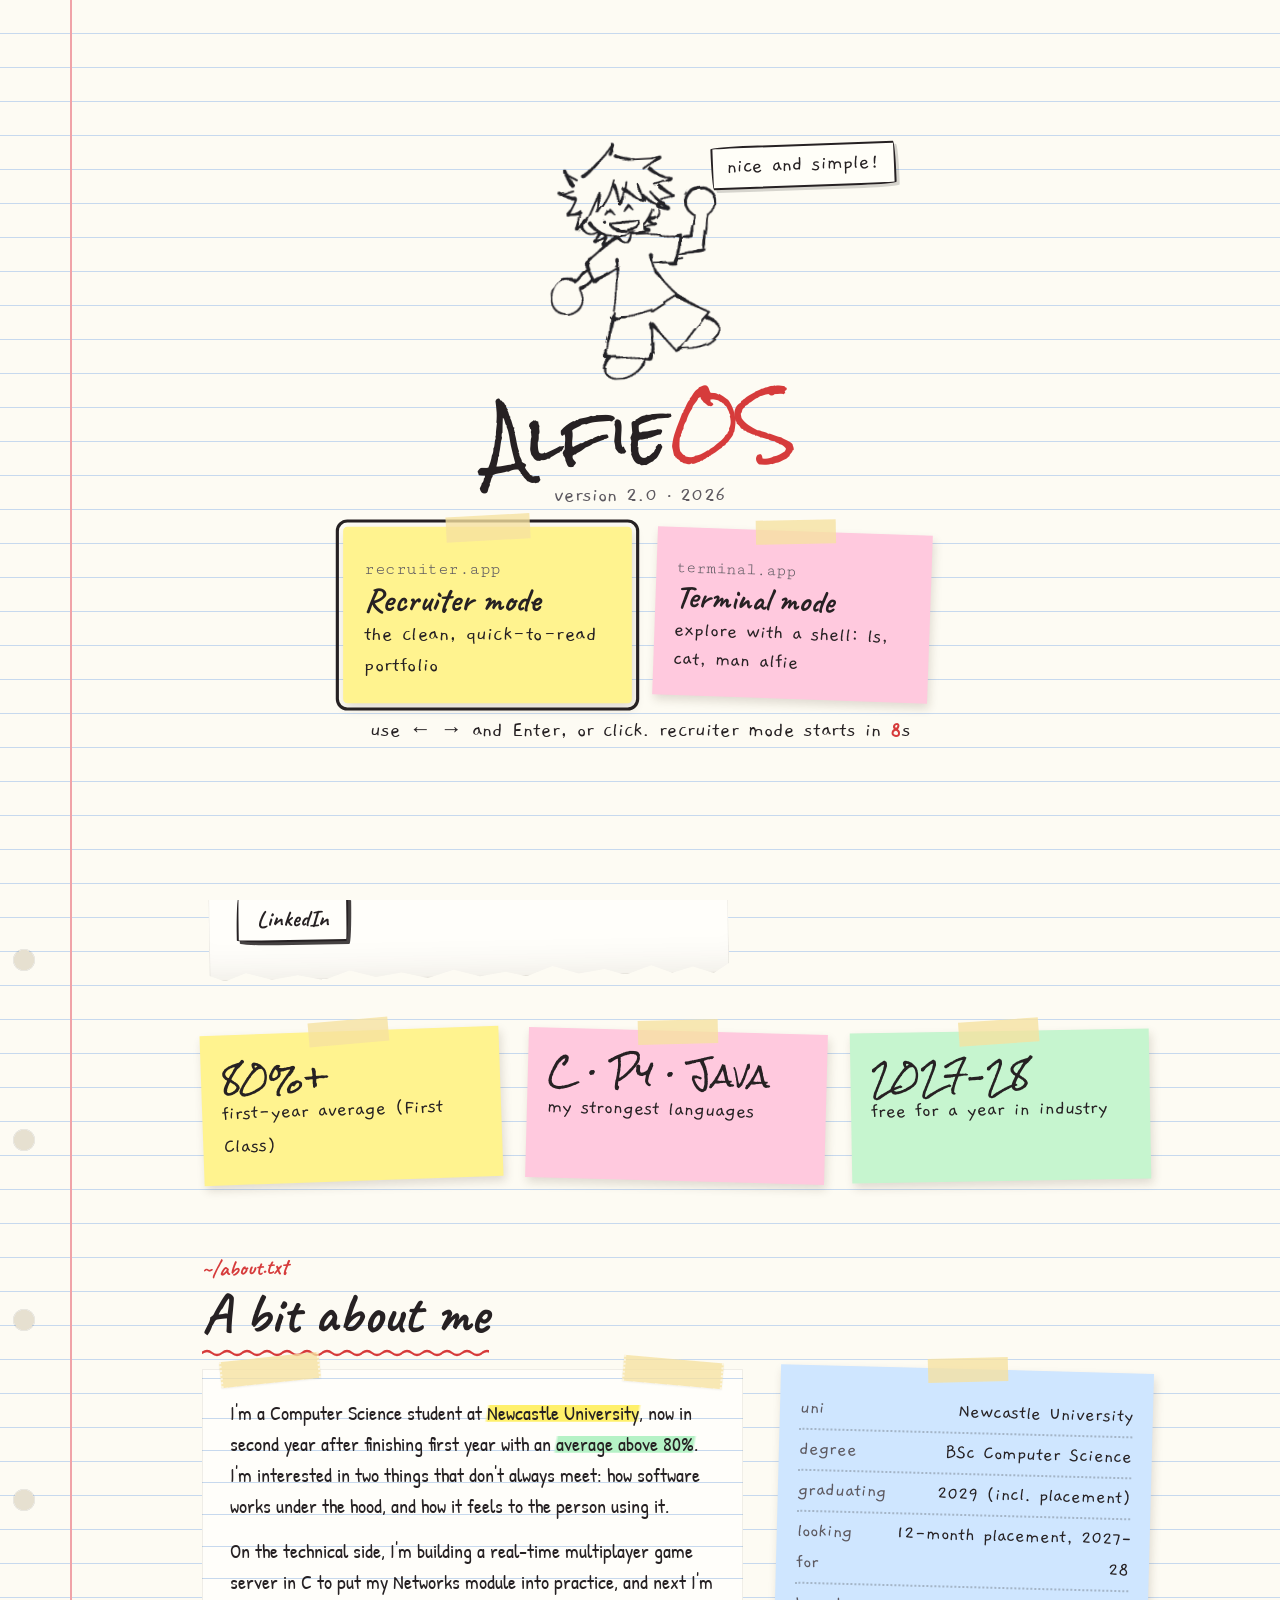
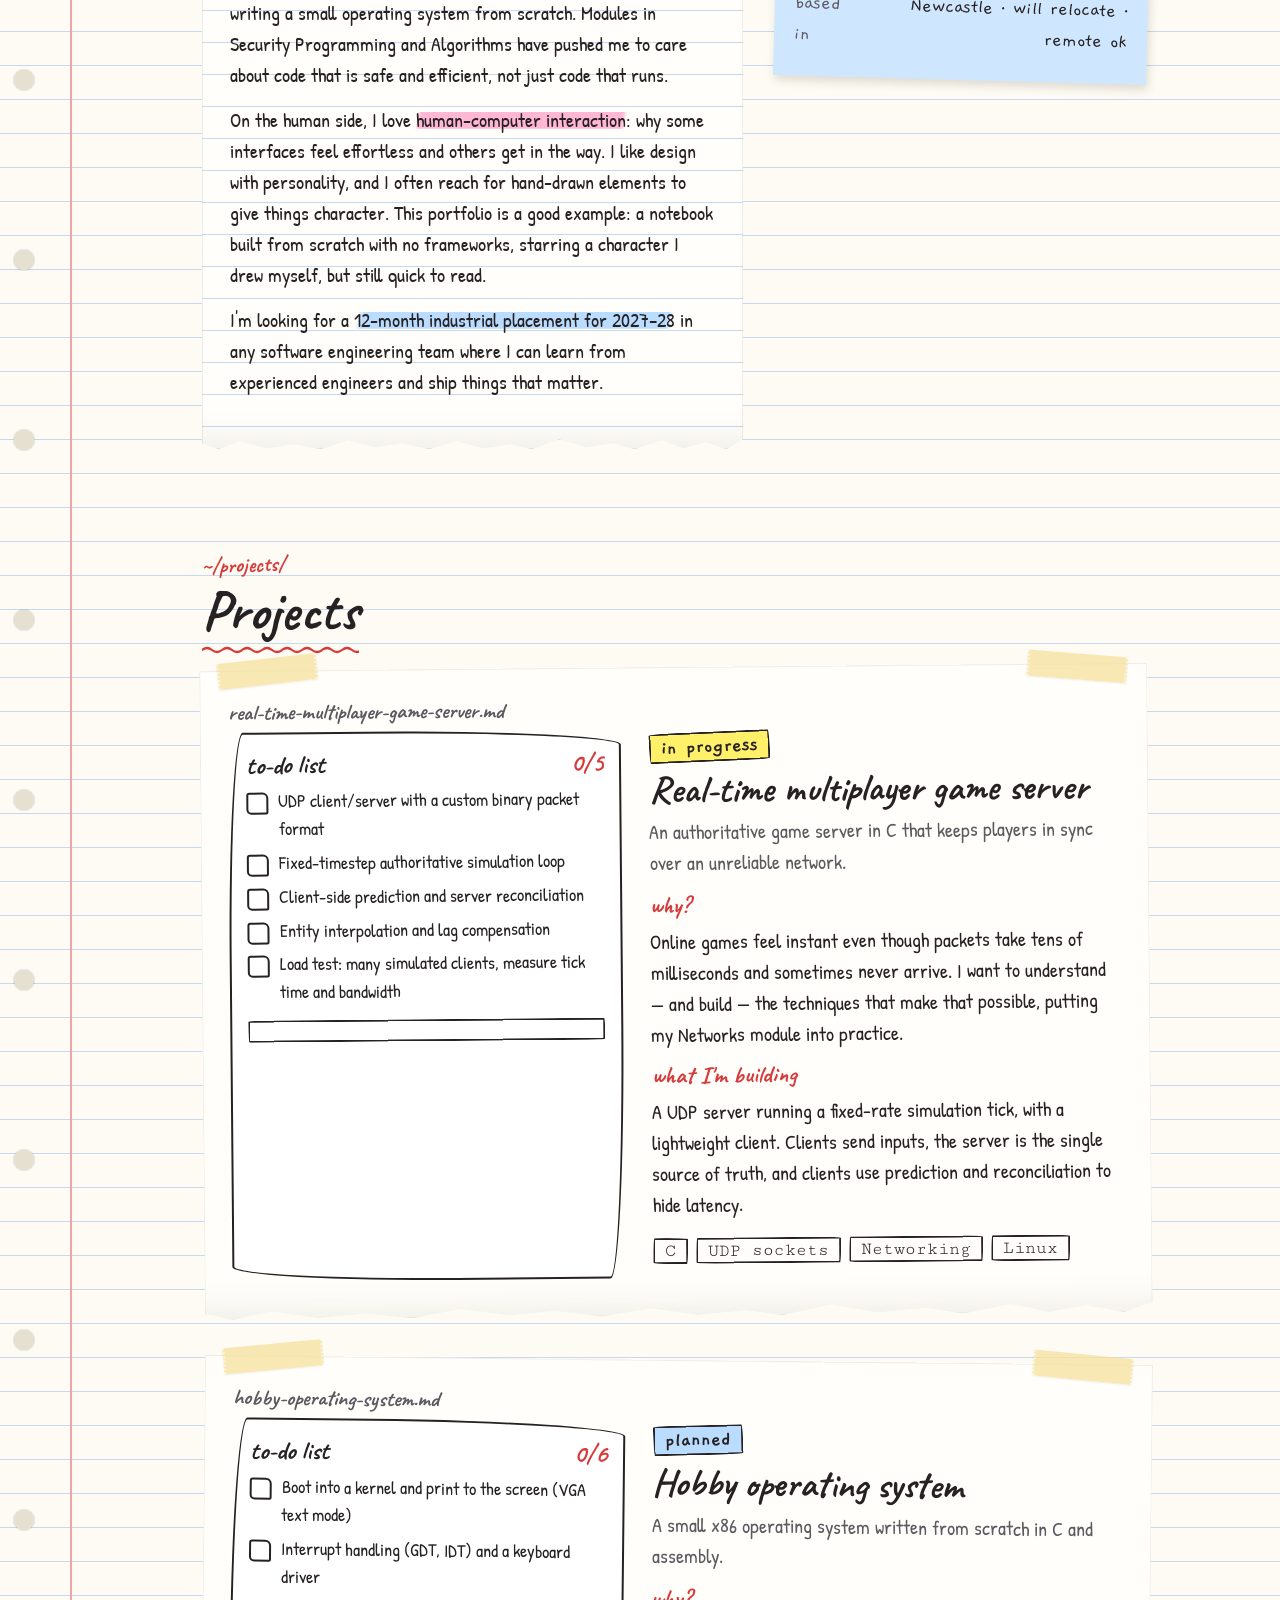
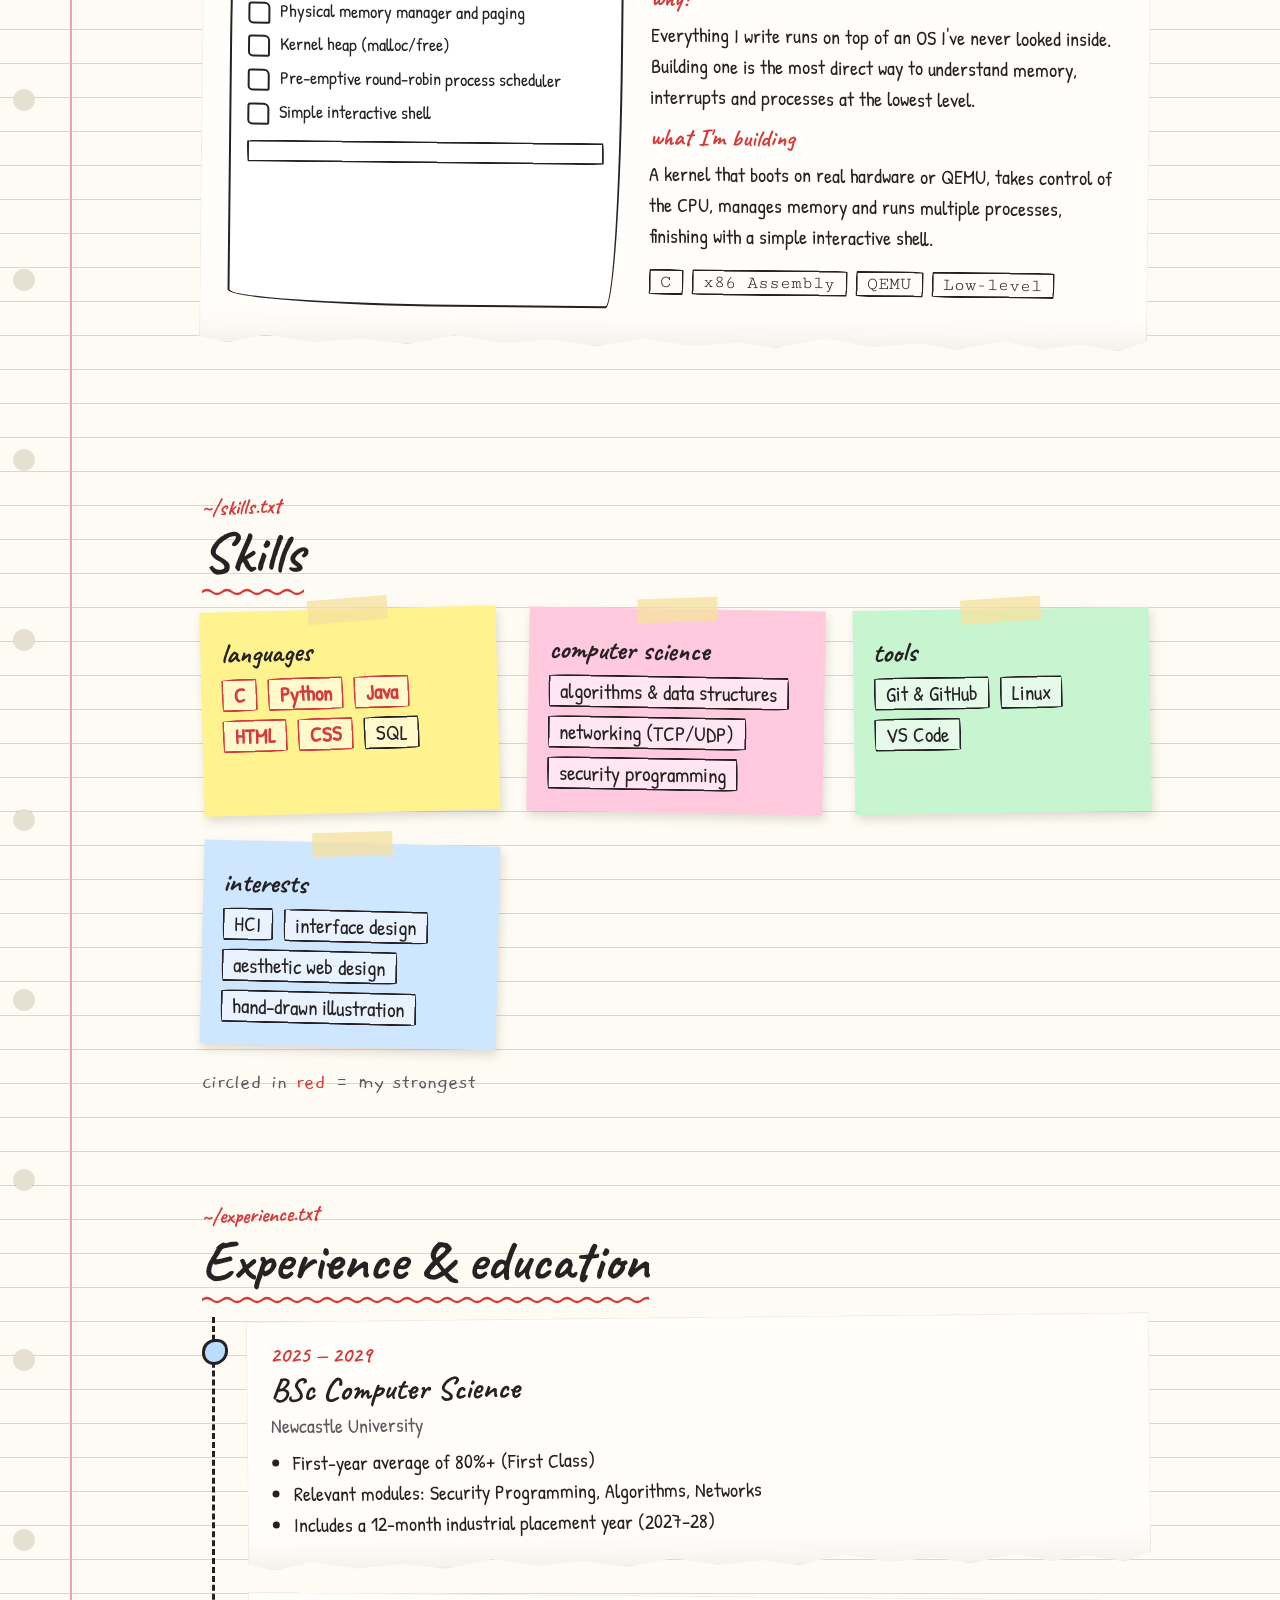
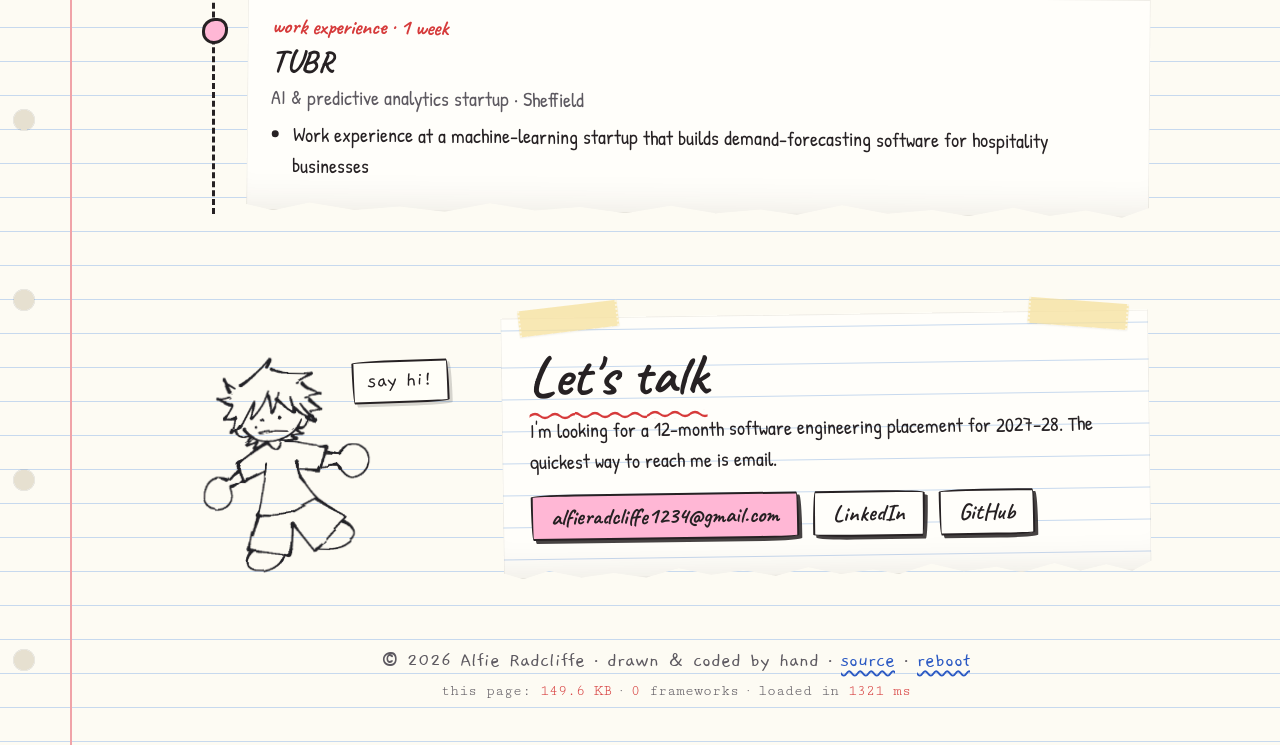
==== commit 108c61c6: "Rewrite intro and about text around HCI, design and hand-drawn interests Co-Authored-By: Claude Opus" ====
--- a/index.html
+++ b/index.html
@@ -4,7 +4,7 @@
 <meta charset="utf-8">
 <meta name="viewport" content="width=device-width, initial-scale=1">
 <title>Alfie Radcliffe — Software Engineer</title>
-<meta name="description" content="Alfie Radcliffe — Computer Science student at Newcastle University seeking a 12-month industrial placement (2027–28). Systems programming in C, Python and Java.">
+<meta name="description" content="Alfie Radcliffe — Computer Science student at Newcastle University seeking a 12-month industrial placement (2027–28). C, Python and Java, with a love of HCI and hand-drawn design.">
 <meta property="og:title" content="Alfie Radcliffe — Software Engineer">
 <meta property="og:description" content="Computer Science student at Newcastle University seeking a 12-month industrial placement for 2027–28.">
 <meta property="og:url" content="https://alfieradcliffe.github.io/">
@@ -95,7 +95,7 @@
 
   /* ---------- Skills ---------- */
   .skills { display: grid; grid-template-columns: repeat(auto-fit, minmax(250px, 1fr)); gap: 30px; }
-  .skills .sticky:nth-child(1) { transform: rotate(-1.5deg); } .skills .sticky:nth-child(2) { transform: rotate(1deg); } .skills .sticky:nth-child(3) { transform: rotate(-.8deg); }
+  .skills .sticky:nth-child(1) { transform: rotate(-1.5deg); } .skills .sticky:nth-child(2) { transform: rotate(1deg); } .skills .sticky:nth-child(3) { transform: rotate(-.8deg); } .skills .sticky:nth-child(4) { transform: rotate(1.4deg); }
   .skills h4 { font: 700 28px var(--hand); margin-bottom: 8px; }
   .chips { display: flex; flex-wrap: wrap; gap: 8px 10px; }
   .chip { font: 400 21px var(--print); padding: 0 10px; border: 2px solid var(--ink); border-radius: var(--wobbly); background: rgba(255,255,255,.55); }
@@ -147,11 +147,11 @@
   <div class="wrap">
     <div class="sheet taped">
       <div class="status">✎ open to a 2027–28 placement</div>
-      <h1>Hi, I'm <span class="name">Alfie.</span><br>I build <span class="hl">software close to the metal</span></h1>
+      <h1>Hi, I'm <span class="name">Alfie.</span><br>I make software that <span class="hl">works well</span> and <span class="hl pink">feels good to use</span></h1>
       <p class="lede">
-        Second-year Computer Science student at Newcastle University. I write C, Python and Java,
-        and I'm drawn to the systems underneath everything else: networks, operating systems and
-        code that has to be fast and correct.
+        Second-year Computer Science student at Newcastle University. I write C, Python and Java, and I care
+        about both sides of software: the systems underneath, and the people using it. I'm into HCI, thoughtful
+        interface design and anything with a hand-made feel (the little guy on this page is my own drawing).
       </p>
       <div class="btns">
         <a class="btn blue" href="#projects">see my projects →</a>
@@ -190,15 +190,19 @@
       <div class="sheet lined taped">
         <p>
           I'm a Computer Science student at <span class="hl">Newcastle University</span>, now in second year after
-          finishing first year with an <span class="hl green">average above 80%</span>. What keeps me interested is understanding
-          how things actually work: not just using a library, but knowing what it's doing to the network, the
-          memory and the CPU.
+          finishing first year with an <span class="hl green">average above 80%</span>. I'm interested in two things that
+          don't always meet: how software works under the hood, and how it feels to the person using it.
         </p>
         <p>
-          That's why my projects lean towards <span class="hl pink">systems programming</span>. I'm building a real-time
-          multiplayer game server in C to put my Networks module into practice, and next I'm writing a
-          small operating system from scratch. Modules in Security Programming and Algorithms have pushed me
-          to care about code that is safe and efficient, not just code that runs.
+          On the technical side, I'm building a real-time multiplayer game server in C to put my Networks module
+          into practice, and next I'm writing a small operating system from scratch. Modules in Security Programming
+          and Algorithms have pushed me to care about code that is safe and efficient, not just code that runs.
+        </p>
+        <p>
+          On the human side, I love <span class="hl pink">human-computer interaction</span>: why some interfaces feel effortless
+          and others get in the way. I like design with personality, and I often reach for hand-drawn elements to give
+          things character. This portfolio is a good example: a notebook built from scratch with no frameworks, starring
+          a character I drew myself, but still quick to read.
         </p>
         <p>
           I'm looking for a <span class="hl blue">12-month industrial placement for 2027–28</span> in any software
@@ -252,6 +256,13 @@
         <h4>tools</h4>
         <div class="chips">
           <span class="chip">Git &amp; GitHub</span><span class="chip">Linux</span><span class="chip">VS Code</span>
+        </div>
+      </div>
+      <div class="sticky blue">
+        <h4>interests</h4>
+        <div class="chips">
+          <span class="chip">HCI</span><span class="chip">interface design</span>
+          <span class="chip">aesthetic web design</span><span class="chip">hand-drawn illustration</span>
         </div>
       </div>
     </div>
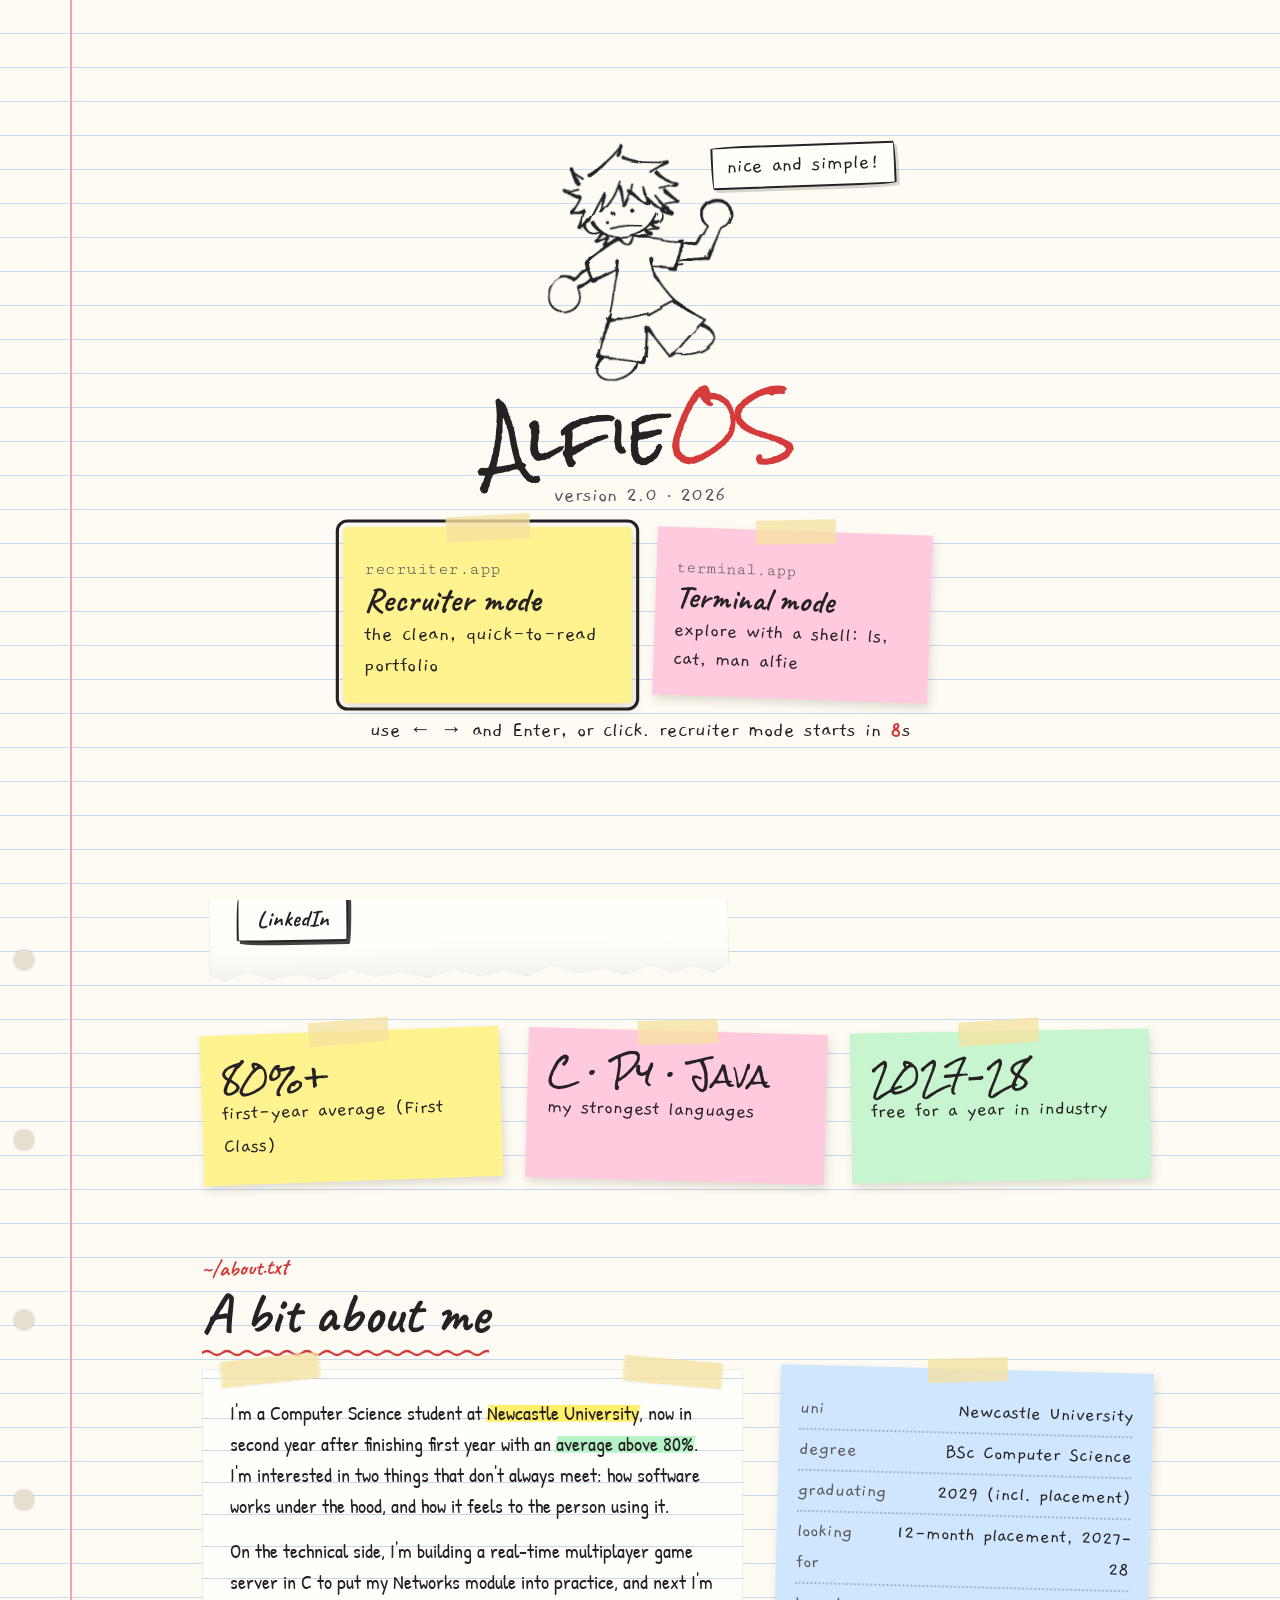
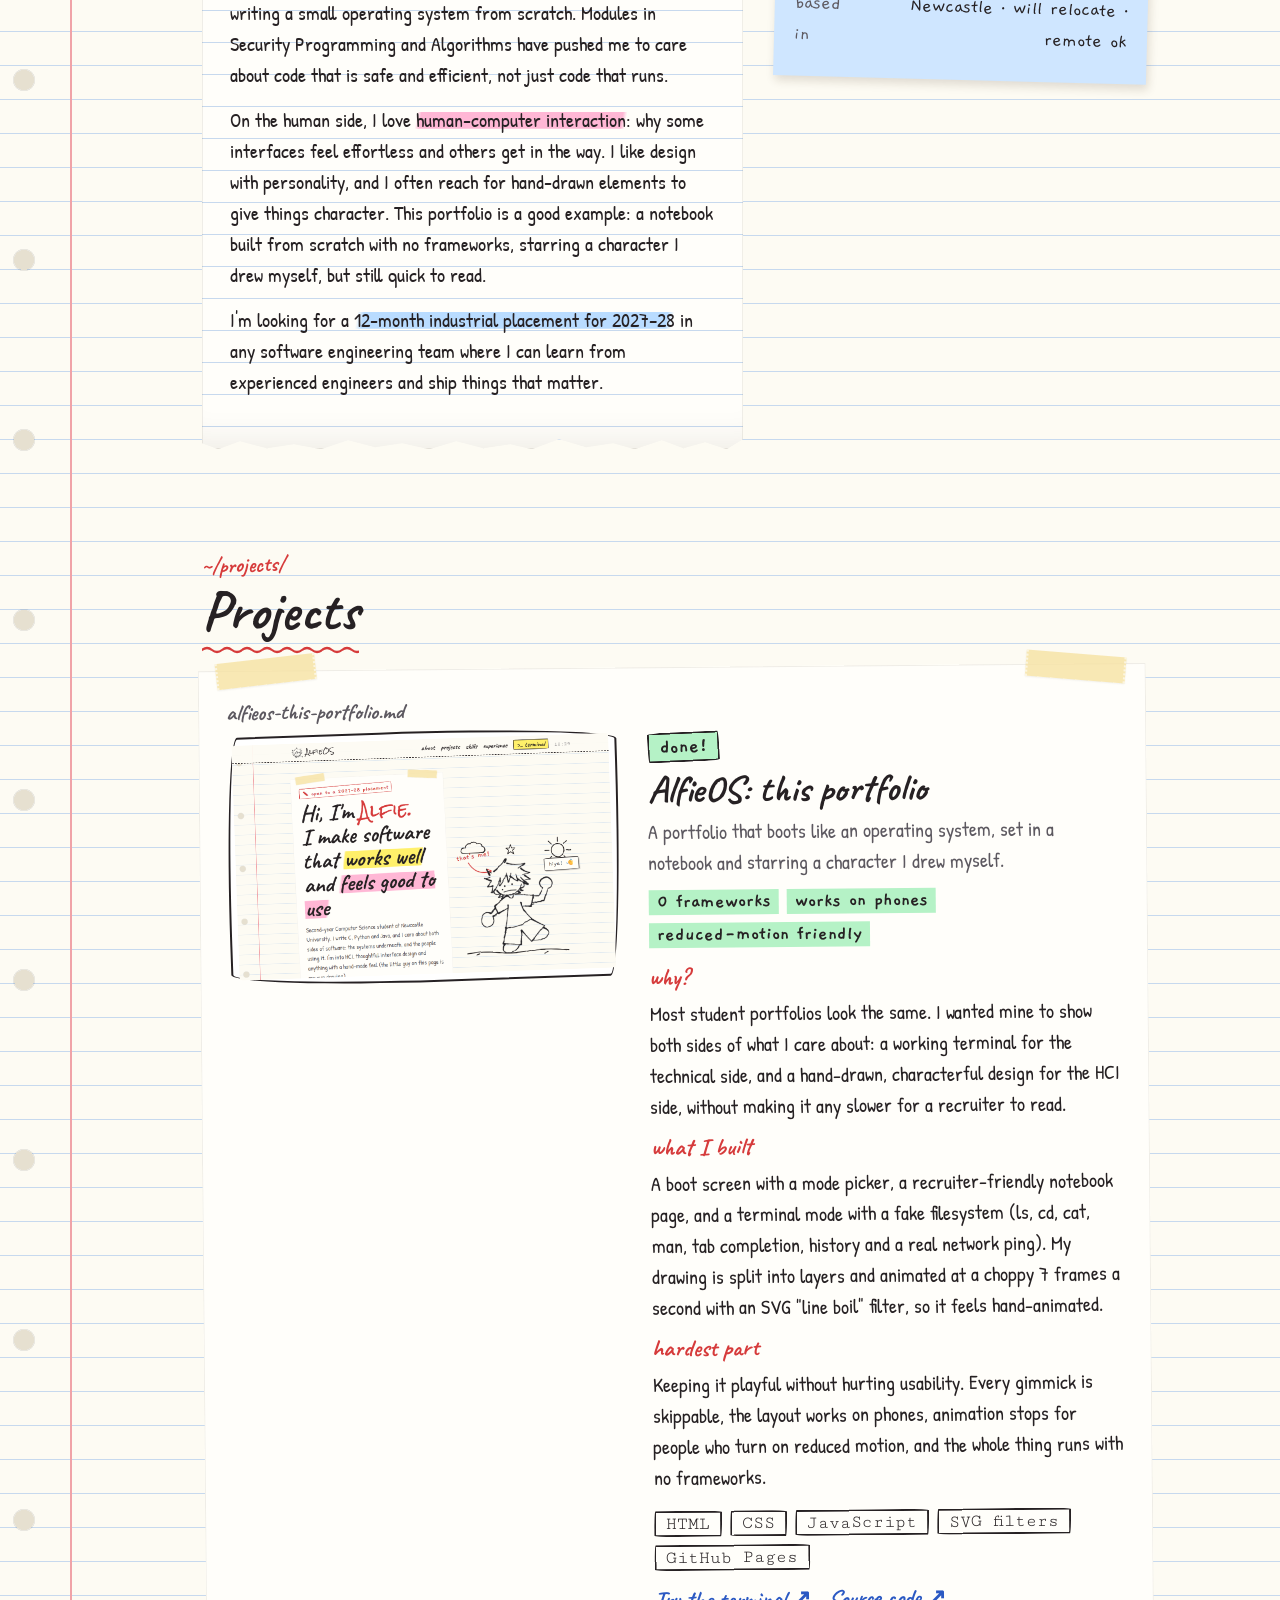
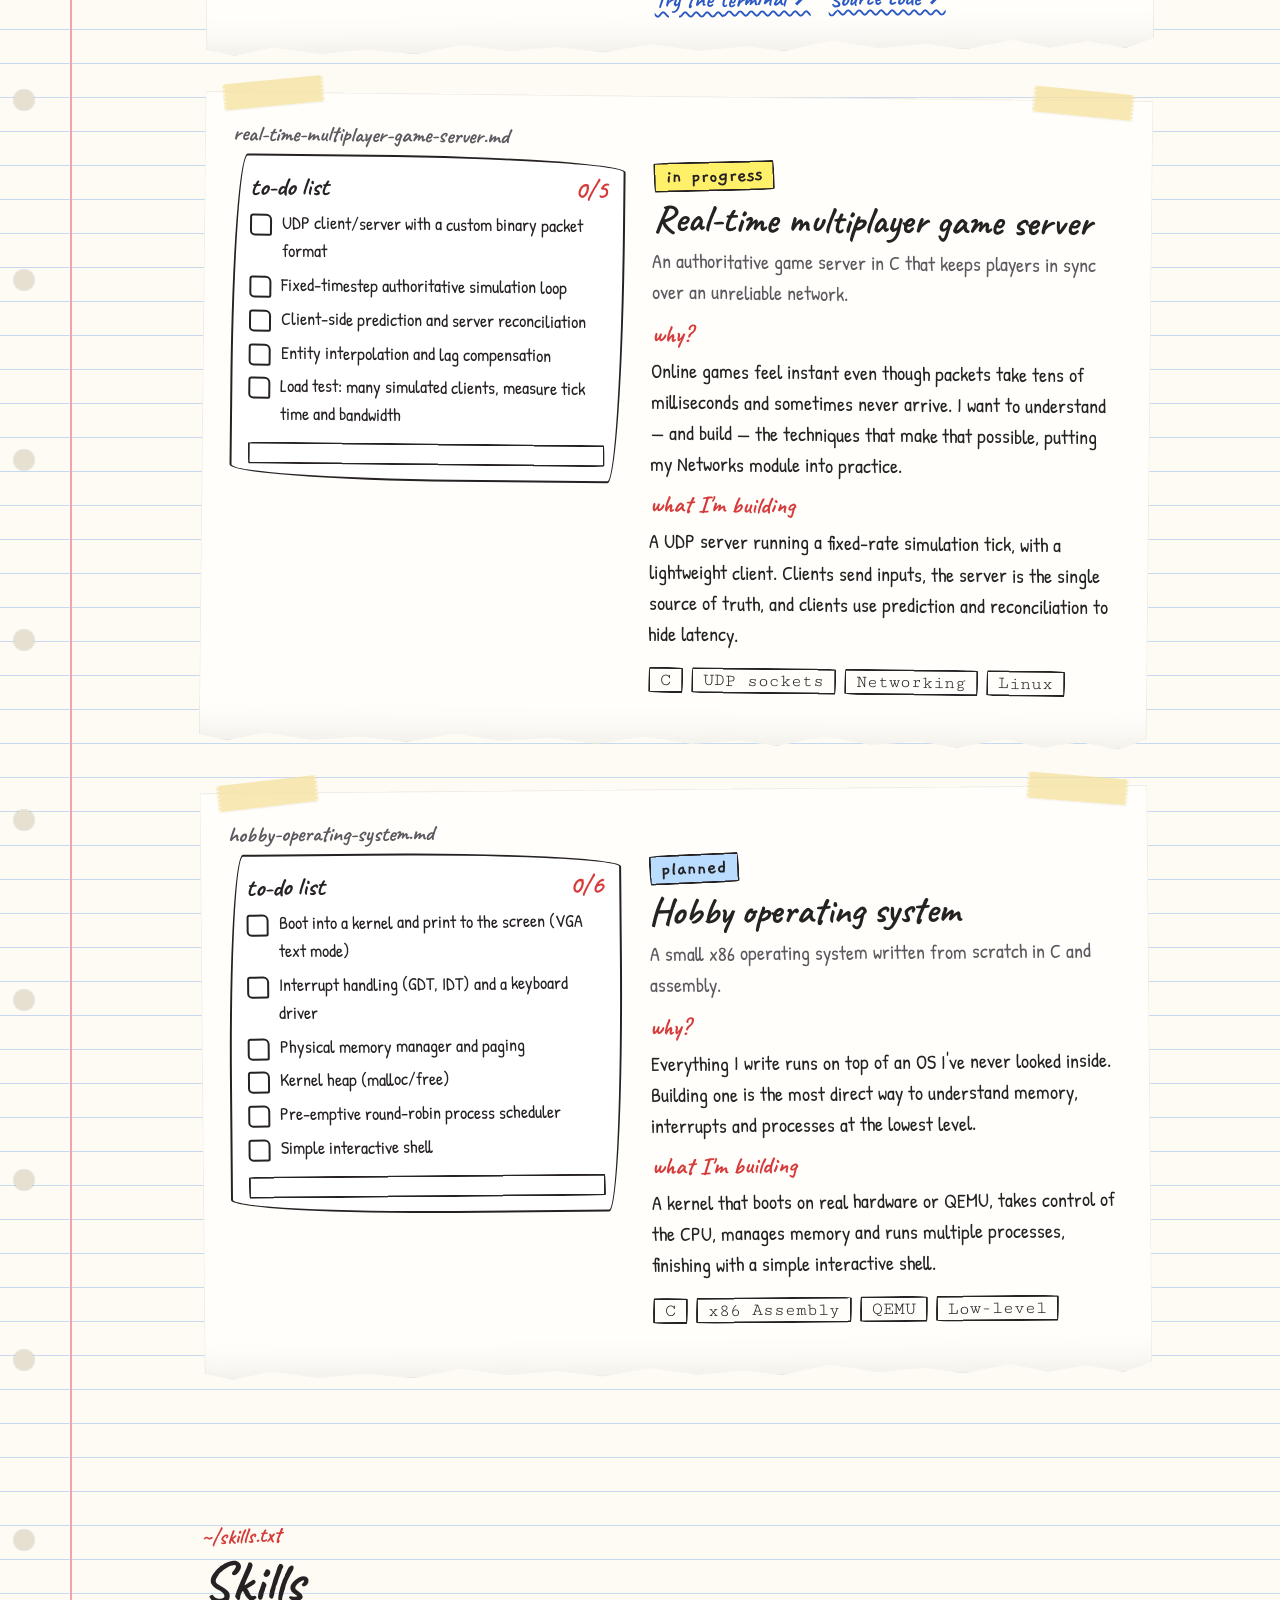
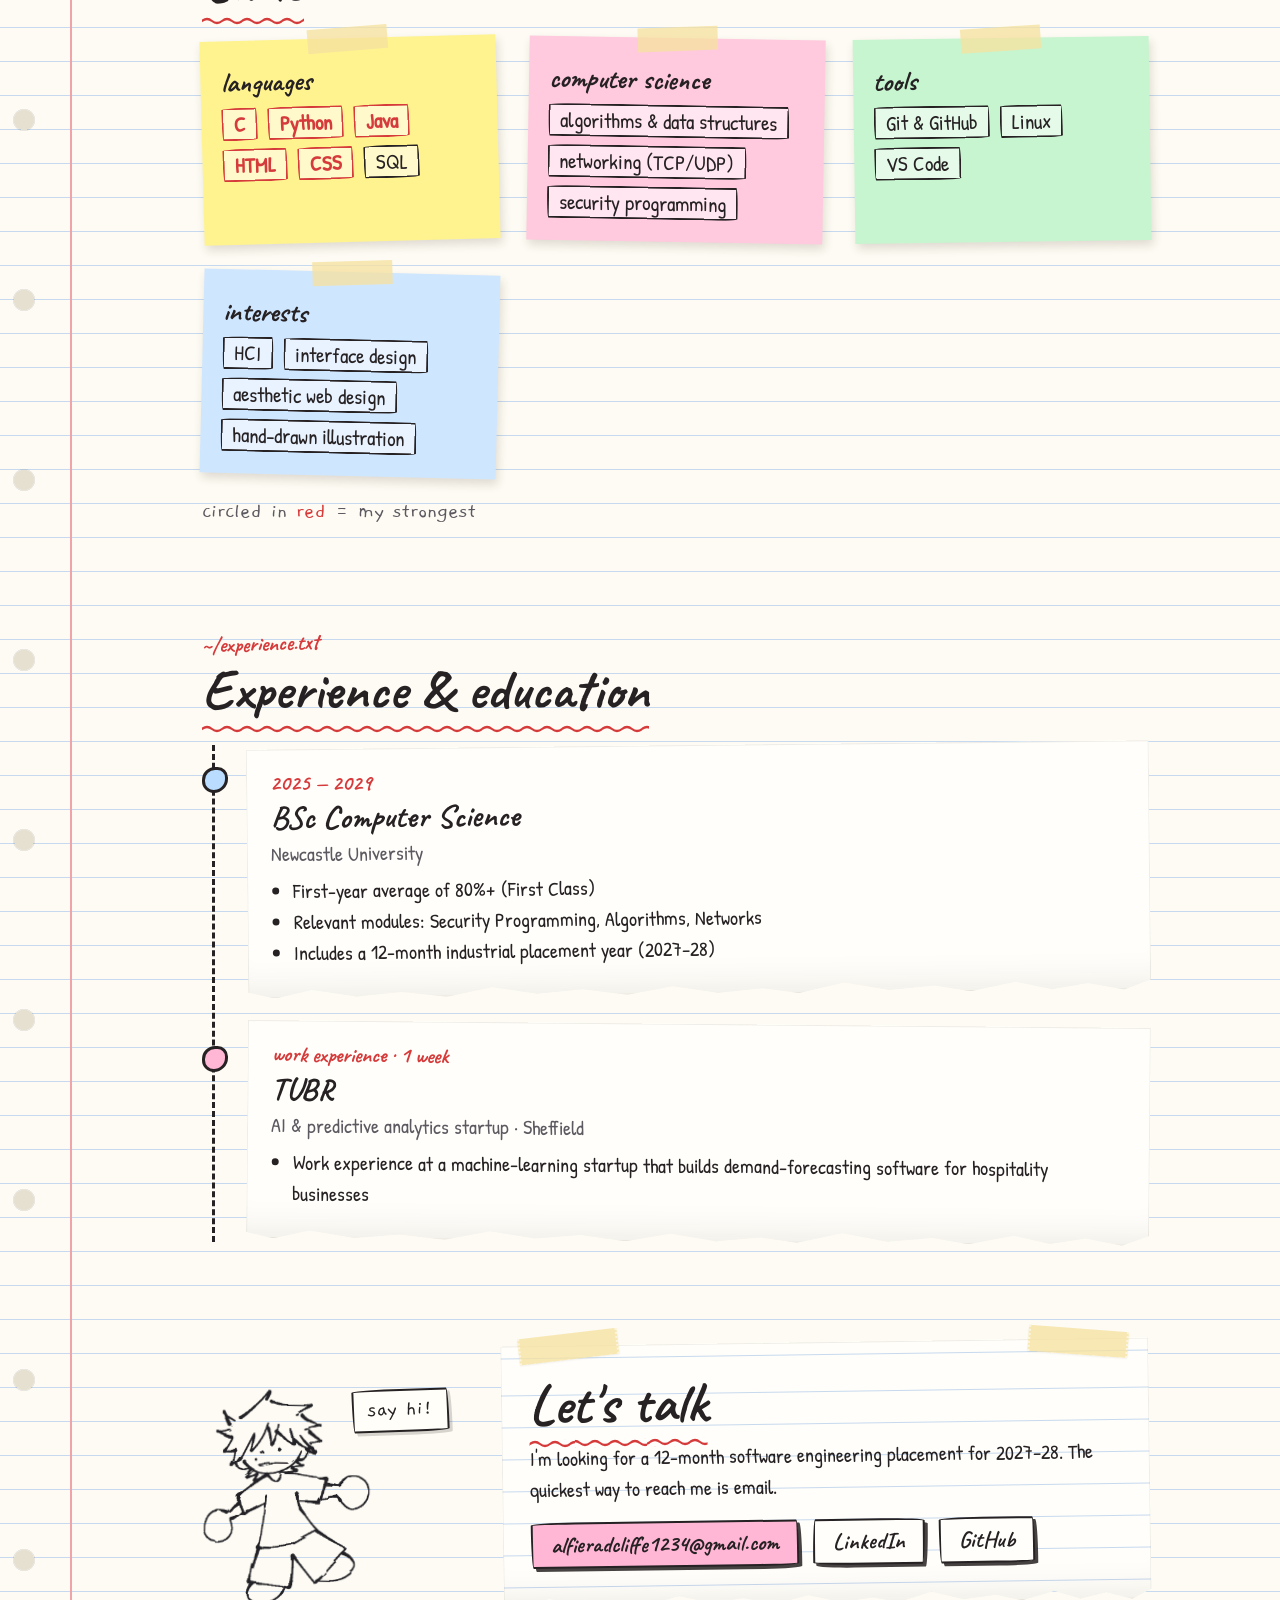
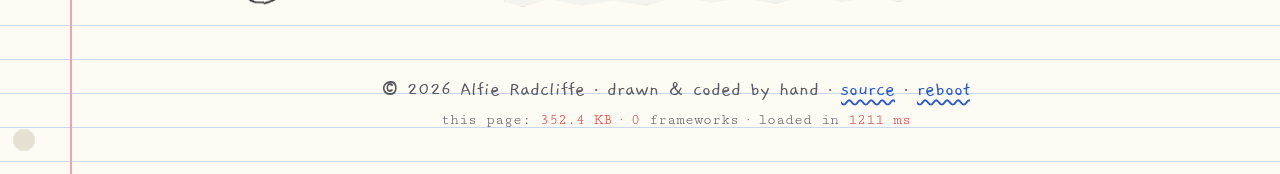
==== commit 58589357: "Add AlfieOS portfolio as a completed featured project Co-Authored-By: Claude Opus 5.5 <noreply@anthr" ====
--- a/index.html
+++ b/index.html
@@ -71,7 +71,8 @@
   .project:nth-child(even) { transform: rotate(.6deg); } .project:nth-child(odd) { transform: rotate(-.5deg); }
   .project .inner { display: grid; grid-template-columns: 1fr 1.2fr; gap: 28px; }
   @media (max-width: 880px) { .project .inner { grid-template-columns: 1fr; } }
-  .media { border: 2.5px solid var(--ink); border-radius: var(--wobbly-2); padding: 14px 16px; min-height: 200px; background: #fff; }
+  .media { align-self: start; border: 2.5px solid var(--ink); border-radius: var(--wobbly-2); padding: 14px 16px; min-height: 200px; background: #fff; }
+  .media:has(img), .media:has(video) { padding: 6px; min-height: 0; transform: rotate(-1.5deg); }
   .media img, .media video { width: 100%; display: block; border-radius: 4px; }
   .media h4 { font: 700 26px var(--hand); display: flex; justify-content: space-between; margin-bottom: 6px; }
   .media .checklist { font-size: 18px; }
@@ -405,7 +406,7 @@
 
   function featured(p) {
     const dl = el("dl");
-    [["why?", p.problem], ["what I'm building", p.built], ["hardest part", p.hardest]].forEach(([k, v]) => {
+    [["why?", p.problem], [p.status === "complete" ? "what I built" : "what I'm building", p.built], ["hardest part", p.hardest]].forEach(([k, v]) => {
       if (has(v)) dl.append(el("dt", {}, k), el("dd", {}, v));
     });
     return el("article", { class: "sheet taped project" },
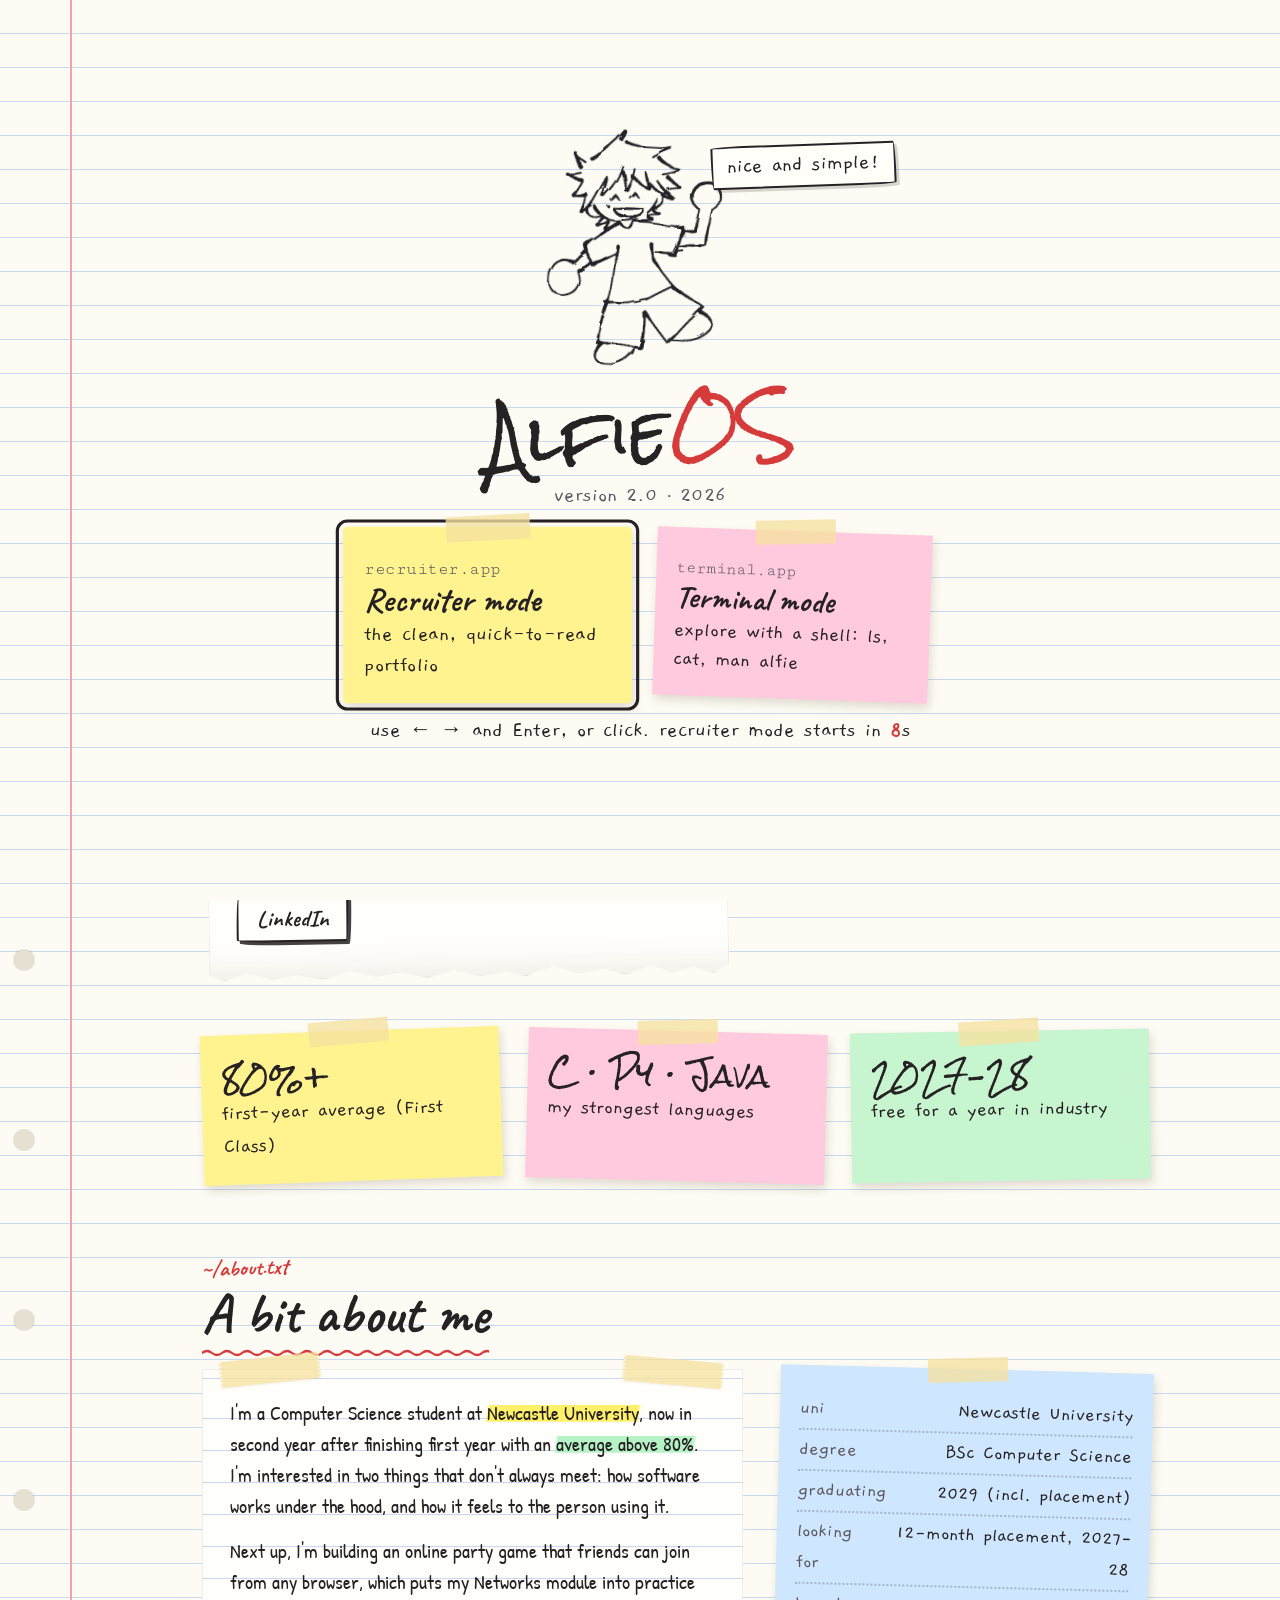
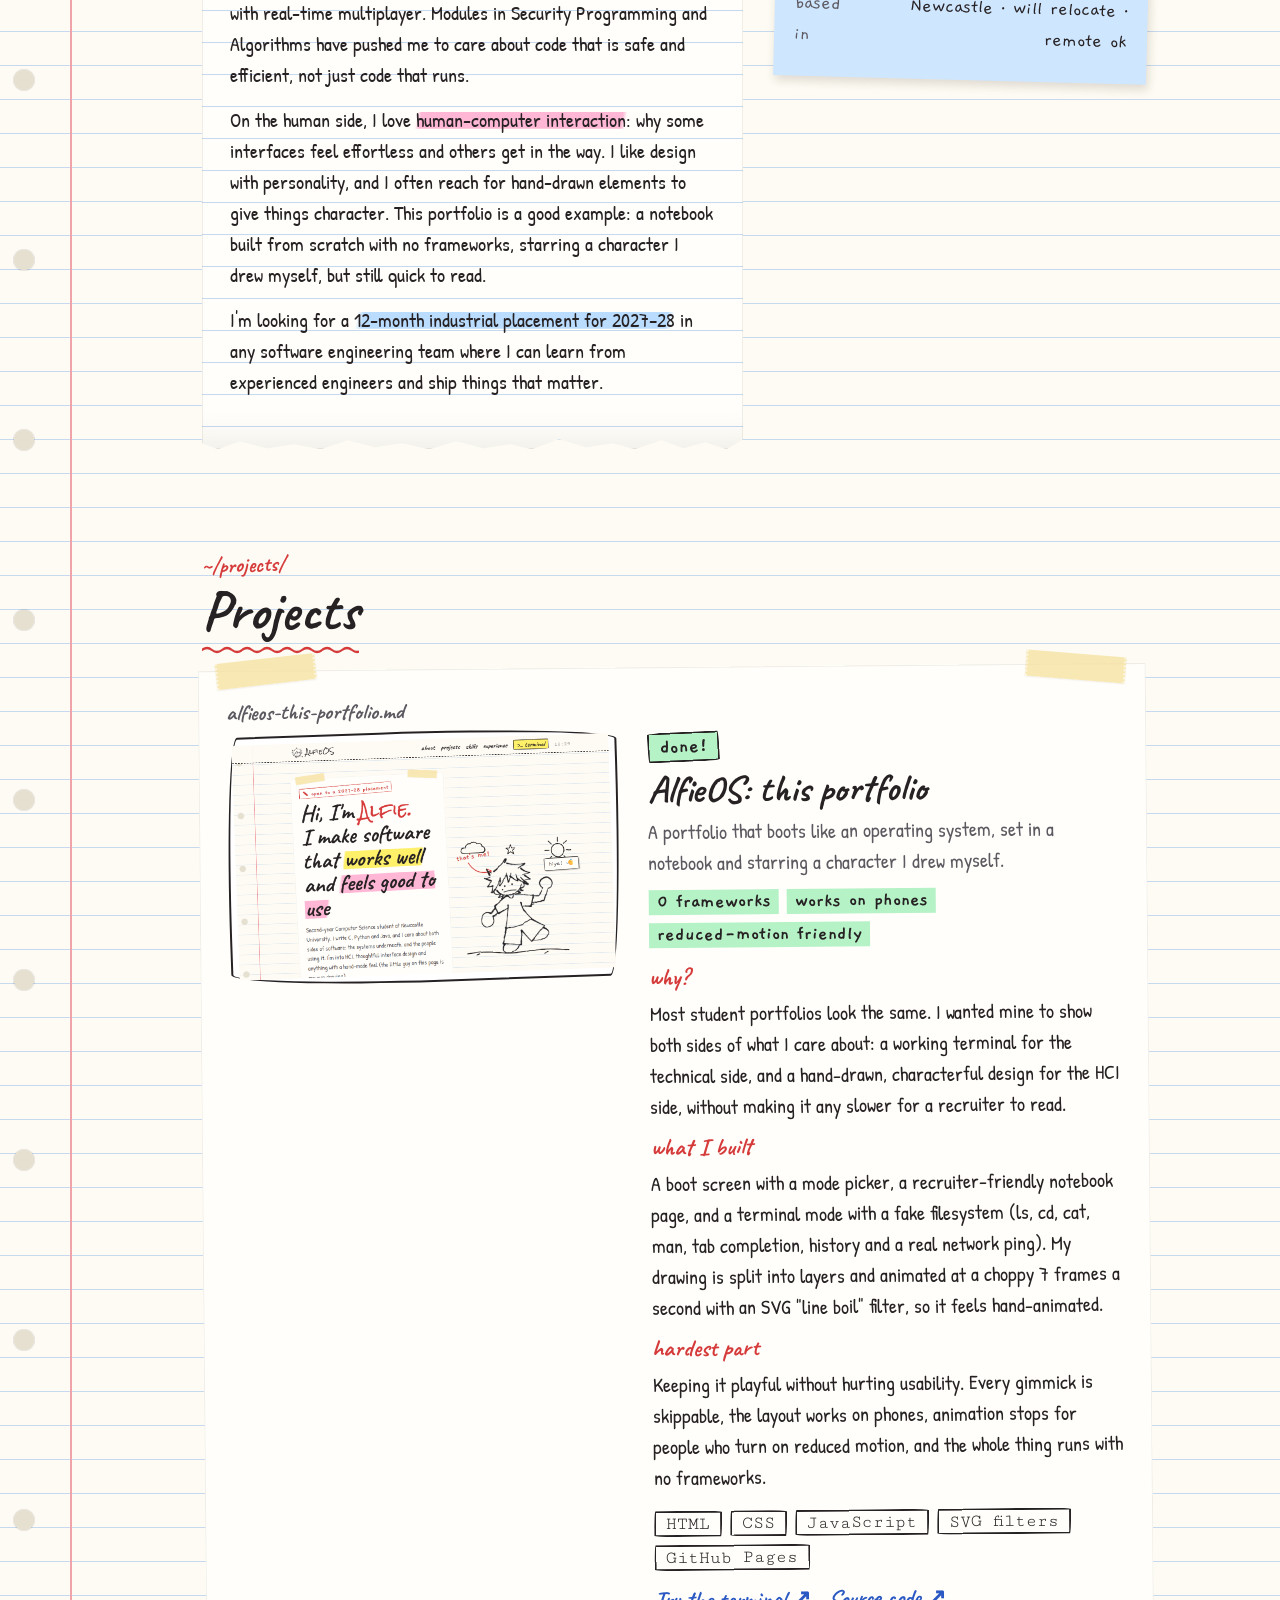
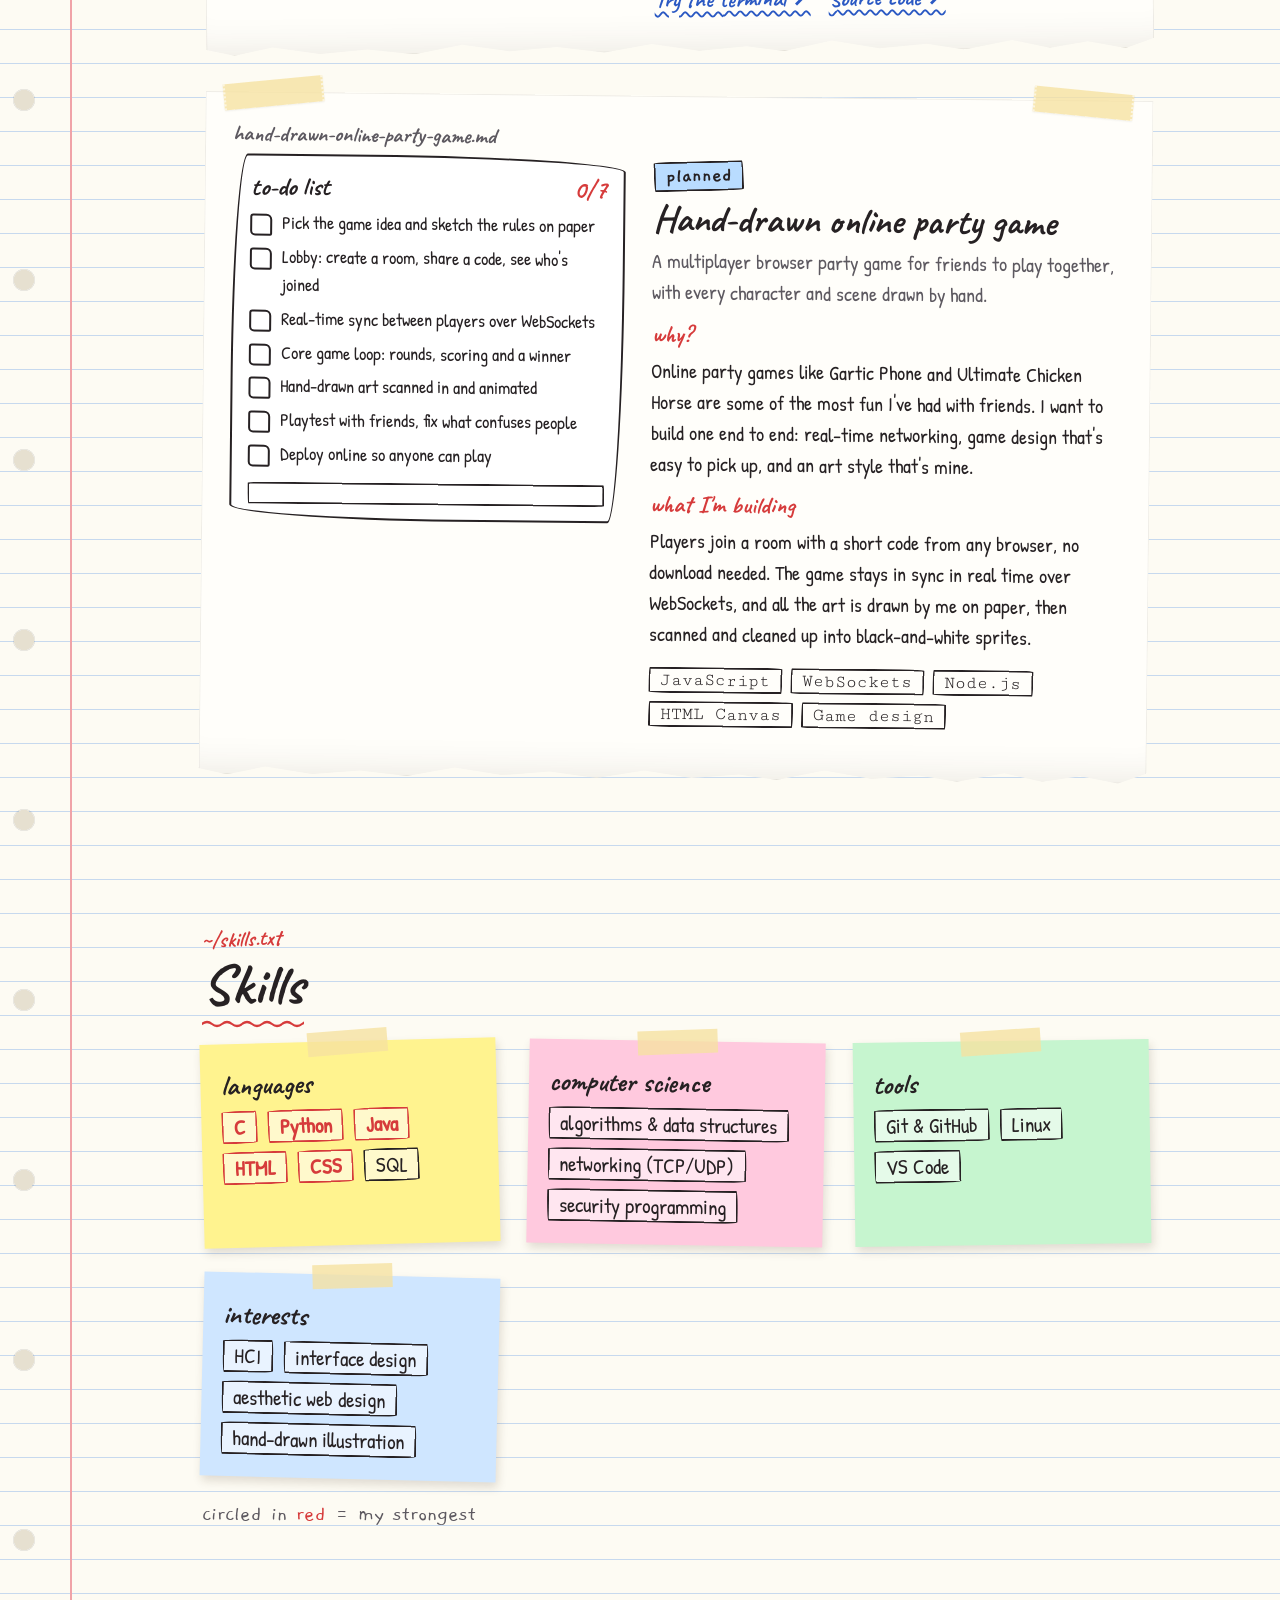
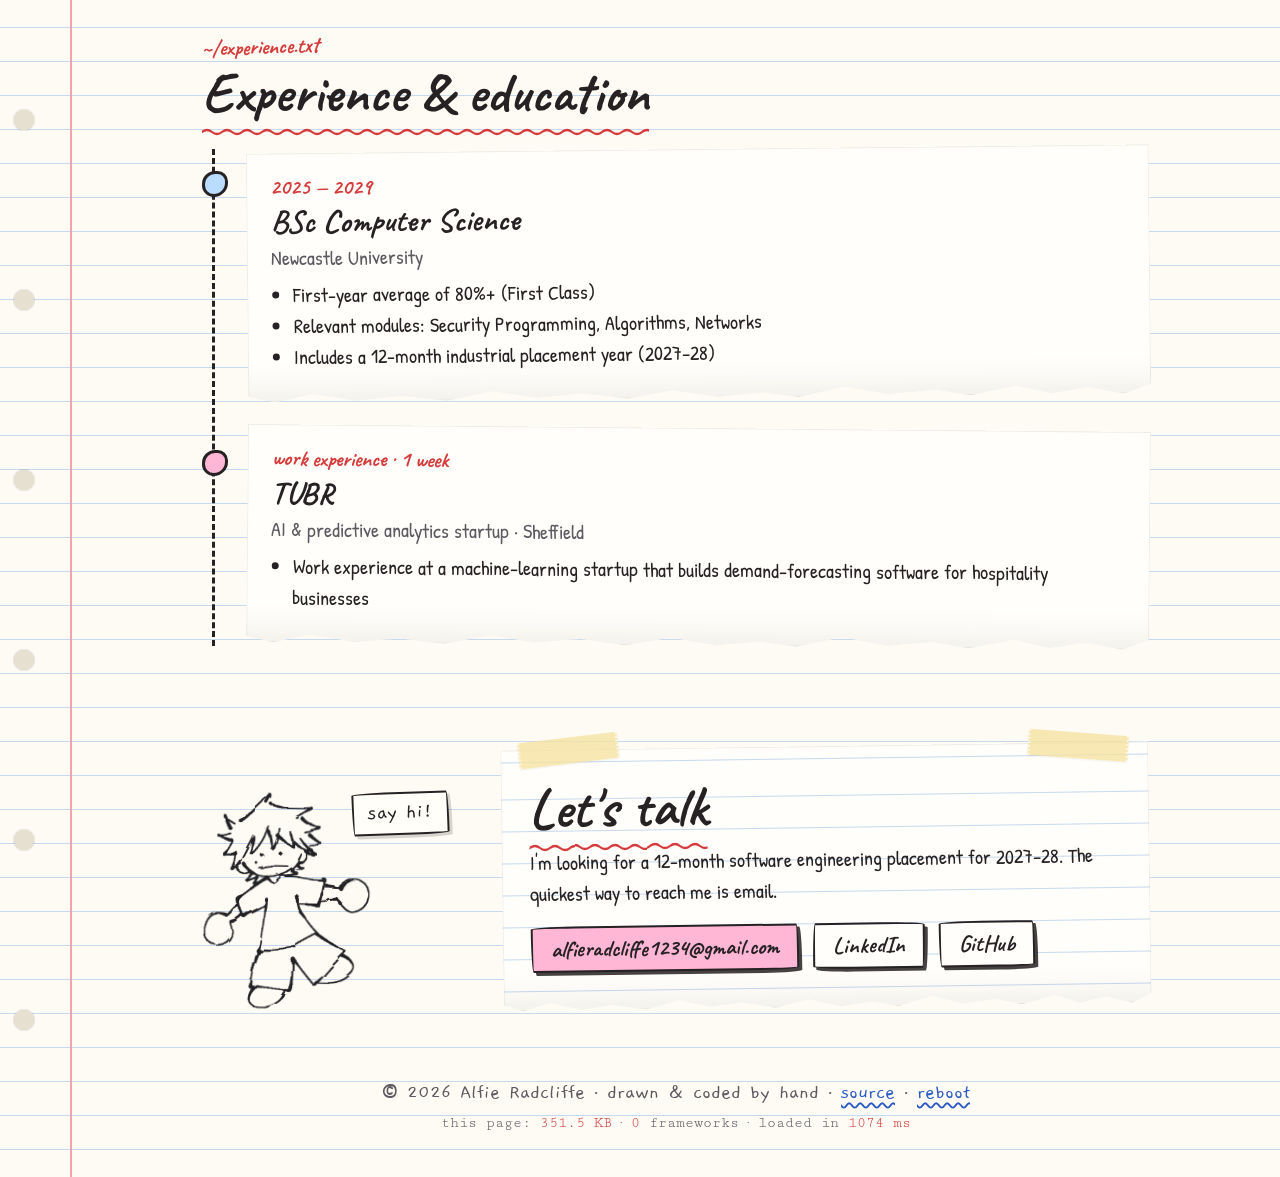
==== commit a82be062: "Replace unstarted C projects with the hand-drawn online party game Co-Authored-By: Claude Opus 5.5 <" ====
--- a/index.html
+++ b/index.html
@@ -195,9 +195,9 @@
           don't always meet: how software works under the hood, and how it feels to the person using it.
         </p>
         <p>
-          On the technical side, I'm building a real-time multiplayer game server in C to put my Networks module
-          into practice, and next I'm writing a small operating system from scratch. Modules in Security Programming
-          and Algorithms have pushed me to care about code that is safe and efficient, not just code that runs.
+          Next up, I'm building an online party game that friends can join from any browser, which puts my Networks
+          module into practice with real-time multiplayer. Modules in Security Programming and Algorithms have pushed
+          me to care about code that is safe and efficient, not just code that runs.
         </p>
         <p>
           On the human side, I love <span class="hl pink">human-computer interaction</span>: why some interfaces feel effortless
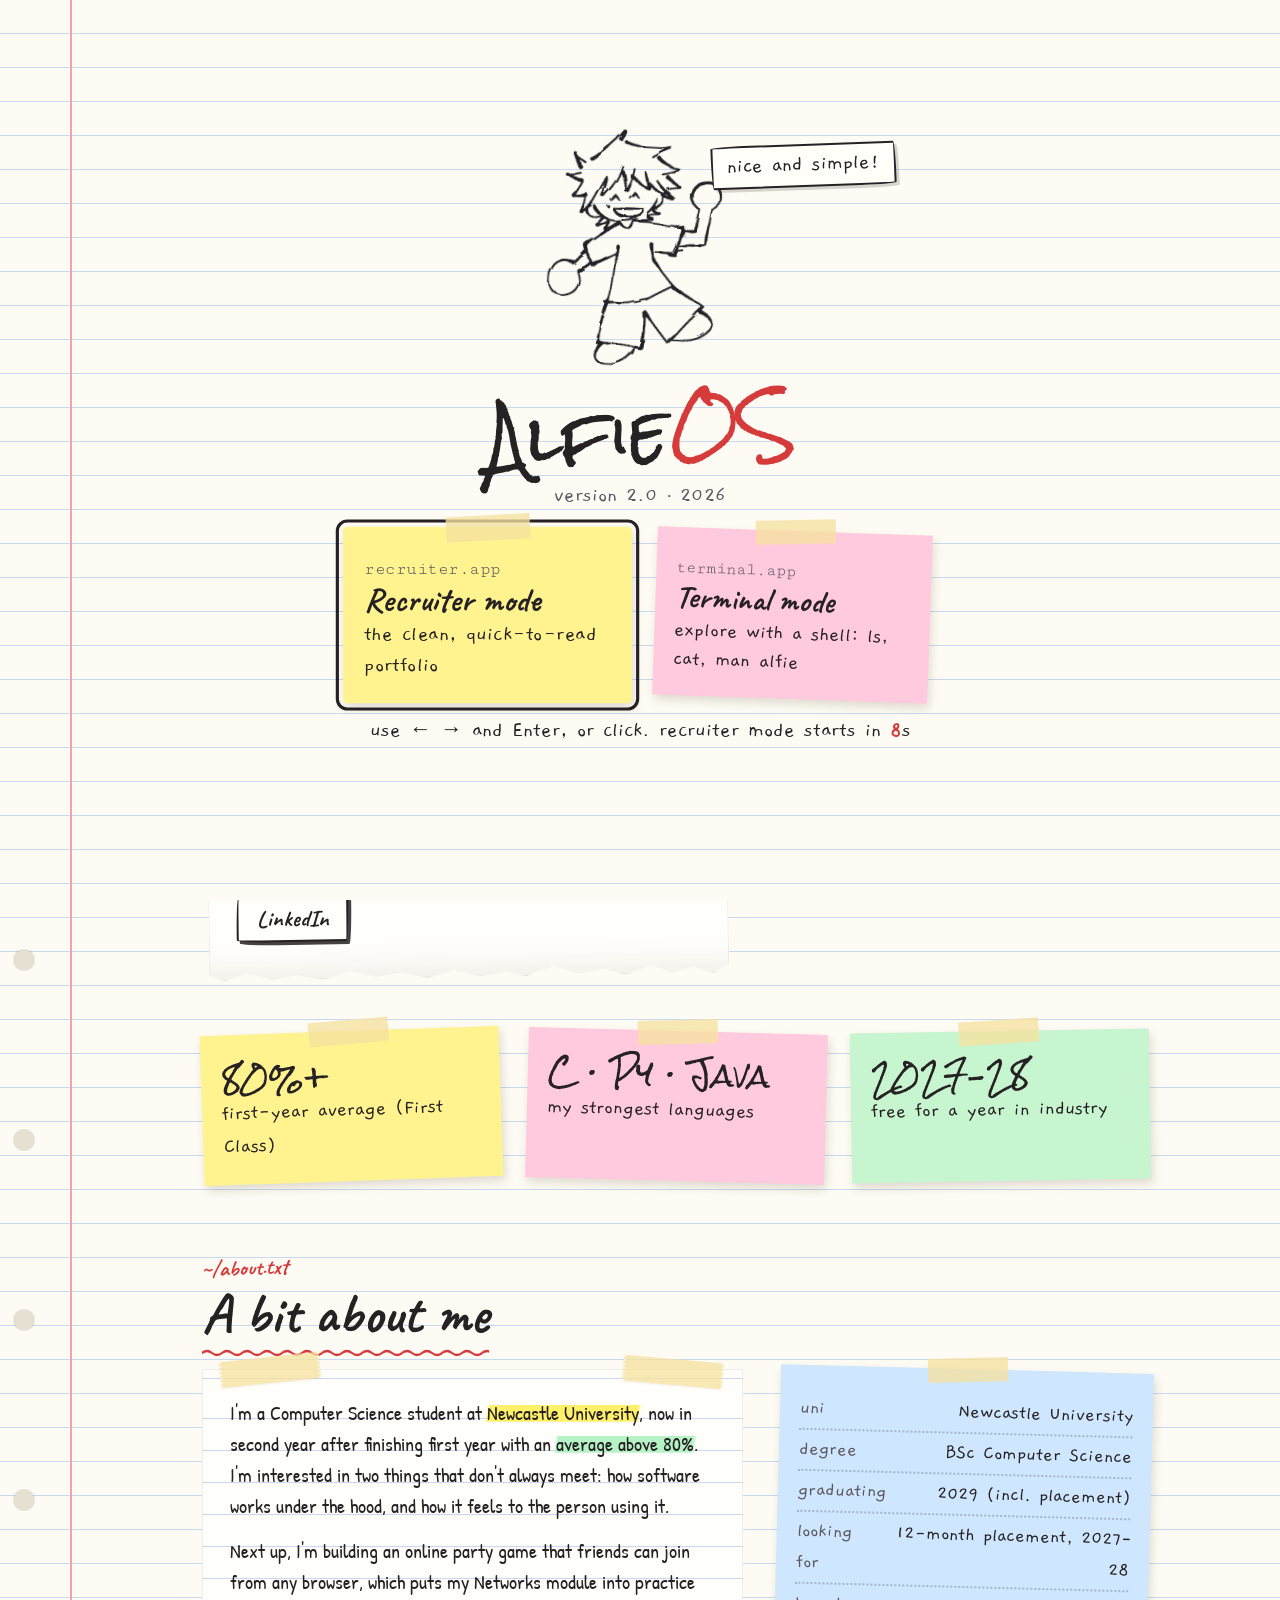
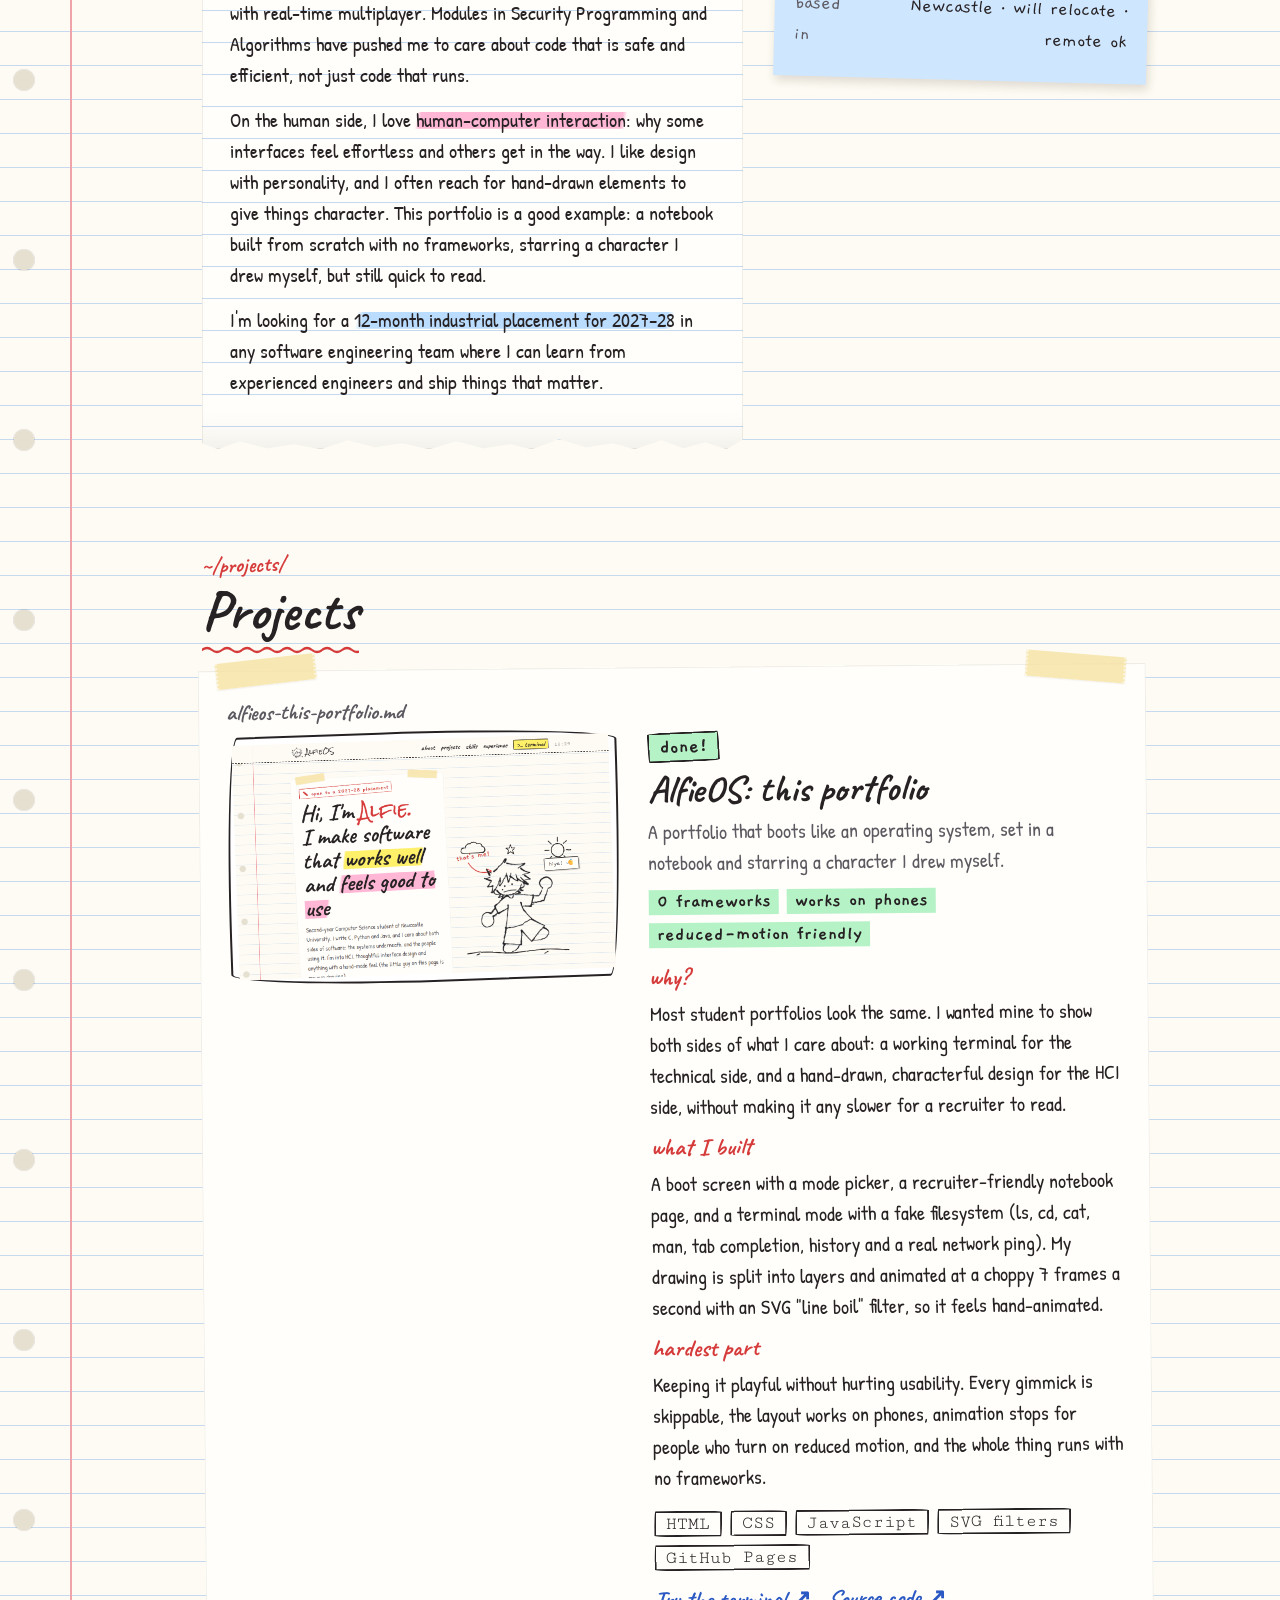
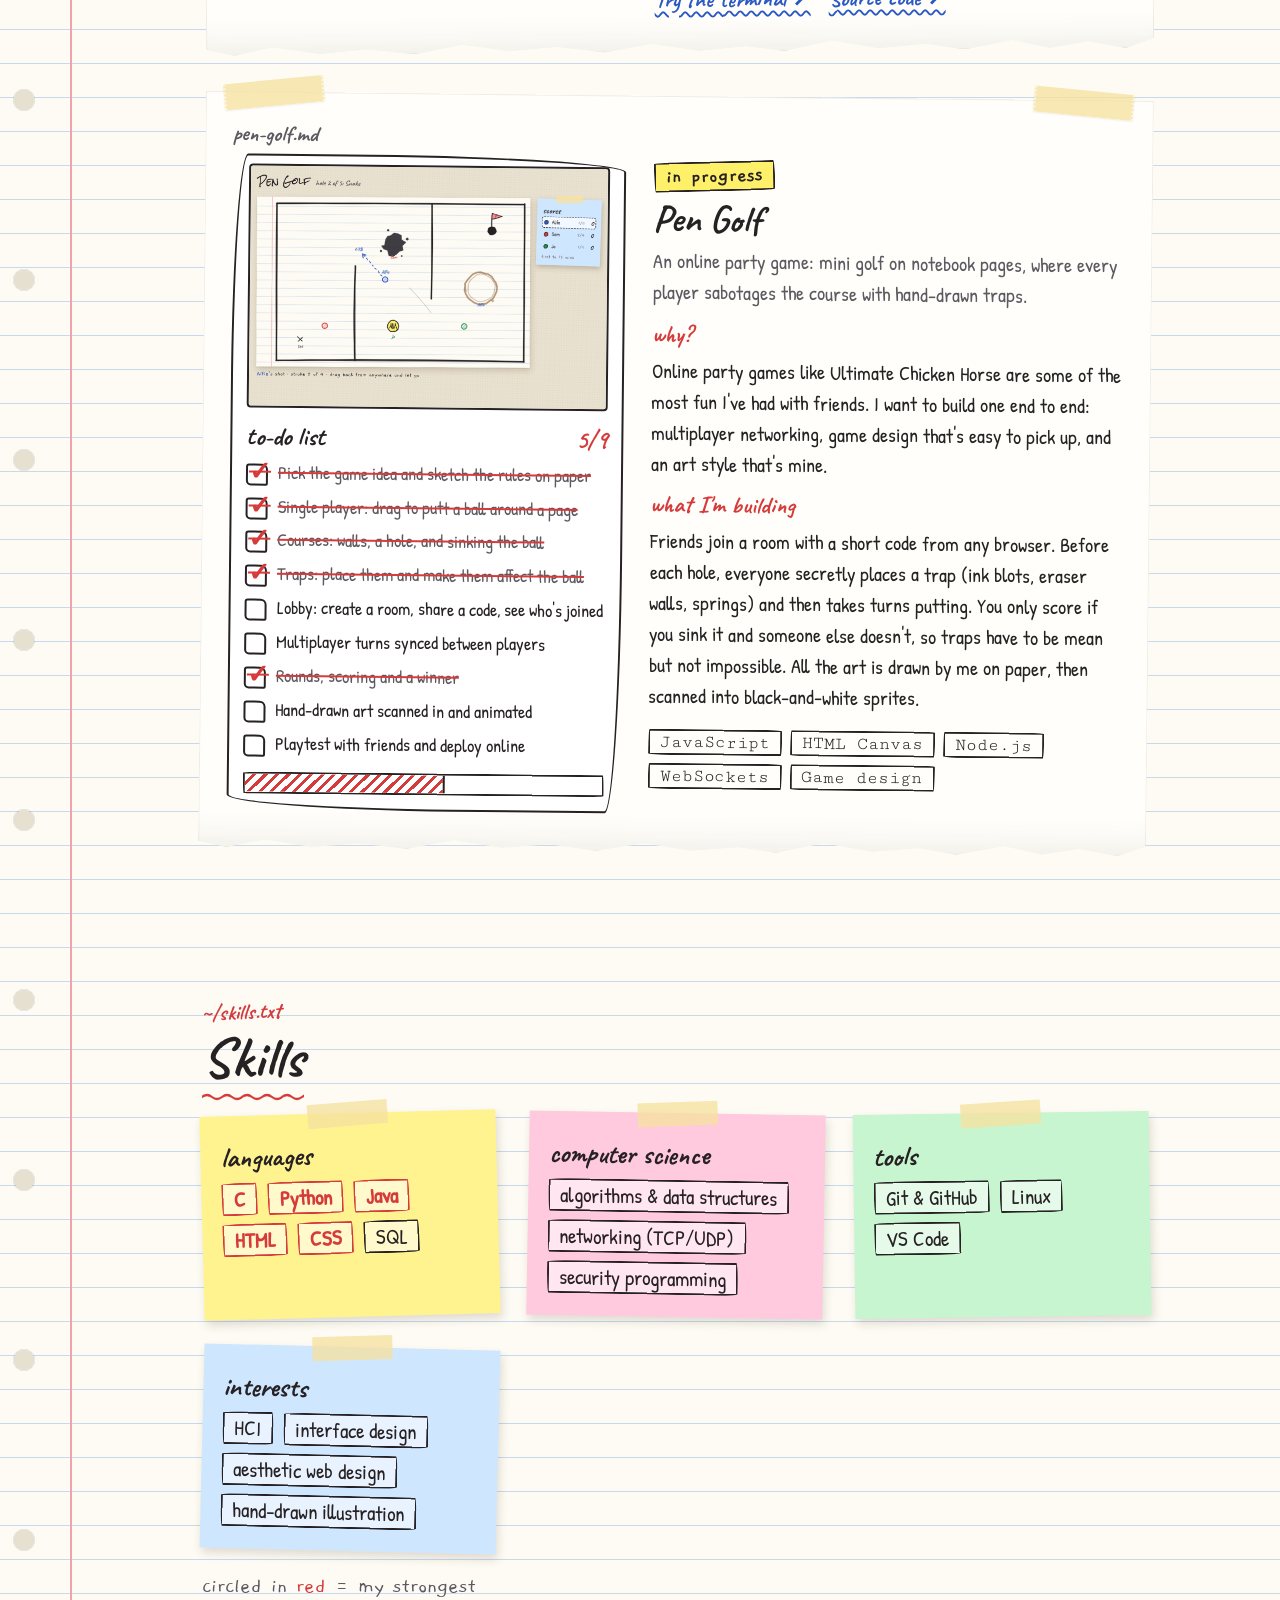
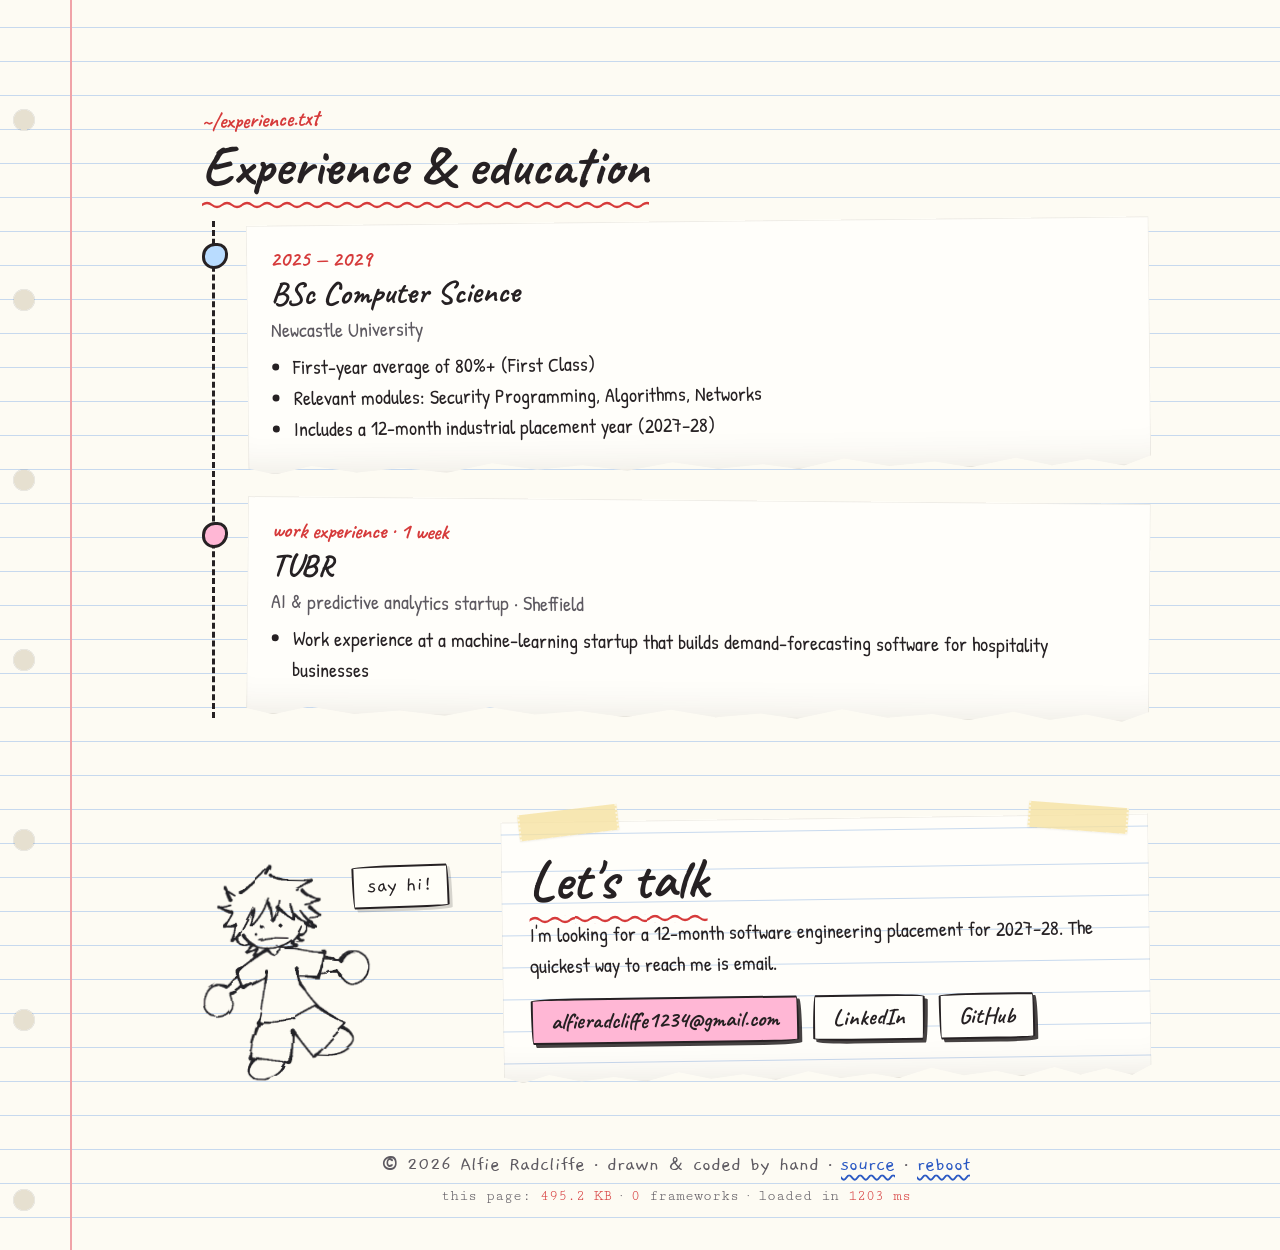
==== commit 0fe2c11c: "Pen Golf progress: screenshot and 5 of 9 milestones done Co-Authored-By: Claude Opus 5.5 <noreply@an" ====
--- a/index.html
+++ b/index.html
@@ -73,6 +73,8 @@
   @media (max-width: 880px) { .project .inner { grid-template-columns: 1fr; } }
   .media { align-self: start; border: 2.5px solid var(--ink); border-radius: var(--wobbly-2); padding: 14px 16px; min-height: 200px; background: #fff; }
   .media:has(img), .media:has(video) { padding: 6px; min-height: 0; transform: rotate(-1.5deg); }
+  .media.with-list { padding: 8px 14px 14px; transform: none; }
+  .media.with-list img { margin-bottom: 12px; border: 2px solid var(--ink); }
   .media img, .media video { width: 100%; display: block; border-radius: 4px; }
   .media h4 { font: 700 26px var(--hand); display: flex; justify-content: space-between; margin-bottom: 6px; }
   .media .checklist { font-size: 18px; }
@@ -393,7 +395,9 @@
       box.append(isVideo
         ? el("video", { src: p.media, autoplay: "", muted: "", loop: "", playsinline: "" })
         : el("img", { src: p.media, alt: p.title + " screenshot", loading: "lazy" }));
-    } else if (has(p.milestones)) {
+    }
+    if (has(p.milestones)) {
+      if (p.media) box.classList.add("with-list");
       const done = p.milestones.filter(m => m.done).length;
       const pct = Math.round((done / p.milestones.length) * 100);
       box.append(
